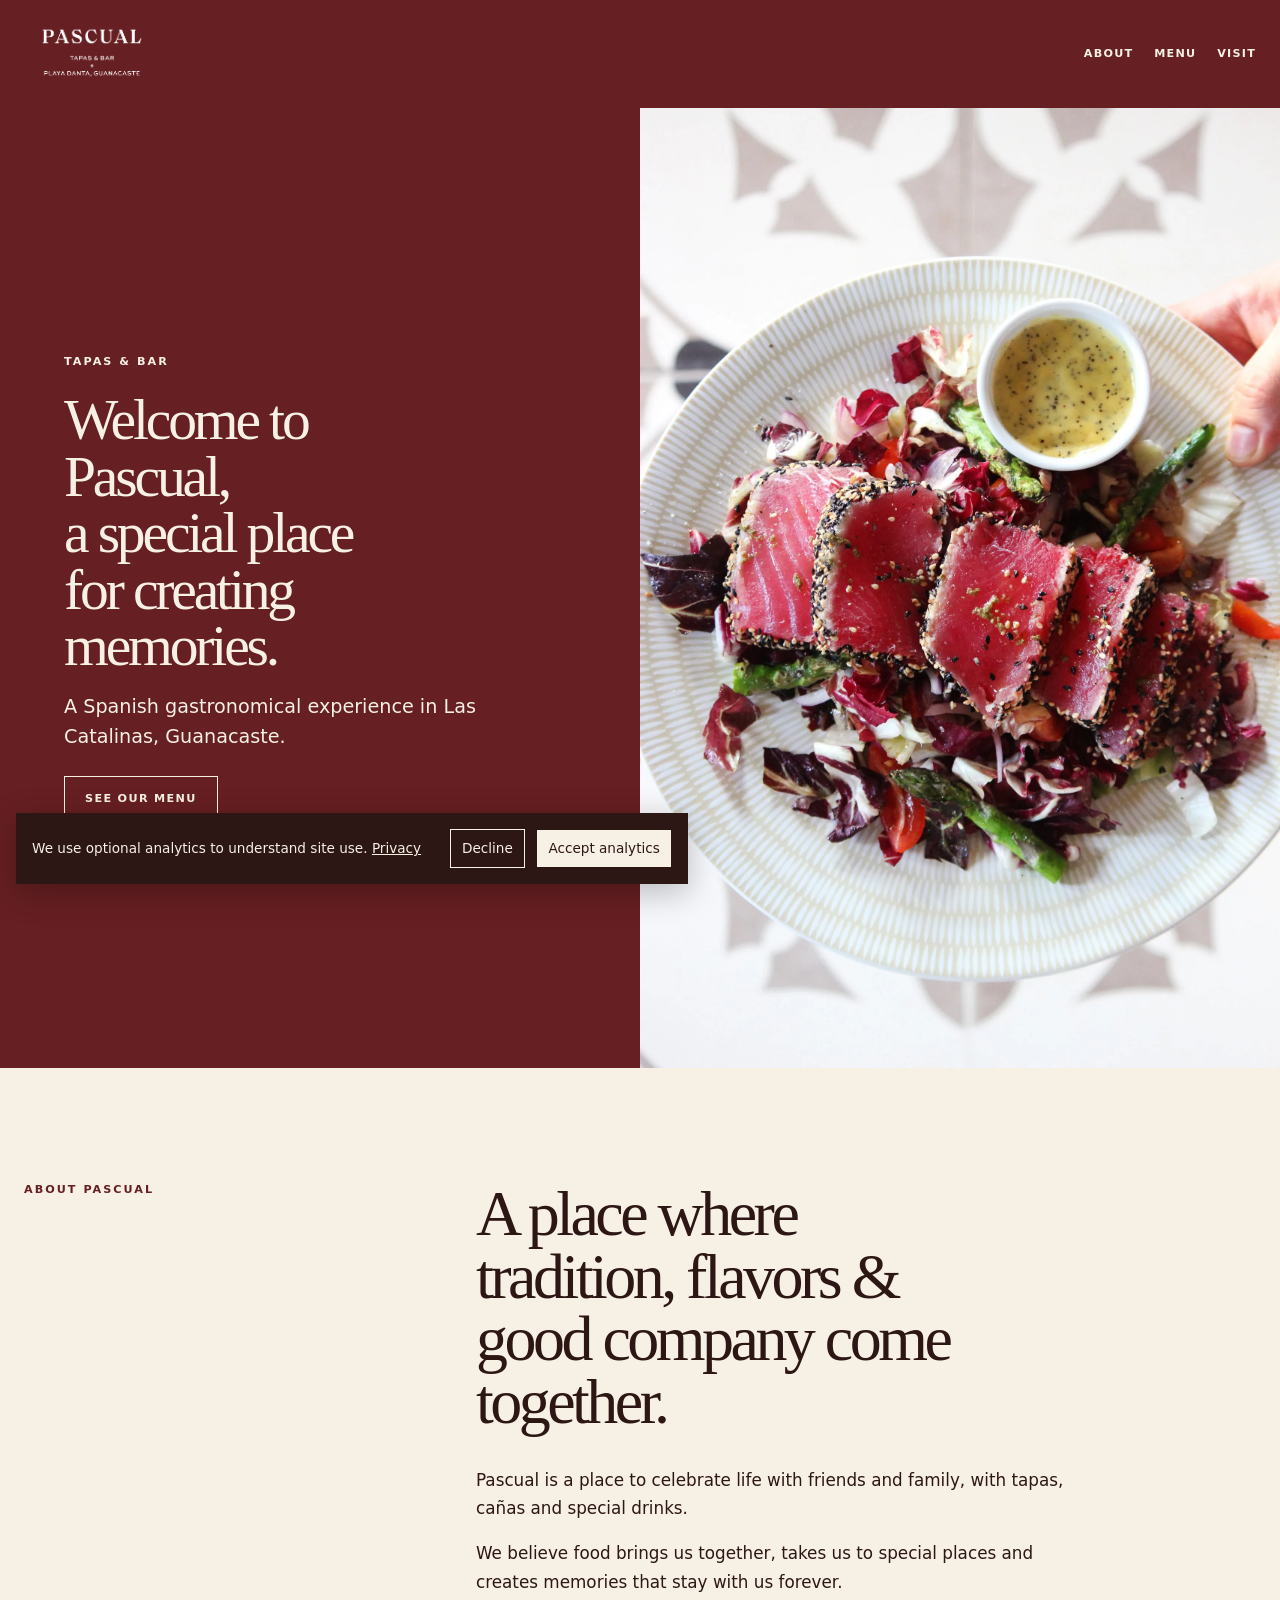
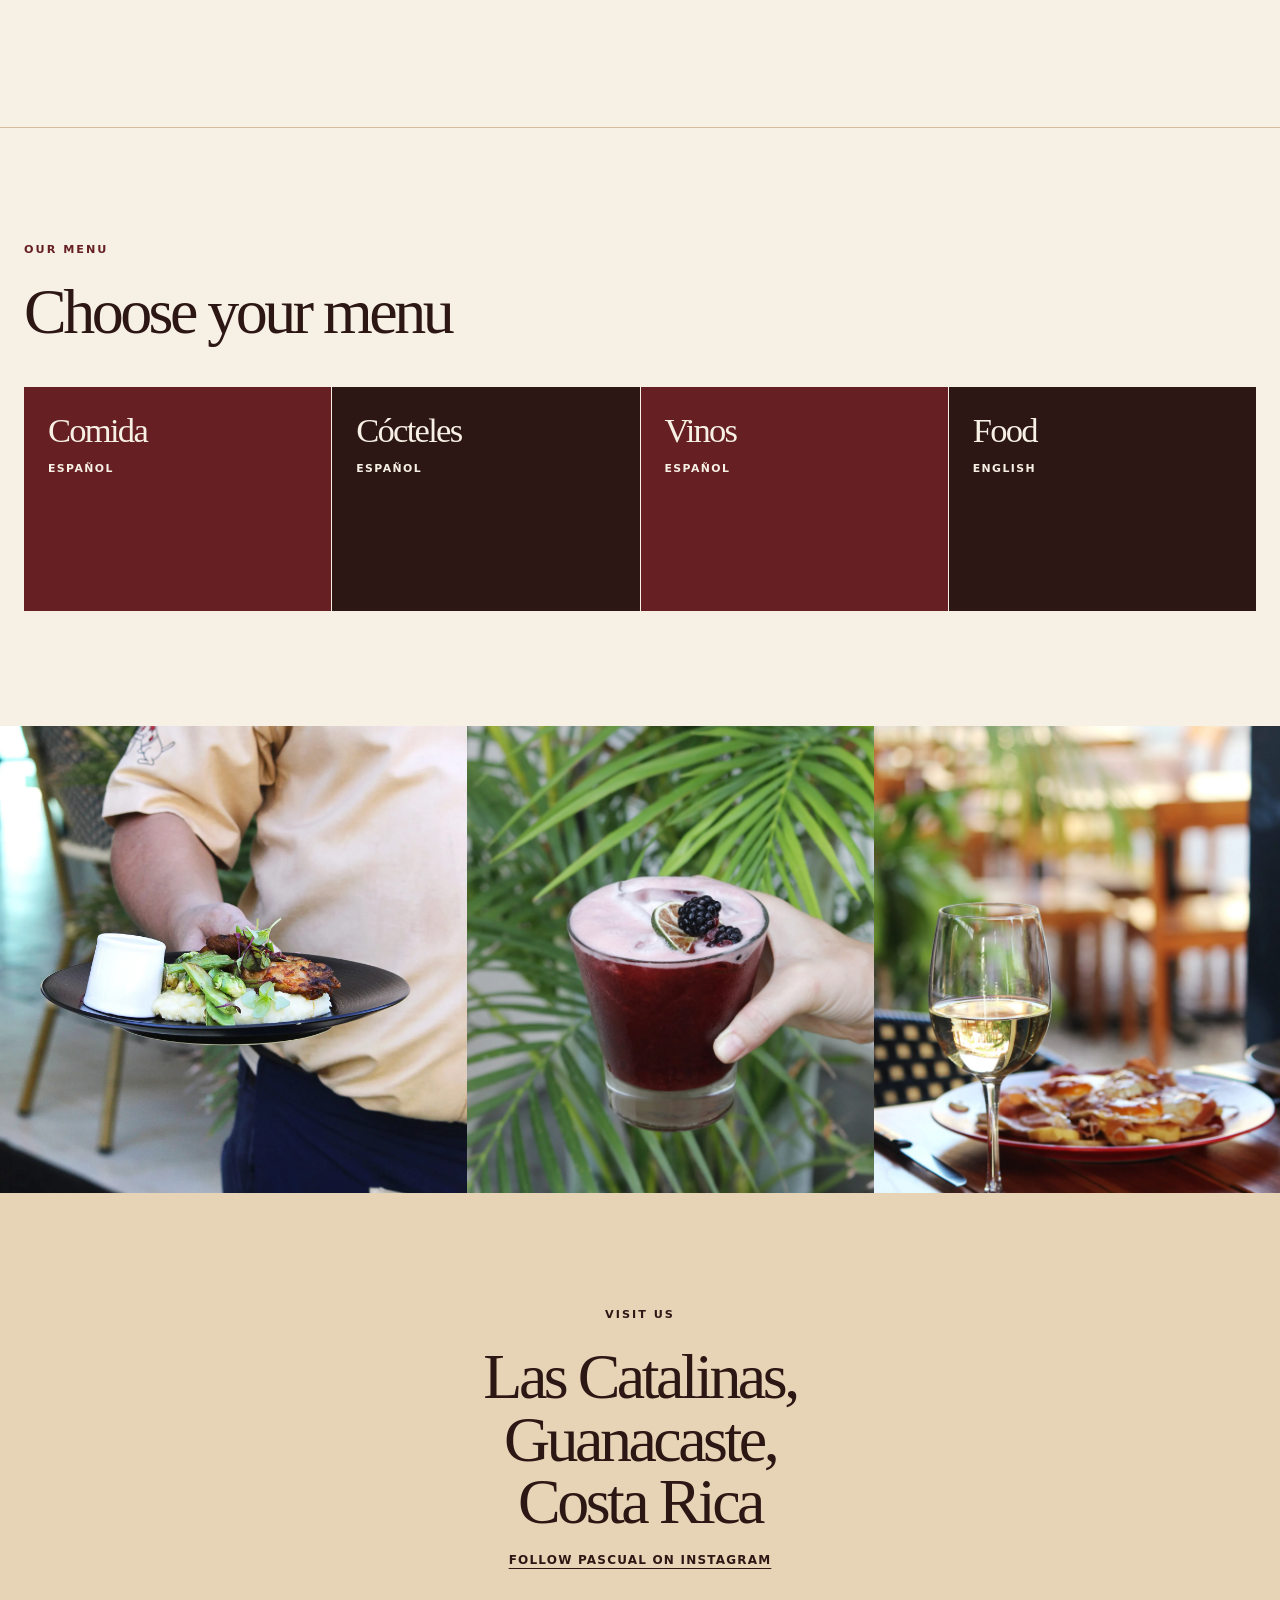
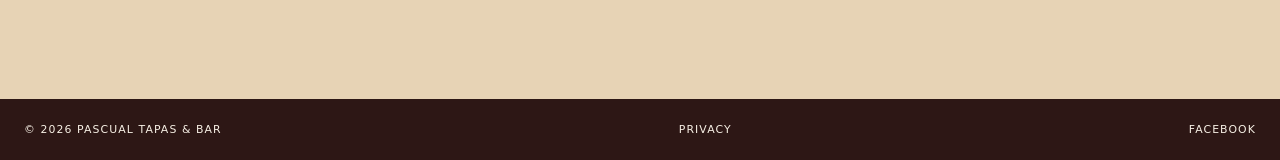
==== index.html @ 9f0724d3 "Add consent-based analytics and social metadata" ====
<!doctype html>
<html lang="en">
  <head>
    <meta charset="utf-8" />
    <meta name="ga-measurement-id" content="G-DFFGR6RVNK" />
    <script src="/assets/js/analytics.js" defer></script>
    <meta name="viewport" content="width=device-width, initial-scale=1" />
    <meta name="description" content="Pascual is a Spanish gastronomical experience in Las Catalinas, Guanacaste, Costa Rica." />
    <meta name="theme-color" content="#351617" />
    <meta name="google-site-verification" content="wUejBNmVC93NRv8n0hl0p5s-B4JNagLpRBzh_E0WPhM" />
    <link rel="canonical" href="https://www.pascualcr.com/" />
    <meta property="og:title" content="Pascual Tapas & Bar" />
    <meta property="og:description" content="A Spanish gastronomical experience in Las Catalinas, Guanacaste." />
    <meta property="og:type" content="website" />
    <meta property="og:url" content="https://www.pascualcr.com/" />
    <meta property="og:image" content="https://www.pascualcr.com/assets/images/food.webp" />
    <meta name="twitter:card" content="summary_large_image" />
    <title>Pascual Tapas & Bar | Las Catalinas, Guanacaste</title>
    <link rel="stylesheet" href="assets/css/site.css" />
  </head>
  <body>
    <header class="site-header">
      <a class="brand" href="/" aria-label="Pascual home"><img src="assets/images/pascual-logo.webp" width="640" height="346" alt="Pascual Tapas & Bar" /></a>
      <nav aria-label="Main navigation"><a href="#about">About</a><a href="#menu">Menu</a><a href="#visit">Visit</a></nav>
    </header>
    <main>
      <section class="hero" aria-labelledby="welcome">
        <div class="hero__copy"><p class="eyebrow">Tapas &amp; Bar</p><h1 id="welcome">Welcome to Pascual,<br />a special place for creating memories.</h1><p class="hero__lede">A Spanish gastronomical experience in Las Catalinas, Guanacaste.</p><a class="button" href="#menu">See our menu</a></div>
        <img class="hero__image" src="assets/images/food.webp" width="2560" height="1707" alt="A dish at Pascual" fetchpriority="high" />
      </section>
      <section class="about wrap" id="about" aria-labelledby="about-title"><p class="eyebrow">About Pascual</p><div><h2 id="about-title">A place where tradition, flavors &amp; good company come together.</h2><div class="about__copy"><p>Pascual is a place to celebrate life with friends and family, with tapas, cañas and special drinks.</p><p>We believe food brings us together, takes us to special places and creates memories that stay with us forever.</p></div></div></section>
      <section class="menu wrap" id="menu" aria-labelledby="menu-title"><div class="section-heading"><p class="eyebrow">Our menu</p><h2 id="menu-title">Choose your menu</h2></div><div class="menu-grid"><a class="menu-card" href="/menu-espanol-comida/"><span>Comida</span><small>Español</small></a><a class="menu-card" href="/menu-espanol-cocteles/"><span>Cócteles</span><small>Español</small></a><a class="menu-card" href="/menu-espanol-vinos/"><span>Vinos</span><small>Español</small></a><a class="menu-card" href="/menu-english-food/"><span>Food</span><small>English</small></a></div></section>
      <section class="gallery" aria-label="Pascual gallery"><img src="assets/images/gallery-1.webp" width="2560" height="1707" alt="Pascual dining" loading="lazy" /><img src="assets/images/gallery-2.webp" width="2560" height="1707" alt="Pascual food" loading="lazy" /><img src="assets/images/gallery-3.webp" width="2560" height="1707" alt="Pascual atmosphere" loading="lazy" /></section>
      <section class="visit" id="visit"><div class="wrap"><p class="eyebrow">Visit us</p><h2>Las Catalinas, Guanacaste,<br />Costa Rica</h2><p><a href="https://www.instagram.com/pascual_tapas_bar/?hl=en" rel="noopener" target="_blank">Follow Pascual on Instagram</a></p></div></section>
    </main>
    <footer class="site-footer"><span>© 2026 Pascual Tapas &amp; Bar</span><a href="/privacy/">Privacy</a><a href="https://www.facebook.com/pascualtapasbar/" rel="noopener" target="_blank">Facebook</a></footer>
  </body>
</html>
---- assets/css/site.css ----
:root { --ink: #2d1715; --wine: #661f22; --cream: #f7f0e5; --sand: #e7d3b5; --line: #d5bd9c; color: var(--ink); font-family: Georgia, "Times New Roman", serif; background: var(--cream); }
* { box-sizing: border-box; }
html { scroll-behavior: smooth; }
body { margin: 0; }
a { color: inherit; }
.site-header { align-items: center; background: var(--wine); color: var(--cream); display: flex; justify-content: space-between; min-height: 6.75rem; padding: .85rem max(1.5rem, calc((100% - 79rem) / 2)); }
.brand { display: block; width: 8.5rem; }
.brand img { display: block; height: auto; width: 100%; }
nav { display: flex; font: 600 .7rem/1.2 system-ui, sans-serif; gap: 1.3rem; letter-spacing: .11em; text-transform: uppercase; }
nav a, .site-footer a { text-decoration: none; }
nav a:hover, nav a:focus-visible, .site-footer a:hover, .site-footer a:focus-visible { text-decoration: underline; text-underline-offset: .25em; }
.hero { background: var(--wine); color: var(--cream); display: grid; grid-template-columns: minmax(0, 1fr) minmax(20rem, 1fr); min-height: min(44rem, calc(100svh - 6.75rem)); }
.hero__copy { align-self: center; padding: clamp(3rem, 5vw, 5rem); }
.eyebrow { color: currentColor; font: 700 .7rem/1.2 system-ui, sans-serif; letter-spacing: .18em; margin: 0 0 1.5rem; text-transform: uppercase; }
h1, h2 { font-weight: 400; letter-spacing: -.055em; line-height: .98; }
h1 { font-size: clamp(3rem, 4.5vw, 5rem); margin: 0; max-width: 12ch; }
h2 { font-size: clamp(2.5rem, 5vw, 5.25rem); margin: 0; max-width: 15ch; }
.hero__lede { font: 400 clamp(1rem, 1.5vw, 1.2rem)/1.55 system-ui, sans-serif; margin: 1.1rem 0 1.5rem; max-width: 34rem; }
.button { border: 1px solid currentColor; display: inline-block; font: 700 .7rem/1 system-ui, sans-serif; letter-spacing: .12em; padding: 1rem 1.25rem; text-decoration: none; text-transform: uppercase; }
.button:hover, .button:focus-visible { background: var(--cream); color: var(--wine); }
.hero__image { height: 100%; min-height: 27rem; object-fit: cover; width: 100%; }
.wrap { margin: auto; max-width: 82rem; padding: clamp(4rem, 9vw, 8rem) 1.5rem; }
.about { display: grid; gap: 2rem; grid-template-columns: minmax(12rem, .7fr) minmax(20rem, 1.3fr); }
.about .eyebrow, .section-heading .eyebrow, .menu-page .eyebrow { color: var(--wine); }
.about__copy { font: 400 1.05rem/1.7 system-ui, sans-serif; margin-top: 2rem; max-width: 37rem; }
.about__copy p { margin: 0 0 1rem; }
.menu { border-top: 1px solid var(--line); }
.section-heading { margin-bottom: 2.7rem; }
.menu-grid { display: grid; gap: 1px; grid-template-columns: repeat(4, 1fr); }
.menu-card { background: var(--wine); color: var(--cream); min-height: 14rem; padding: 1.5rem; text-decoration: none; transition: background .18s ease; }
.menu-card:nth-child(even) { background: var(--ink); }
.menu-card:hover, .menu-card:focus-visible { background: #9b3e36; }
.menu-card span { display: block; font-size: clamp(1.9rem, 2.7vw, 3rem); letter-spacing: -.05em; margin-bottom: .5rem; }
.menu-card small { font: 600 .68rem/1.2 system-ui, sans-serif; letter-spacing: .13em; text-transform: uppercase; }
.gallery { display: grid; grid-template-columns: 1.15fr 1fr 1fr; }
.gallery img { aspect-ratio: 1 / 1; height: 100%; object-fit: cover; width: 100%; }
.visit { background: var(--sand); color: var(--ink); text-align: center; }
.visit h2 { margin-left: auto; margin-right: auto; }
.visit a { font: 600 .75rem/1.2 system-ui, sans-serif; letter-spacing: .1em; text-decoration-thickness: 1px; text-underline-offset: .35em; text-transform: uppercase; }
.site-footer { align-items: center; background: var(--ink); color: var(--cream); display: flex; font: .68rem/1.2 system-ui, sans-serif; justify-content: space-between; letter-spacing: .1em; padding: 1.5rem; text-transform: uppercase; }
.menu-page { min-height: calc(100svh - 10rem); padding-top: clamp(3rem, 7vw, 6rem); }
.menu-page__intro { font: 400 1rem/1.6 system-ui, sans-serif; margin: 1.5rem 0 2.5rem; }
.menu-pages { display: grid; gap: 1.5rem; grid-template-columns: repeat(auto-fit, minmax(min(100%, 22rem), 1fr)); margin-top: 3rem; max-width: 78rem; }
.menu-pages img { border: 1px solid var(--line); height: auto; width: 100%; }
.analytics-notice { align-items: center; background: var(--ink); bottom: 1rem; box-shadow: 0 .5rem 2rem rgba(0,0,0,.25); color: var(--cream); display: flex; flex-wrap: wrap; font: .85rem/1.4 system-ui, sans-serif; gap: .7rem; left: 1rem; max-width: 42rem; padding: 1rem; position: fixed; right: 1rem; z-index: 10; }.analytics-notice p { flex: 1 1 16rem; margin: 0; }.analytics-notice a { color: inherit; }.analytics-notice button { background: transparent; border: 1px solid currentColor; color: inherit; cursor: pointer; font: inherit; padding: .55rem .7rem; }.analytics-notice button[data-choice="accepted"] { background: var(--cream); color: var(--ink); }
@media (max-width: 700px) { .site-header { min-height: 5.5rem; } nav { gap: .75rem; } .brand { width: 6.7rem; } .hero { grid-template-columns: 1fr; } .hero__copy { padding-bottom: 4rem; padding-top: 4rem; } .hero__image { min-height: 22rem; } .about { grid-template-columns: 1fr; } .menu-grid { grid-template-columns: repeat(2, 1fr); } .menu-card { min-height: 10rem; } .gallery { grid-template-columns: repeat(3, 1fr); } .site-footer { gap: 1rem; } }
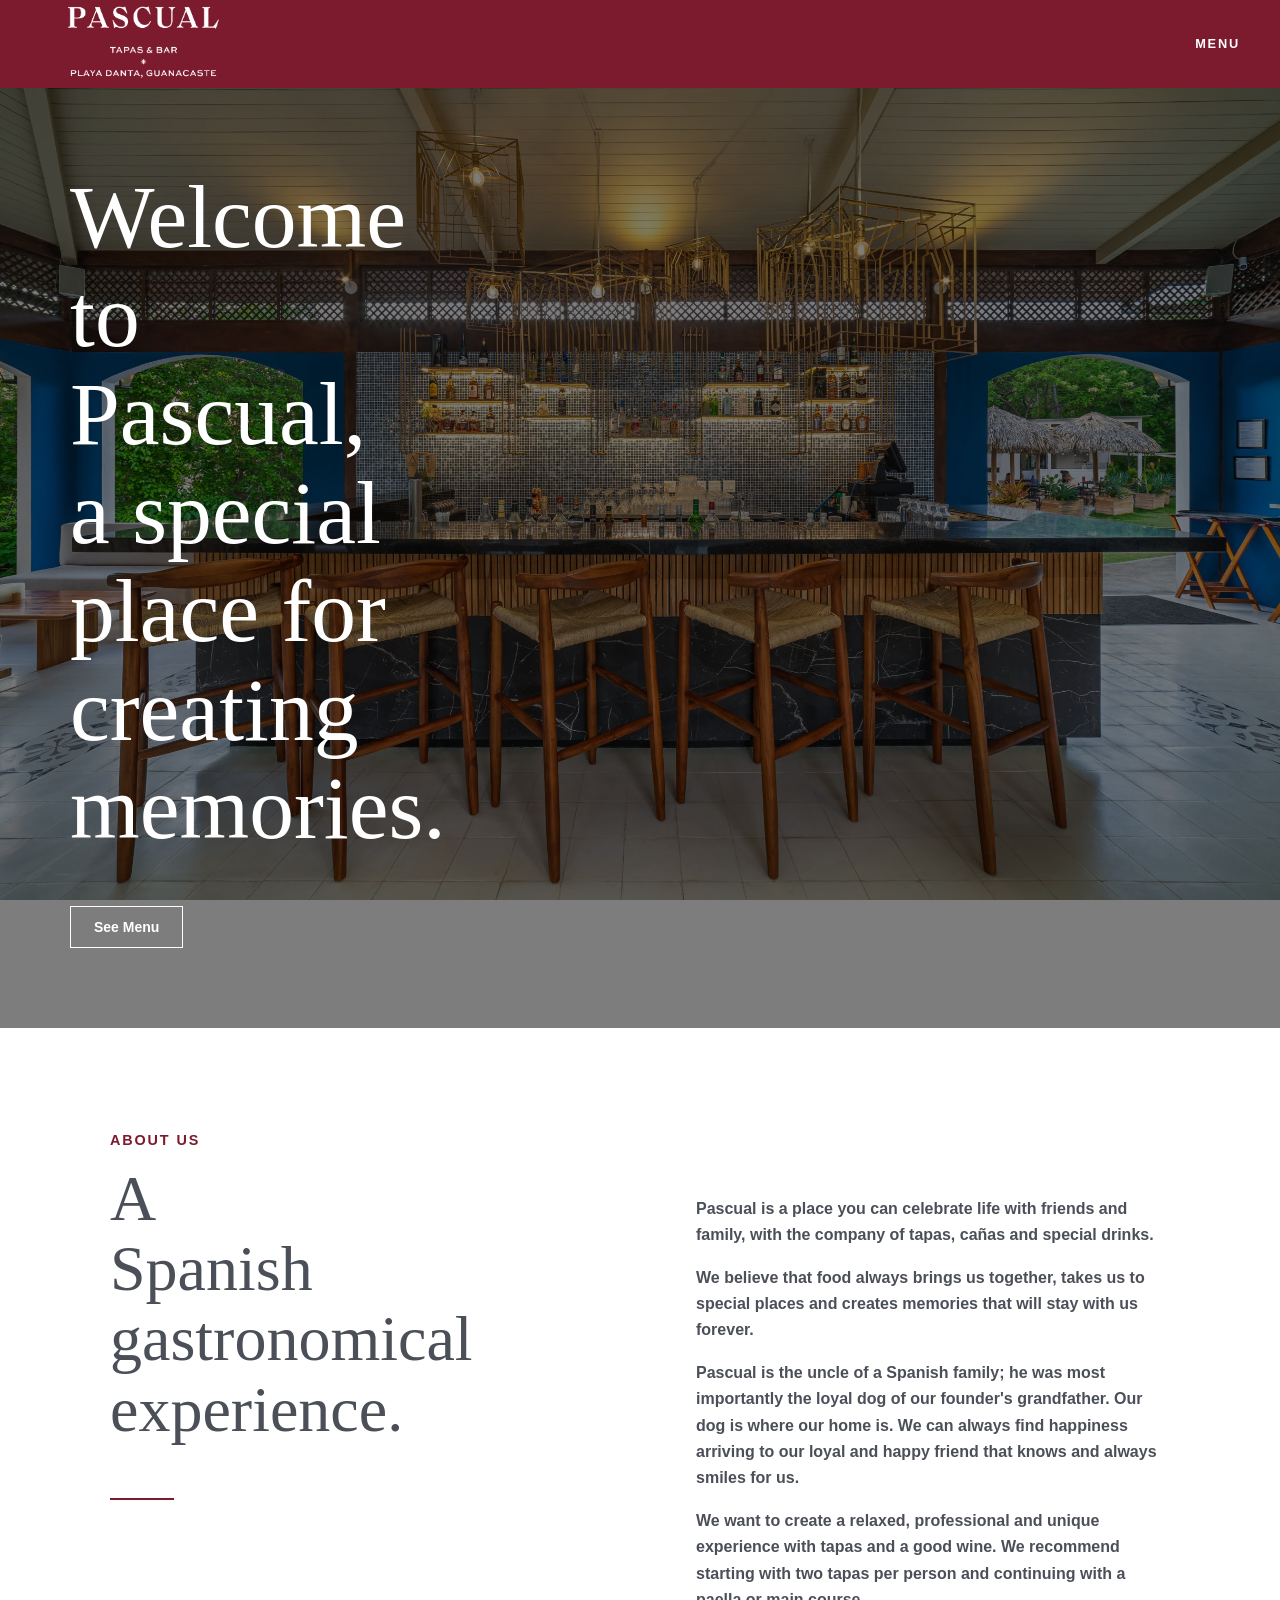
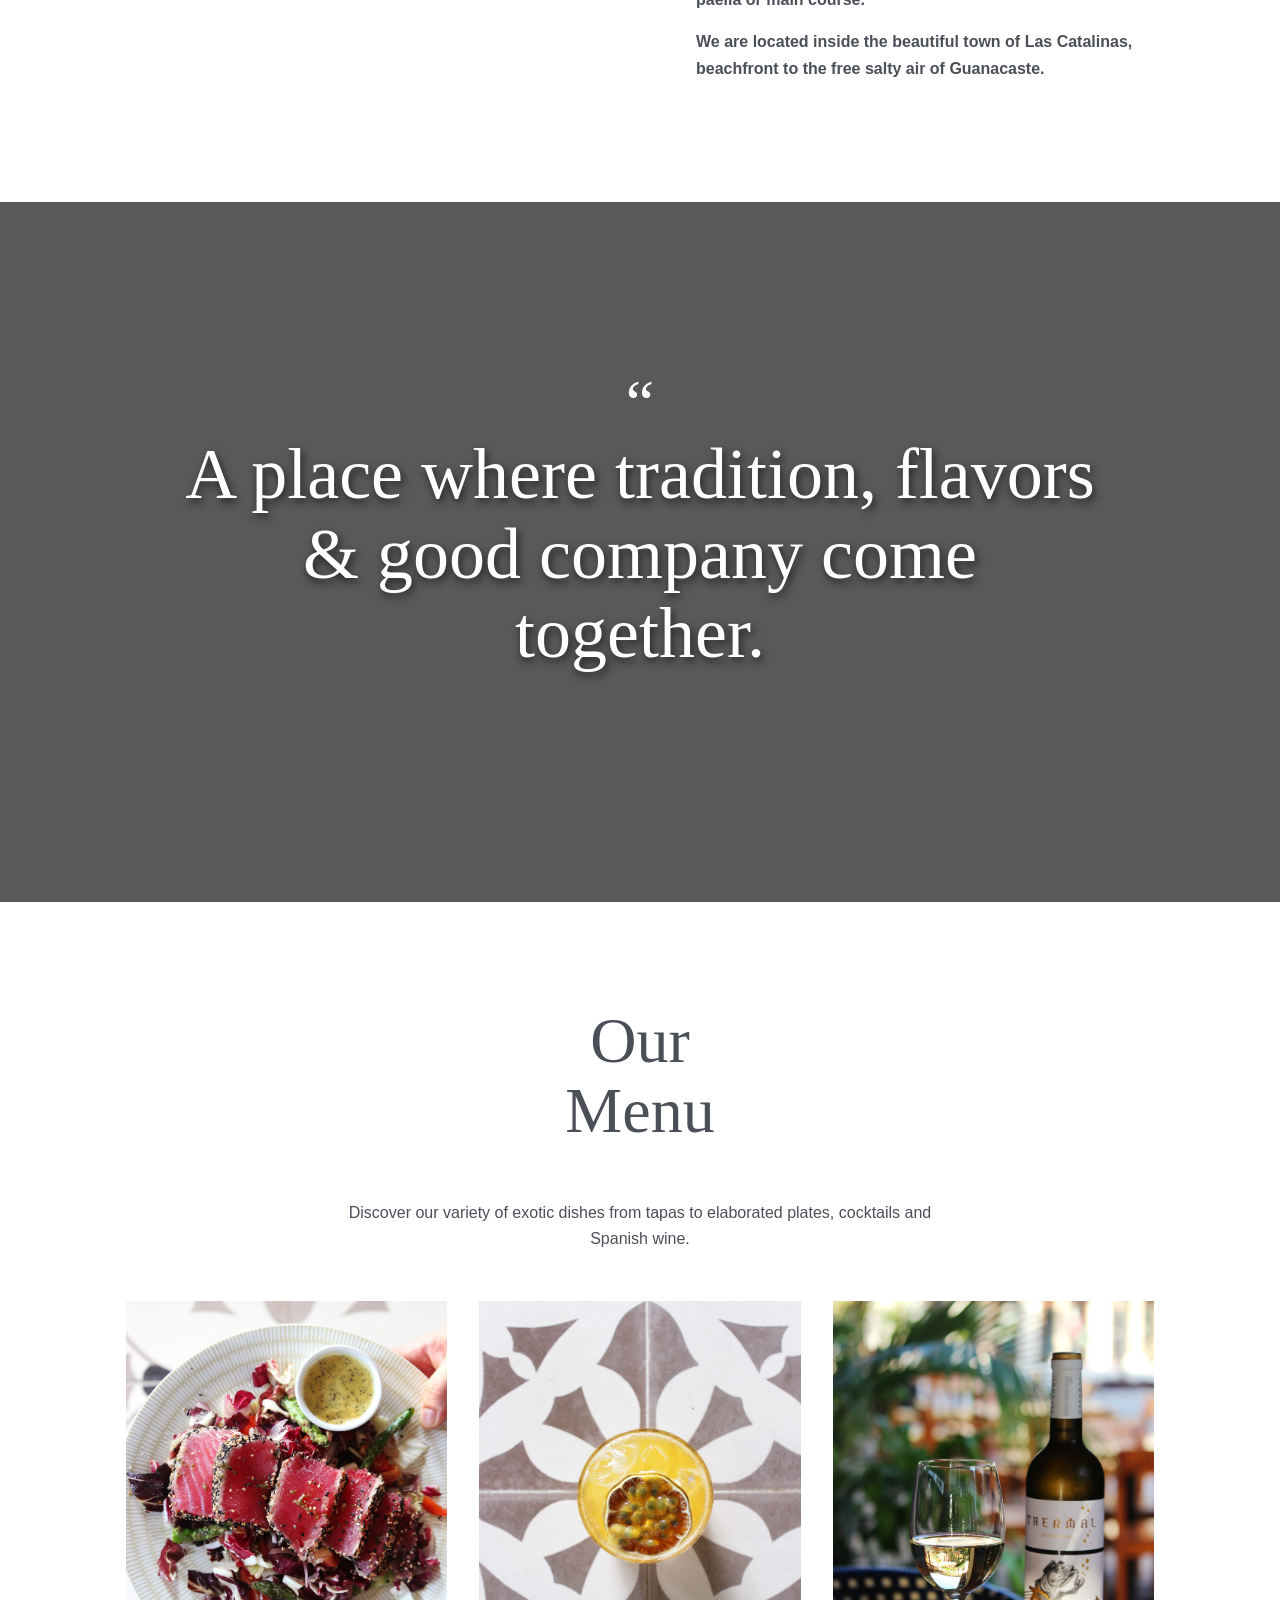
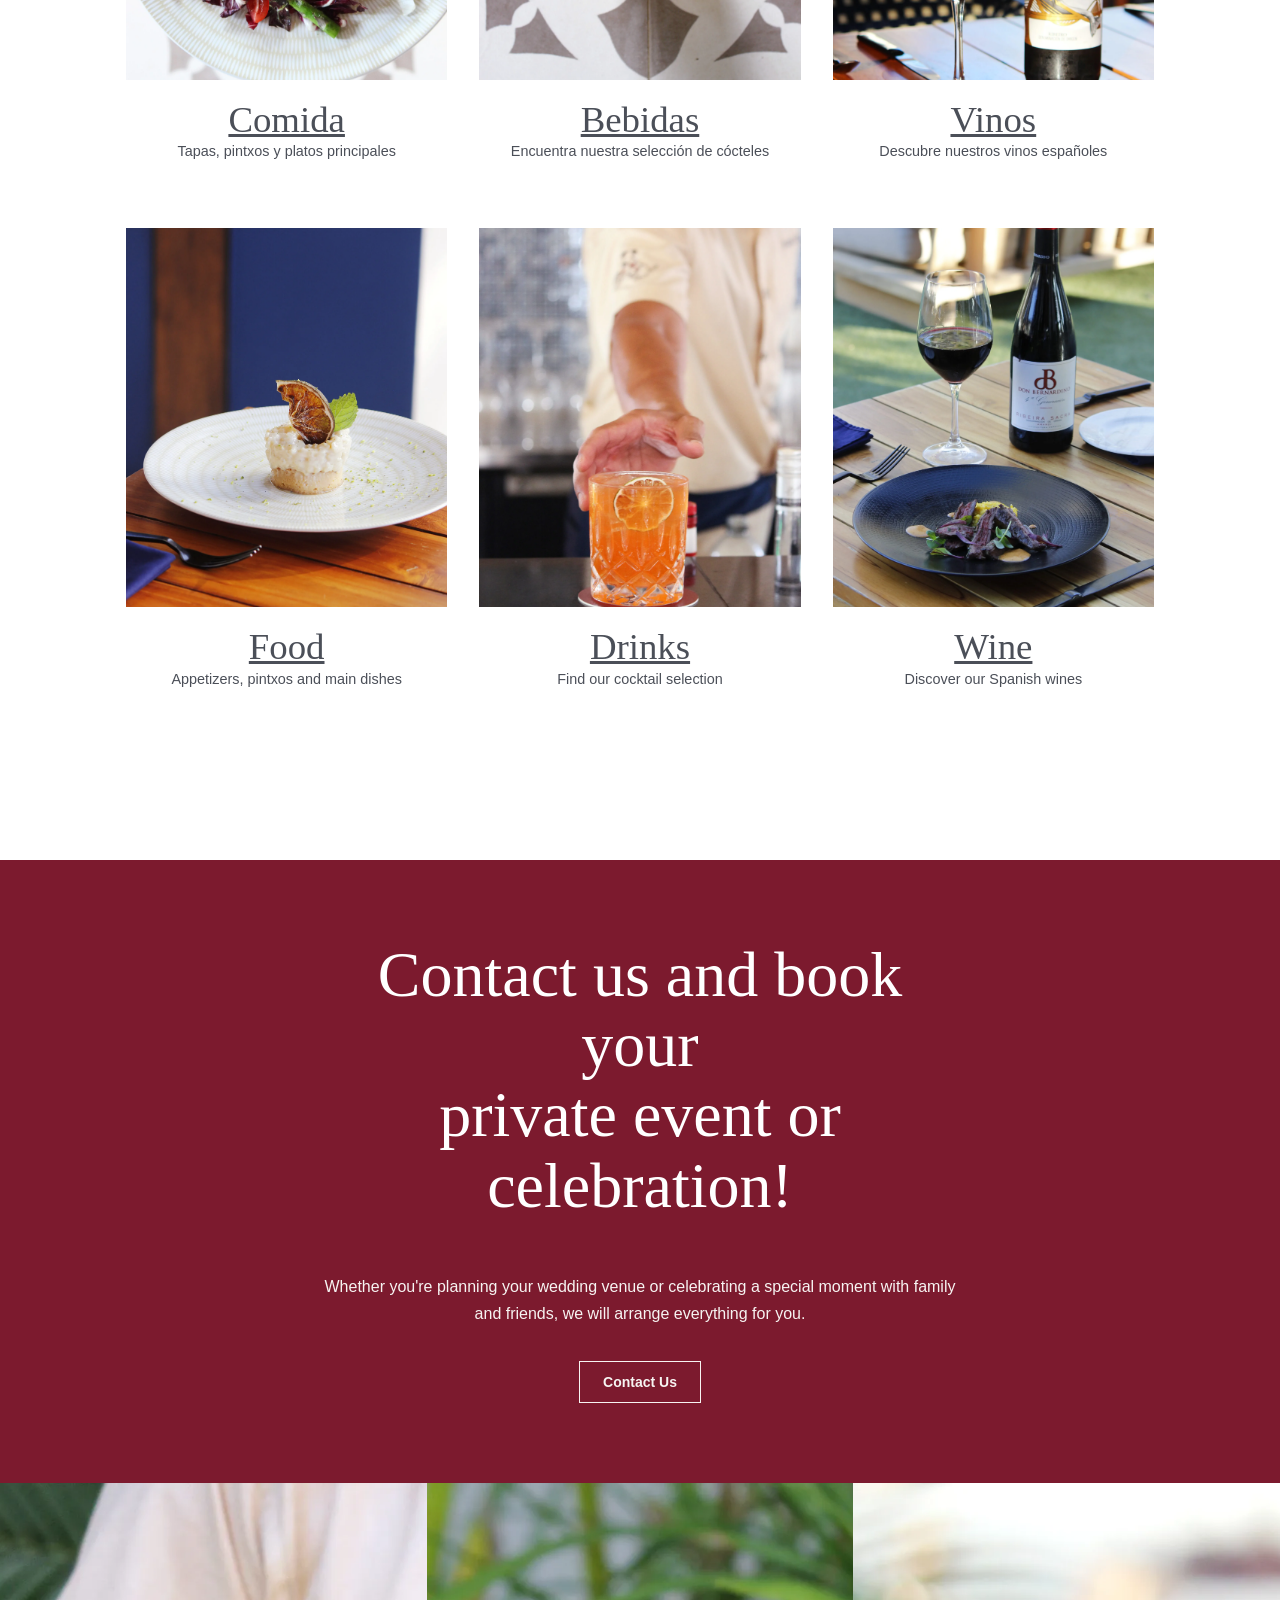
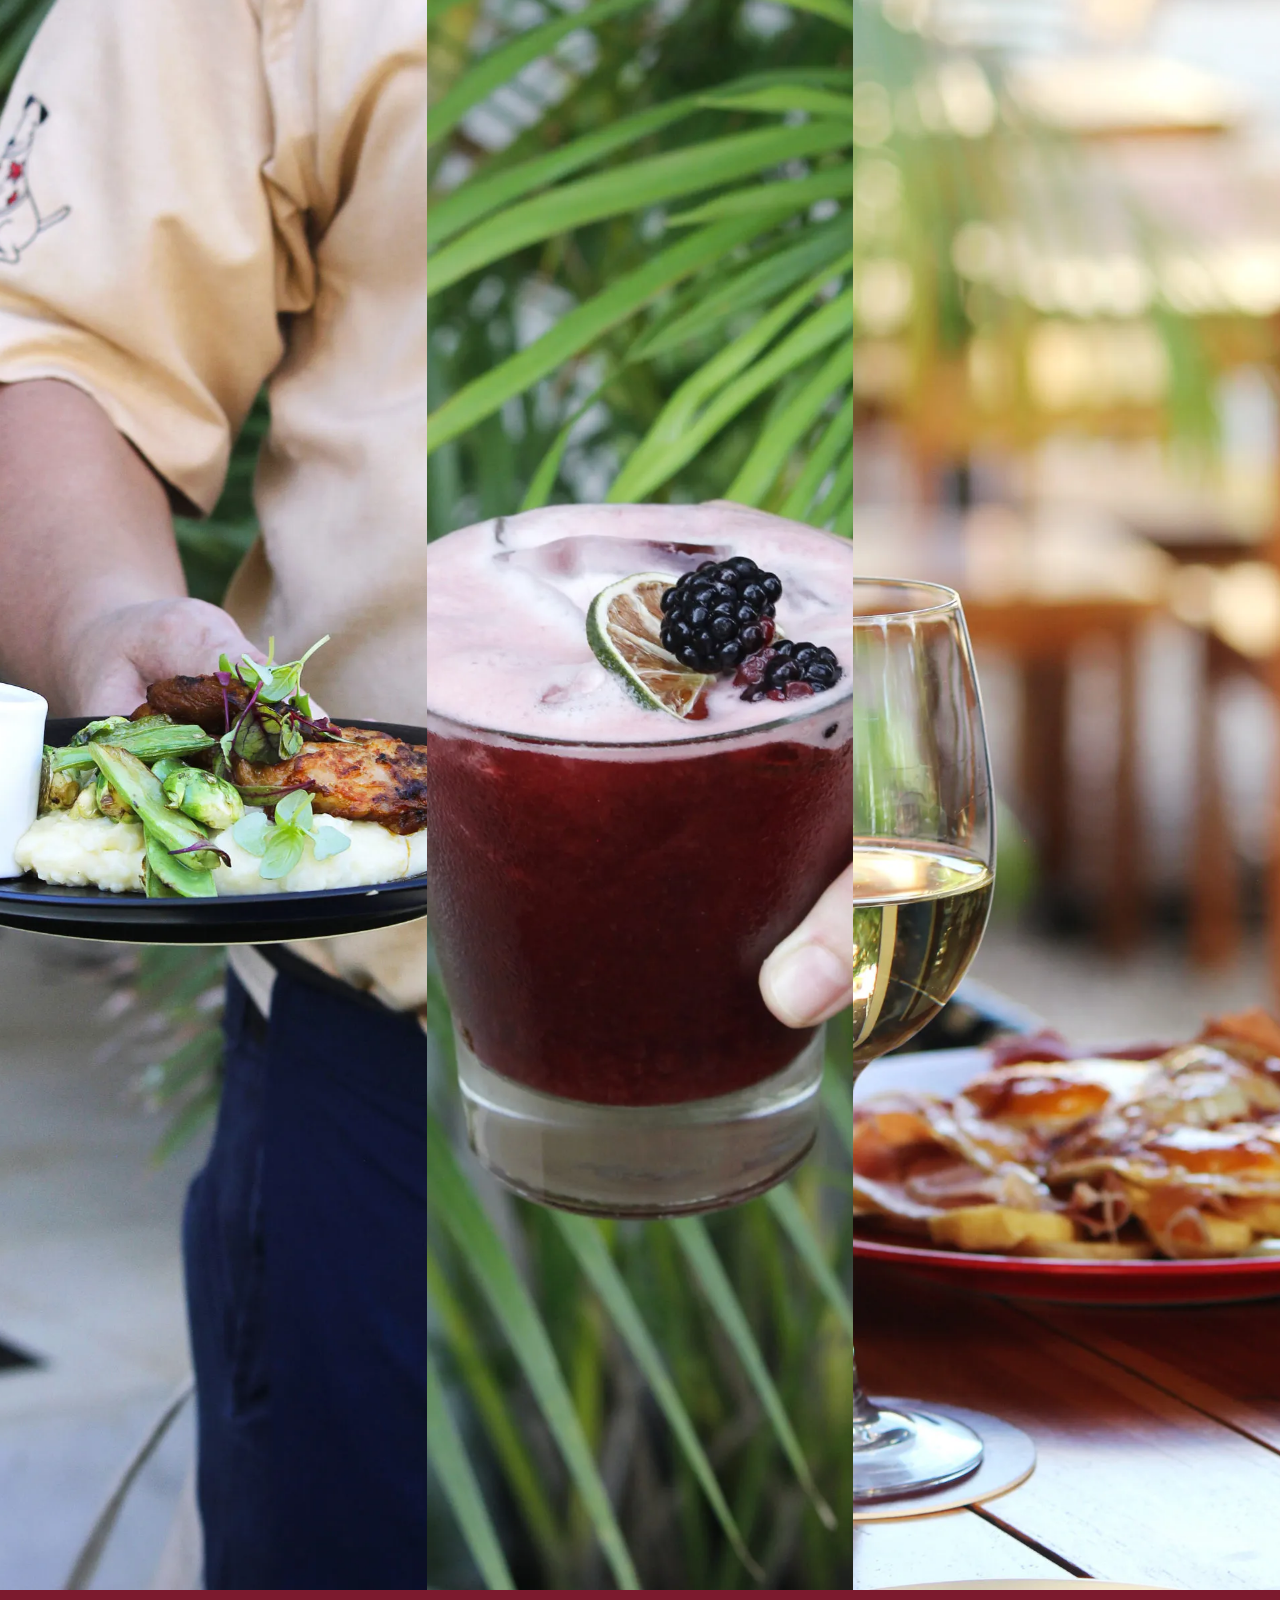
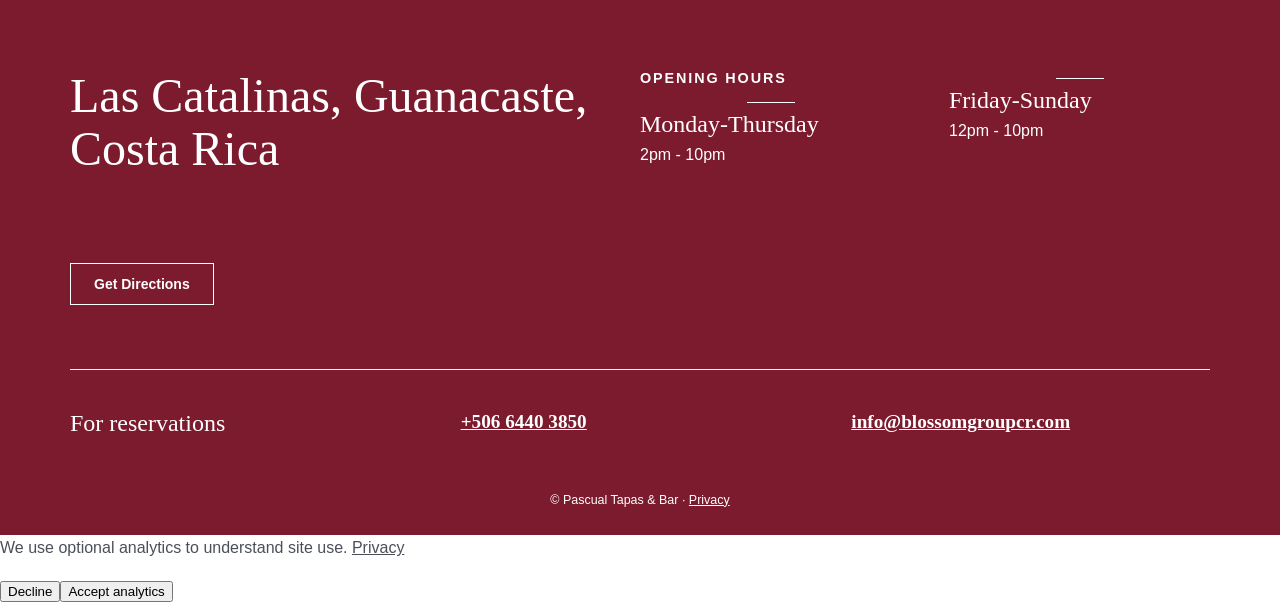
==== commit faf6bdf0: "Match static Pascual home to restored WordPress site" ====
--- a/index.html
+++ b/index.html
@@ -2,37 +2,35 @@
 <html lang="en">
   <head>
     <meta charset="utf-8" />
+    <meta name="viewport" content="width=device-width, initial-scale=1" />
     <meta name="ga-measurement-id" content="G-DFFGR6RVNK" />
-    <script src="/assets/js/analytics.js" defer></script>
-    <meta name="viewport" content="width=device-width, initial-scale=1" />
+    <meta name="google-site-verification" content="wUejBNmVC93NRv8n0hl0p5s-B4JNagLpRBzh_E0WPhM" />
     <meta name="description" content="Pascual is a Spanish gastronomical experience in Las Catalinas, Guanacaste, Costa Rica." />
-    <meta name="theme-color" content="#351617" />
-    <meta name="google-site-verification" content="wUejBNmVC93NRv8n0hl0p5s-B4JNagLpRBzh_E0WPhM" />
+    <meta name="theme-color" content="#7c1a2e" />
     <link rel="canonical" href="https://www.pascualcr.com/" />
     <meta property="og:title" content="Pascual Tapas & Bar" />
     <meta property="og:description" content="A Spanish gastronomical experience in Las Catalinas, Guanacaste." />
     <meta property="og:type" content="website" />
     <meta property="og:url" content="https://www.pascualcr.com/" />
-    <meta property="og:image" content="https://www.pascualcr.com/assets/images/food.webp" />
+    <meta property="og:image" content="https://www.pascualcr.com/assets/images/pascual-hero.webp" />
     <meta name="twitter:card" content="summary_large_image" />
+    <script type="application/ld+json">{"@context":"https://schema.org","@type":"Restaurant","@id":"https://www.pascualcr.com/#restaurant","name":"Pascual Tapas & Bar","url":"https://www.pascualcr.com/","image":"https://www.pascualcr.com/assets/images/pascual-hero.webp","description":"Spanish gastronomical experience in Las Catalinas, Guanacaste, Costa Rica.","servesCuisine":"Spanish","address":{"@type":"PostalAddress","addressLocality":"Las Catalinas","addressRegion":"Guanacaste","addressCountry":"CR"},"hasMenu":"https://www.pascualcr.com/menu-espanol-comida/","sameAs":["https://www.instagram.com/pascual_tapas_bar/","https://www.facebook.com/pascualtapasbar/"]}</script>
+    <link rel="stylesheet" href="/assets/css/site.css?v=20260920-wordpress-reference" />
+    <script src="/assets/js/analytics.js" defer></script>
     <title>Pascual Tapas & Bar | Las Catalinas, Guanacaste</title>
-    <link rel="stylesheet" href="assets/css/site.css" />
   </head>
   <body>
-    <header class="site-header">
-      <a class="brand" href="/" aria-label="Pascual home"><img src="assets/images/pascual-logo.webp" width="640" height="346" alt="Pascual Tapas & Bar" /></a>
-      <nav aria-label="Main navigation"><a href="#about">About</a><a href="#menu">Menu</a><a href="#visit">Visit</a></nav>
-    </header>
-    <main>
-      <section class="hero" aria-labelledby="welcome">
-        <div class="hero__copy"><p class="eyebrow">Tapas &amp; Bar</p><h1 id="welcome">Welcome to Pascual,<br />a special place for creating memories.</h1><p class="hero__lede">A Spanish gastronomical experience in Las Catalinas, Guanacaste.</p><a class="button" href="#menu">See our menu</a></div>
-        <img class="hero__image" src="assets/images/food.webp" width="2560" height="1707" alt="A dish at Pascual" fetchpriority="high" />
-      </section>
-      <section class="about wrap" id="about" aria-labelledby="about-title"><p class="eyebrow">About Pascual</p><div><h2 id="about-title">A place where tradition, flavors &amp; good company come together.</h2><div class="about__copy"><p>Pascual is a place to celebrate life with friends and family, with tapas, cañas and special drinks.</p><p>We believe food brings us together, takes us to special places and creates memories that stay with us forever.</p></div></div></section>
-      <section class="menu wrap" id="menu" aria-labelledby="menu-title"><div class="section-heading"><p class="eyebrow">Our menu</p><h2 id="menu-title">Choose your menu</h2></div><div class="menu-grid"><a class="menu-card" href="/menu-espanol-comida/"><span>Comida</span><small>Español</small></a><a class="menu-card" href="/menu-espanol-cocteles/"><span>Cócteles</span><small>Español</small></a><a class="menu-card" href="/menu-espanol-vinos/"><span>Vinos</span><small>Español</small></a><a class="menu-card" href="/menu-english-food/"><span>Food</span><small>English</small></a></div></section>
-      <section class="gallery" aria-label="Pascual gallery"><img src="assets/images/gallery-1.webp" width="2560" height="1707" alt="Pascual dining" loading="lazy" /><img src="assets/images/gallery-2.webp" width="2560" height="1707" alt="Pascual food" loading="lazy" /><img src="assets/images/gallery-3.webp" width="2560" height="1707" alt="Pascual atmosphere" loading="lazy" /></section>
-      <section class="visit" id="visit"><div class="wrap"><p class="eyebrow">Visit us</p><h2>Las Catalinas, Guanacaste,<br />Costa Rica</h2><p><a href="https://www.instagram.com/pascual_tapas_bar/?hl=en" rel="noopener" target="_blank">Follow Pascual on Instagram</a></p></div></section>
+    <a class="skip-link" href="#main">Skip to content</a>
+    <header class="site-header"><a class="brand" href="/" aria-label="Pascual home"><img src="/assets/images/pascual-logo.webp" width="2401" height="1298" alt="Pascual Tapas & Bar" /></a><a class="menu-link" href="#menu">Menu</a></header>
+    <main id="main">
+      <section class="hero" aria-labelledby="welcome"><div><h1 id="welcome">Welcome to Pascual,<br />a special place for creating memories.</h1><a class="button" href="/menu-english-food/">See Menu</a></div></section>
+      <section class="about wrap" id="about" aria-labelledby="about-title"><div><p class="eyebrow">About Us</p><h2 id="about-title">A Spanish gastronomical experience.</h2><hr /></div><div class="about-copy"><p>Pascual is a place you can celebrate life with friends and family, with the company of tapas, cañas and special drinks.</p><p>We believe that food always brings us together, takes us to special places and creates memories that will stay with us forever.</p><p>Pascual is the uncle of a Spanish family; he was most importantly the loyal dog of our founder's grandfather. Our dog is where our home is. We can always find happiness arriving to our loyal and happy friend that knows and always smiles for us.</p><p>We want to create a relaxed, professional and unique experience with tapas and a good wine. We recommend starting with two tapas per person and continuing with a paella or main course.</p><p>We are located inside the beautiful town of Las Catalinas, beachfront to the free salty air of Guanacaste.</p></div></section>
+      <section class="quote"><div><span aria-hidden="true">“</span><h2>A place where tradition, flavors &amp; good company come together.</h2></div></section>
+      <section class="menus wrap" id="menu" aria-labelledby="menu-title"><h2 id="menu-title">Our Menu</h2><p>Discover our variety of exotic dishes from tapas to elaborated plates, cocktails and Spanish wine.</p><div class="menu-grid"><a href="/menu-espanol-comida/"><img src="/assets/images/menu-card-food-es.webp" alt="Food at Pascual" loading="lazy" /><h3>Comida</h3><p>Tapas, pintxos y platos principales</p></a><a href="/menu-espanol-cocteles/"><img src="/assets/images/menu-card-drinks-es.webp" alt="Cocktail at Pascual" loading="lazy" /><h3>Bebidas</h3><p>Encuentra nuestra selección de cócteles</p></a><a href="/menu-espanol-vinos/"><img src="/assets/images/menu-card-wine-es.webp" alt="Wine at Pascual" loading="lazy" /><h3>Vinos</h3><p>Descubre nuestros vinos españoles</p></a><a href="/menu-english-food/"><img src="/assets/images/menu-card-food-en.webp" alt="Food at Pascual" loading="lazy" /><h3>Food</h3><p>Appetizers, pintxos and main dishes</p></a><a href="/menu-espanol-cocteles/"><img src="/assets/images/menu-card-drinks-en.webp" alt="Drinks at Pascual" loading="lazy" /><h3>Drinks</h3><p>Find our cocktail selection</p></a><a href="/menu-espanol-vinos/"><img src="/assets/images/menu-card-wine-en.webp" alt="Wine at Pascual" loading="lazy" /><h3>Wine</h3><p>Discover our Spanish wines</p></a></div></section>
+      <section class="events"><h2>Contact us and book your<br />private event or celebration!</h2><p>Whether you're planning your wedding venue or celebrating a special moment with family and friends, we will arrange everything for you.</p><a class="button" href="#contact">Contact Us</a></section>
+      <section class="gallery" aria-label="Pascual gallery"><img src="/assets/images/gallery-1.webp" width="2560" height="1707" alt="Pascual dining" loading="lazy" /><img src="/assets/images/gallery-2.webp" width="2560" height="1707" alt="Pascual food" loading="lazy" /><img src="/assets/images/gallery-3.webp" width="2560" height="1707" alt="Pascual atmosphere" loading="lazy" /></section>
     </main>
-    <footer class="site-footer"><span>© 2026 Pascual Tapas &amp; Bar</span><a href="/privacy/">Privacy</a><a href="https://www.facebook.com/pascualtapasbar/" rel="noopener" target="_blank">Facebook</a></footer>
+    <footer id="contact" class="site-footer"><div class="footer-top"><section><h2>Las Catalinas, Guanacaste, Costa Rica</h2><a class="button" href="https://www.google.com/maps/search/?api=1&amp;query=Pascual%2C+Las+Catalinas%2C+Guanacaste" rel="noopener">Get Directions</a></section><section><p class="eyebrow">Opening Hours</p><hr /><h3>Monday-Thursday</h3><p>2pm - 10pm</p></section><section><hr /><h3>Friday-Sunday</h3><p>12pm - 10pm</p></section></div><div class="footer-bottom"><h3>For reservations</h3><a href="tel:+50664403850">+506 6440 3850</a><a href="mailto:info@blossomgroupcr.com">info@blossomgroupcr.com</a></div><p class="fine-print">© <span data-current-year></span> Pascual Tapas &amp; Bar · <a href="/privacy/">Privacy</a></p></footer>
+    <script src="/assets/js/site.js" defer></script>
   </body>
 </html>
--- a/assets/css/site.css
+++ b/assets/css/site.css
@@ -1,46 +1 @@
-:root { --ink: #2d1715; --wine: #661f22; --cream: #f7f0e5; --sand: #e7d3b5; --line: #d5bd9c; color: var(--ink); font-family: Georgia, "Times New Roman", serif; background: var(--cream); }
-* { box-sizing: border-box; }
-html { scroll-behavior: smooth; }
-body { margin: 0; }
-a { color: inherit; }
-.site-header { align-items: center; background: var(--wine); color: var(--cream); display: flex; justify-content: space-between; min-height: 6.75rem; padding: .85rem max(1.5rem, calc((100% - 79rem) / 2)); }
-.brand { display: block; width: 8.5rem; }
-.brand img { display: block; height: auto; width: 100%; }
-nav { display: flex; font: 600 .7rem/1.2 system-ui, sans-serif; gap: 1.3rem; letter-spacing: .11em; text-transform: uppercase; }
-nav a, .site-footer a { text-decoration: none; }
-nav a:hover, nav a:focus-visible, .site-footer a:hover, .site-footer a:focus-visible { text-decoration: underline; text-underline-offset: .25em; }
-.hero { background: var(--wine); color: var(--cream); display: grid; grid-template-columns: minmax(0, 1fr) minmax(20rem, 1fr); min-height: min(44rem, calc(100svh - 6.75rem)); }
-.hero__copy { align-self: center; padding: clamp(3rem, 5vw, 5rem); }
-.eyebrow { color: currentColor; font: 700 .7rem/1.2 system-ui, sans-serif; letter-spacing: .18em; margin: 0 0 1.5rem; text-transform: uppercase; }
-h1, h2 { font-weight: 400; letter-spacing: -.055em; line-height: .98; }
-h1 { font-size: clamp(3rem, 4.5vw, 5rem); margin: 0; max-width: 12ch; }
-h2 { font-size: clamp(2.5rem, 5vw, 5.25rem); margin: 0; max-width: 15ch; }
-.hero__lede { font: 400 clamp(1rem, 1.5vw, 1.2rem)/1.55 system-ui, sans-serif; margin: 1.1rem 0 1.5rem; max-width: 34rem; }
-.button { border: 1px solid currentColor; display: inline-block; font: 700 .7rem/1 system-ui, sans-serif; letter-spacing: .12em; padding: 1rem 1.25rem; text-decoration: none; text-transform: uppercase; }
-.button:hover, .button:focus-visible { background: var(--cream); color: var(--wine); }
-.hero__image { height: 100%; min-height: 27rem; object-fit: cover; width: 100%; }
-.wrap { margin: auto; max-width: 82rem; padding: clamp(4rem, 9vw, 8rem) 1.5rem; }
-.about { display: grid; gap: 2rem; grid-template-columns: minmax(12rem, .7fr) minmax(20rem, 1.3fr); }
-.about .eyebrow, .section-heading .eyebrow, .menu-page .eyebrow { color: var(--wine); }
-.about__copy { font: 400 1.05rem/1.7 system-ui, sans-serif; margin-top: 2rem; max-width: 37rem; }
-.about__copy p { margin: 0 0 1rem; }
-.menu { border-top: 1px solid var(--line); }
-.section-heading { margin-bottom: 2.7rem; }
-.menu-grid { display: grid; gap: 1px; grid-template-columns: repeat(4, 1fr); }
-.menu-card { background: var(--wine); color: var(--cream); min-height: 14rem; padding: 1.5rem; text-decoration: none; transition: background .18s ease; }
-.menu-card:nth-child(even) { background: var(--ink); }
-.menu-card:hover, .menu-card:focus-visible { background: #9b3e36; }
-.menu-card span { display: block; font-size: clamp(1.9rem, 2.7vw, 3rem); letter-spacing: -.05em; margin-bottom: .5rem; }
-.menu-card small { font: 600 .68rem/1.2 system-ui, sans-serif; letter-spacing: .13em; text-transform: uppercase; }
-.gallery { display: grid; grid-template-columns: 1.15fr 1fr 1fr; }
-.gallery img { aspect-ratio: 1 / 1; height: 100%; object-fit: cover; width: 100%; }
-.visit { background: var(--sand); color: var(--ink); text-align: center; }
-.visit h2 { margin-left: auto; margin-right: auto; }
-.visit a { font: 600 .75rem/1.2 system-ui, sans-serif; letter-spacing: .1em; text-decoration-thickness: 1px; text-underline-offset: .35em; text-transform: uppercase; }
-.site-footer { align-items: center; background: var(--ink); color: var(--cream); display: flex; font: .68rem/1.2 system-ui, sans-serif; justify-content: space-between; letter-spacing: .1em; padding: 1.5rem; text-transform: uppercase; }
-.menu-page { min-height: calc(100svh - 10rem); padding-top: clamp(3rem, 7vw, 6rem); }
-.menu-page__intro { font: 400 1rem/1.6 system-ui, sans-serif; margin: 1.5rem 0 2.5rem; }
-.menu-pages { display: grid; gap: 1.5rem; grid-template-columns: repeat(auto-fit, minmax(min(100%, 22rem), 1fr)); margin-top: 3rem; max-width: 78rem; }
-.menu-pages img { border: 1px solid var(--line); height: auto; width: 100%; }
-.analytics-notice { align-items: center; background: var(--ink); bottom: 1rem; box-shadow: 0 .5rem 2rem rgba(0,0,0,.25); color: var(--cream); display: flex; flex-wrap: wrap; font: .85rem/1.4 system-ui, sans-serif; gap: .7rem; left: 1rem; max-width: 42rem; padding: 1rem; position: fixed; right: 1rem; z-index: 10; }.analytics-notice p { flex: 1 1 16rem; margin: 0; }.analytics-notice a { color: inherit; }.analytics-notice button { background: transparent; border: 1px solid currentColor; color: inherit; cursor: pointer; font: inherit; padding: .55rem .7rem; }.analytics-notice button[data-choice="accepted"] { background: var(--cream); color: var(--ink); }
-@media (max-width: 700px) { .site-header { min-height: 5.5rem; } nav { gap: .75rem; } .brand { width: 6.7rem; } .hero { grid-template-columns: 1fr; } .hero__copy { padding-bottom: 4rem; padding-top: 4rem; } .hero__image { min-height: 22rem; } .about { grid-template-columns: 1fr; } .menu-grid { grid-template-columns: repeat(2, 1fr); } .menu-card { min-height: 10rem; } .gallery { grid-template-columns: repeat(3, 1fr); } .site-footer { gap: 1rem; } }
+:root{--wine:#7c1a2e;--cream:#f7f4f2;--ink:#4b4f58;--white:#fff}*{box-sizing:border-box}html{scroll-behavior:smooth}body{color:var(--ink);font:400 16px/1.65 Lato,Arial,sans-serif;margin:0}a{color:inherit}h1,h2,h3,p{margin-top:0}h1,h2,h3{font-family:"Cormorant Garamond",Georgia,serif;font-weight:400;line-height:1.1}.skip-link{background:#000;color:#fff;left:1rem;padding:.7rem 1rem;position:absolute;top:-4rem;z-index:10}.skip-link:focus{top:1rem}.site-header{align-items:center;background:var(--wine);display:flex;height:88px;justify-content:space-between;padding:15px 40px}.brand{display:block;line-height:0;width:207px}.brand img{height:auto;width:100%}.menu-link{color:#fff;font:700 .8rem/1 Lato,Arial,sans-serif;letter-spacing:.14em;text-decoration:none;text-transform:uppercase}.hero{align-items:center;background:linear-gradient(#00000082,#00000082),url('/assets/images/pascual-hero.webp') center/cover fixed;color:#fff;display:flex;min-height:calc(100vh - 88px);padding:80px max(40px,calc((100vw - 1140px)/2))}.hero>div{max-width:650px;padding-right:25%}.hero h1{color:#fff;font-size:clamp(3.6rem,7vw,6.5rem);margin:0}.button{border:1px solid currentColor;color:inherit;display:inline-block;font:700 .875rem/1 Lato,Arial,sans-serif;margin-top:48px;padding:13px 23px;text-decoration:none}.button:hover{background:#fff;color:#2c2926}.wrap{margin:auto;max-width:1140px;padding:104px 40px}.about{display:grid;gap:7rem;grid-template-columns:1fr 1fr}.eyebrow{color:var(--wine);font:700 .9rem/1.2 Lato,Arial,sans-serif;letter-spacing:.13em;text-transform:uppercase}.about h2,.menus h2{font-size:clamp(3.5rem,5vw,4rem);max-width:8ch}.about hr{border:0;border-top:2px solid var(--wine);margin:48px 0;width:64px}.about-copy{font-weight:600;padding-top:64px}.quote{align-items:center;background:linear-gradient(#000000a6,#000000a6),url('/assets/images/pascual-quote.webp') center/cover fixed;color:#fff;display:flex;justify-content:center;min-height:700px;padding:48px 40px;text-align:center}.quote>div{max-width:930px}.quote span{font:4rem/1 Georgia,serif}.quote h2{color:#fff;font-size:clamp(3rem,6vw,4.5rem);text-shadow:2px 4px 8px #000a}.menus{text-align:center}.menus>p{margin:0 auto 48px;max-width:620px}.menus h2{margin-inline:auto}.menu-grid{display:grid;grid-template-columns:repeat(3,1fr);text-align:center}.menu-grid a{color:var(--ink);padding:0 16px 64px;text-decoration:none}.menu-grid img{aspect-ratio:1/1.18;display:block;object-fit:cover;width:100%}.menu-grid h3{font-size:2.3rem;margin:20px 0 0;text-decoration:underline}.menu-grid p{font-size:.9rem;margin:0}.events{background:var(--wine);color:var(--cream);padding:80px 24px;text-align:center}.events>*{margin-inline:auto;max-width:650px}.events h2{color:#fff;font-size:clamp(2.8rem,5vw,4rem)}.events .button{margin-top:18px}.gallery{display:grid;grid-template-columns:repeat(3,1fr)}.gallery img{aspect-ratio:1/1;object-fit:cover;width:100%}.site-footer{background:var(--wine);color:#fff;padding:80px max(40px,calc((100vw - 1140px)/2)) 25px}.footer-top{border-bottom:1px solid var(--cream);display:grid;gap:3rem;grid-template-columns:2fr 1fr 1fr;padding-bottom:64px}.footer-top h2{color:#fff;font-size:clamp(2.3rem,4vw,3rem)}.footer-top .eyebrow{color:#fff}.footer-top hr{border:0;border-top:1px solid #fff;width:48px}.footer-top h3,.footer-bottom h3{color:#fff;font-size:1.5rem;margin-bottom:5px}.footer-bottom{display:grid;gap:2rem;grid-template-columns:1fr 1fr 1fr;padding-top:40px}.footer-bottom a{font:600 1.2rem/1.2 "Cormorant Garamond",Georgia,serif}.fine-print{font-size:.78rem;margin:48px 0 0;text-align:center}@media(max-width:1024px){.hero{background-attachment:scroll}.hero>div{padding-right:0}.about{gap:3rem}.quote{background-attachment:scroll}.menu-grid{grid-template-columns:repeat(2,1fr)}}@media(max-width:767px){.site-header{height:80px;padding:14px 24px}.brand{width:150px}.hero{min-height:560px;padding:64px 24px}.hero h1{font-size:3.7rem}.wrap{padding:64px 24px}.about{grid-template-columns:1fr}.about-copy{padding-top:0}.quote{min-height:480px;padding:48px 24px}.menu-grid{grid-template-columns:1fr}.menu-grid a{padding-inline:0}.gallery{grid-template-columns:repeat(3,1fr)}.footer-top,.footer-bottom{grid-template-columns:1fr}.site-footer{padding:64px 24px 24px}.footer-top{gap:2rem}.footer-bottom{gap:1rem}.footer-bottom a{font-size:1.4rem}}
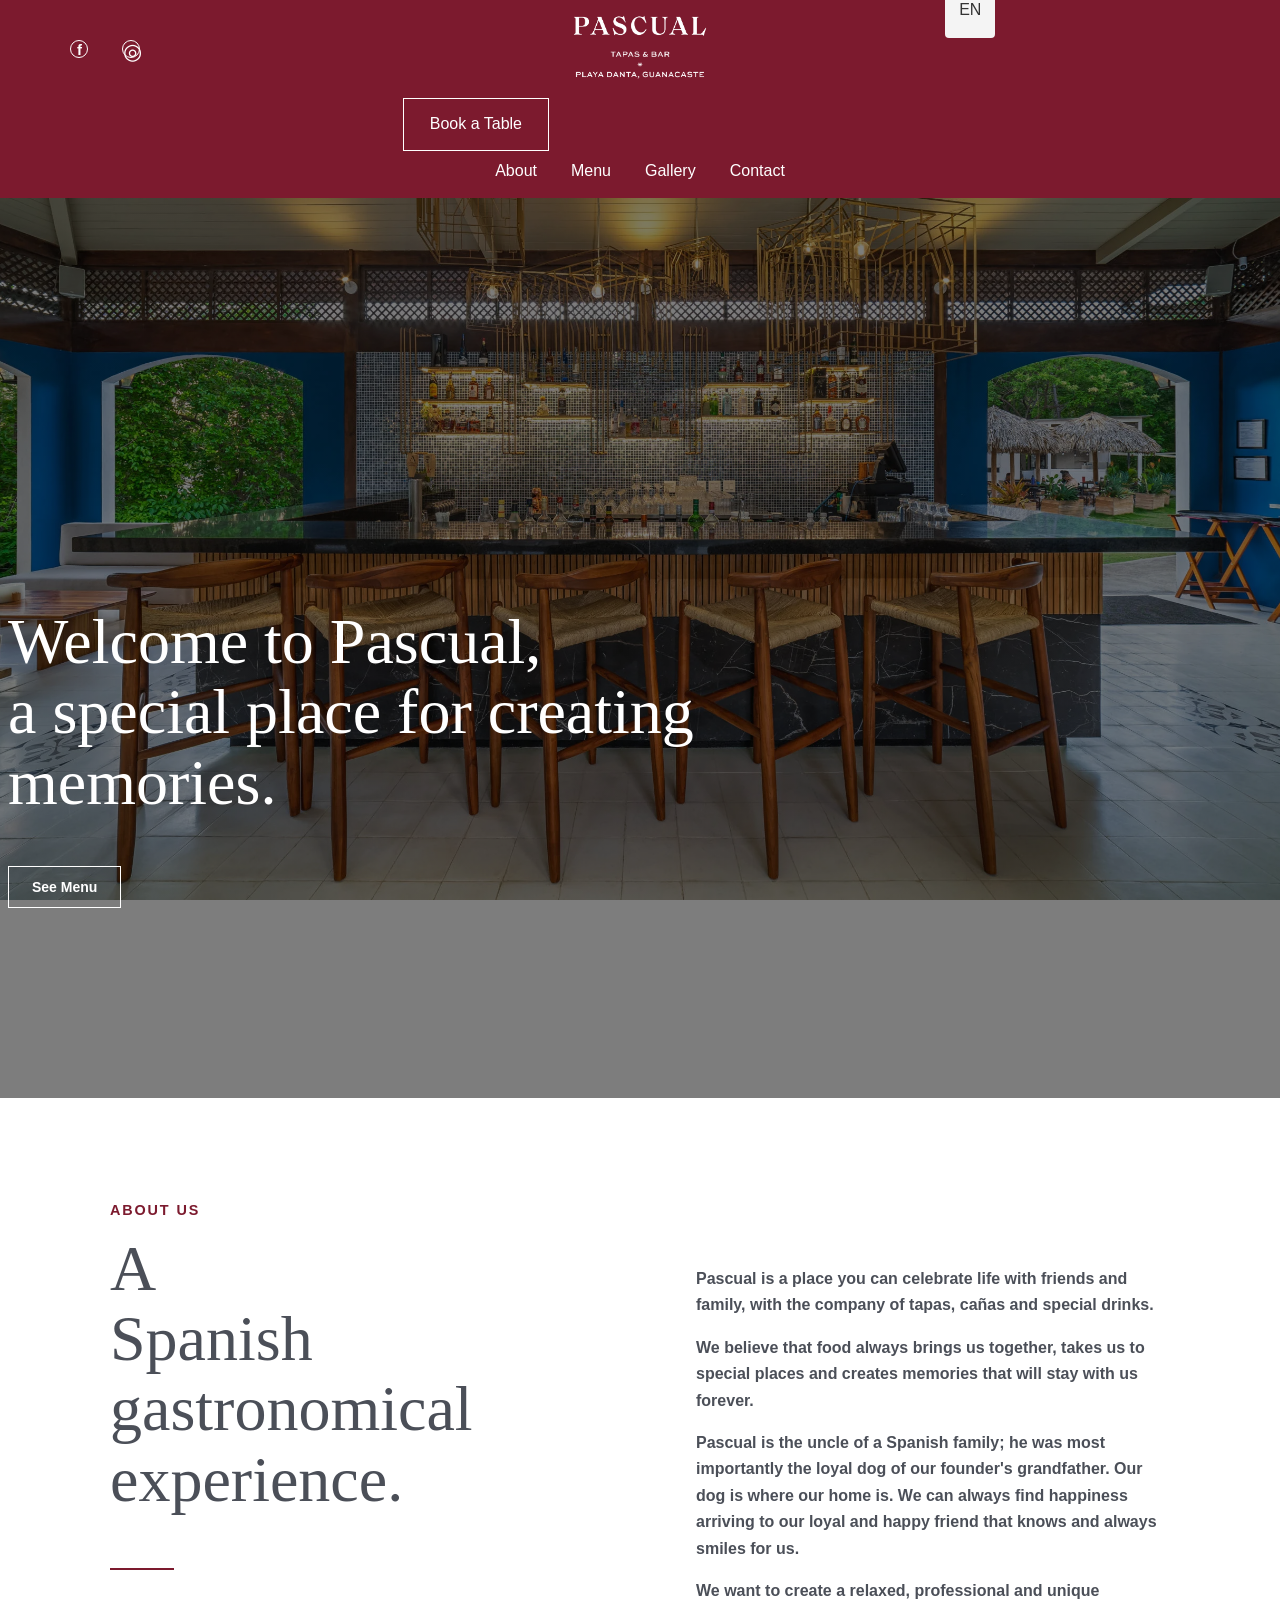
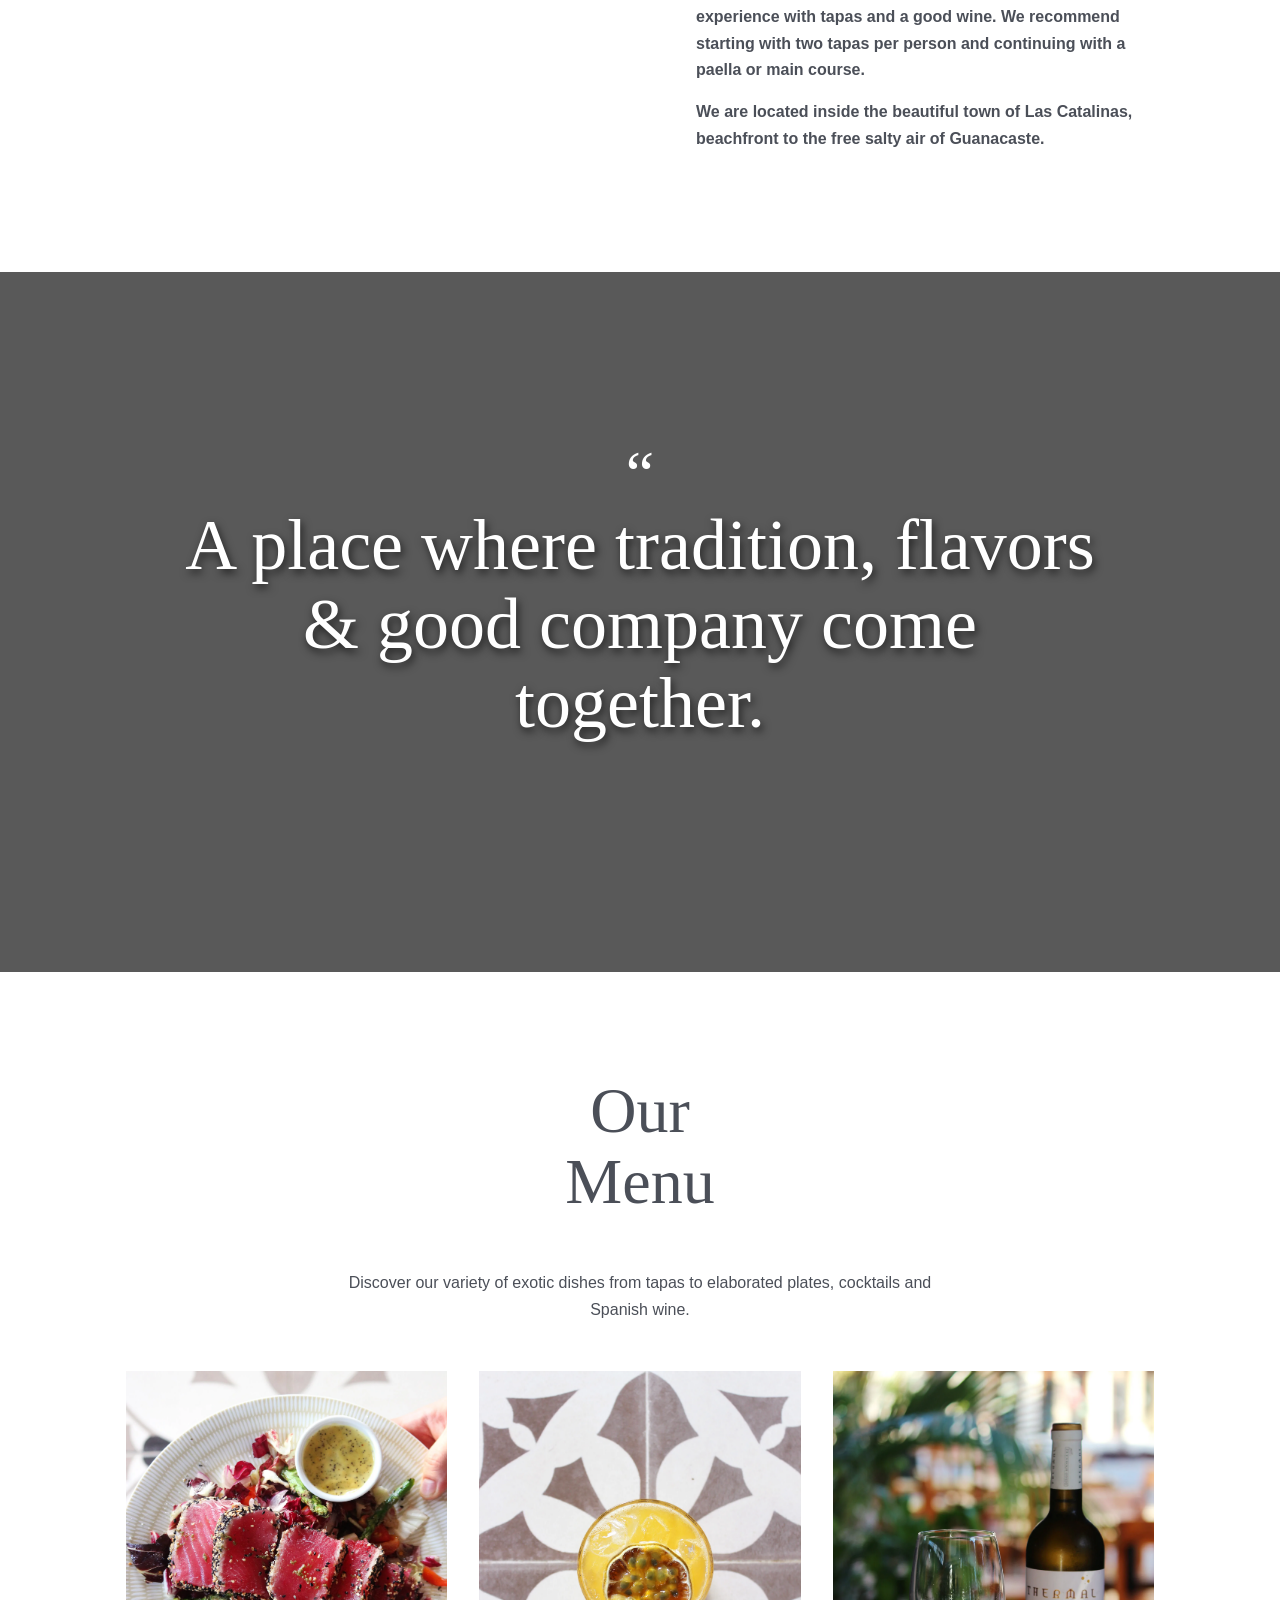
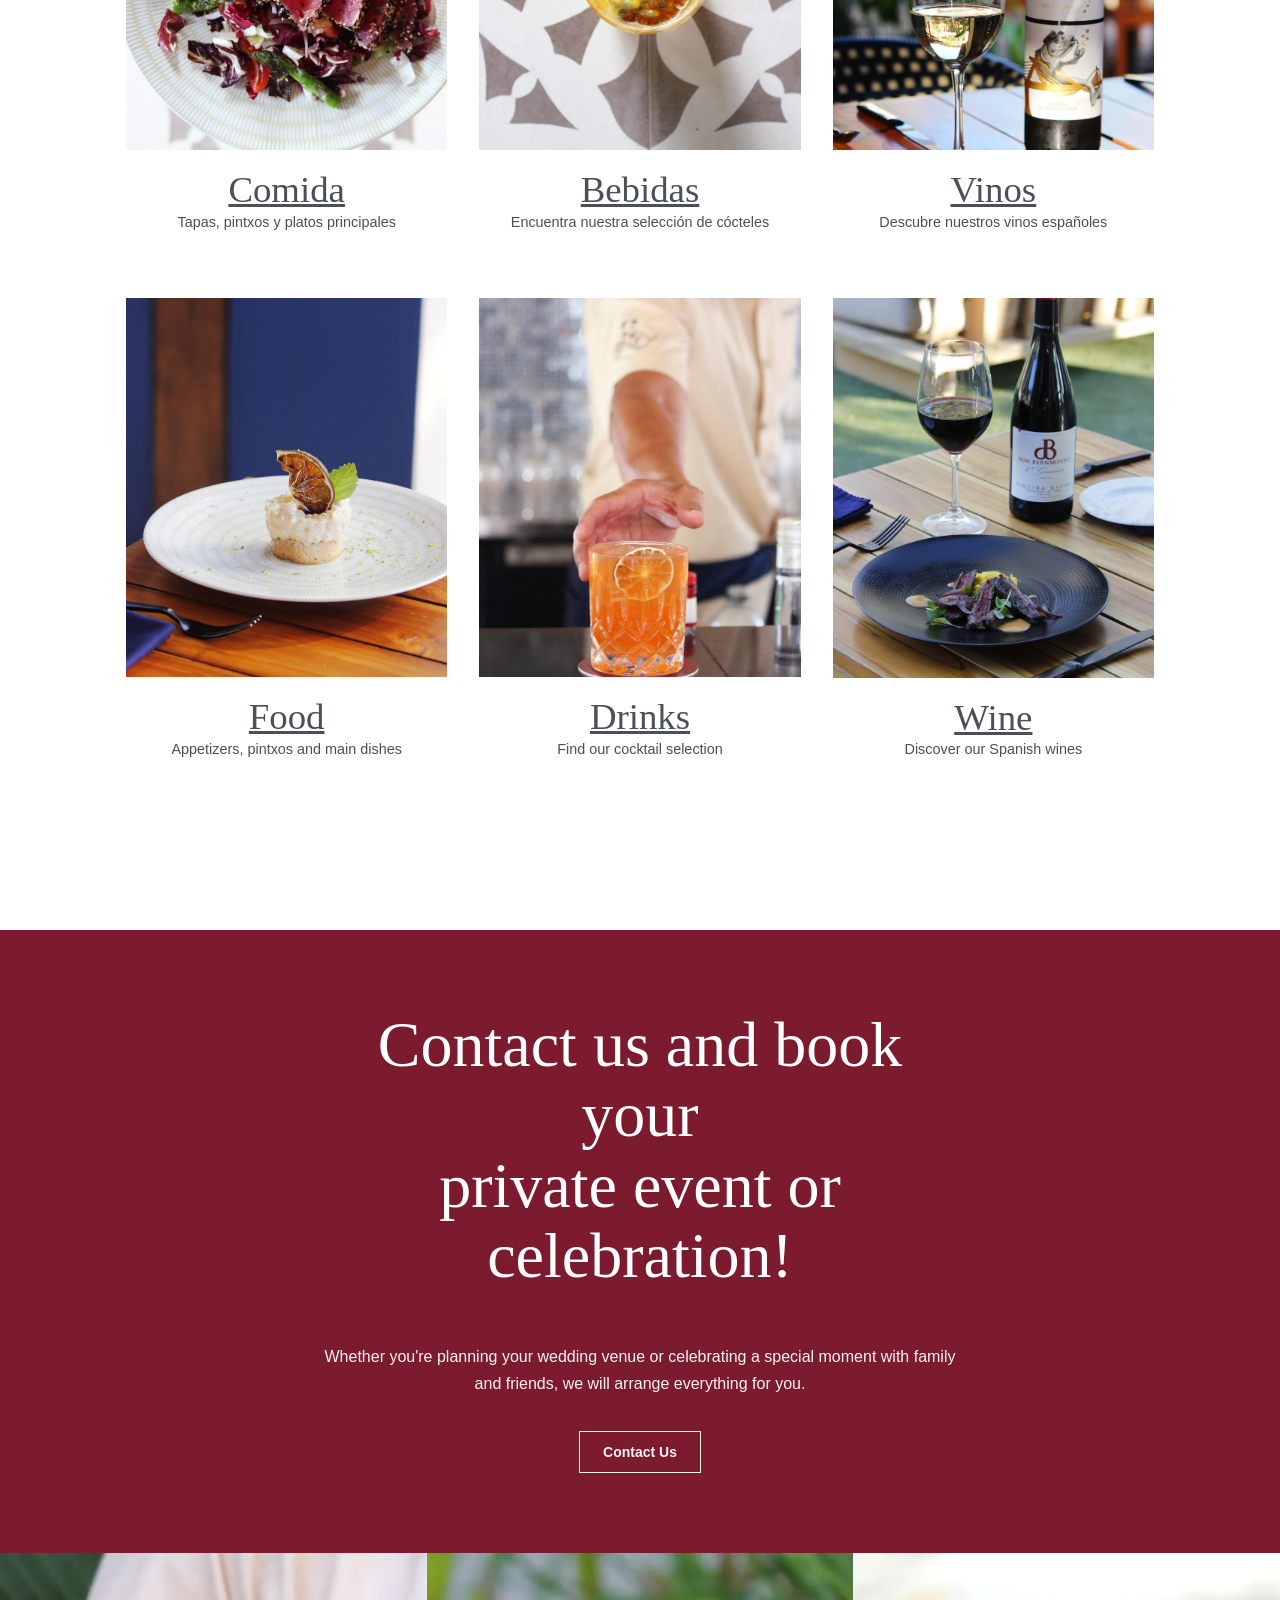
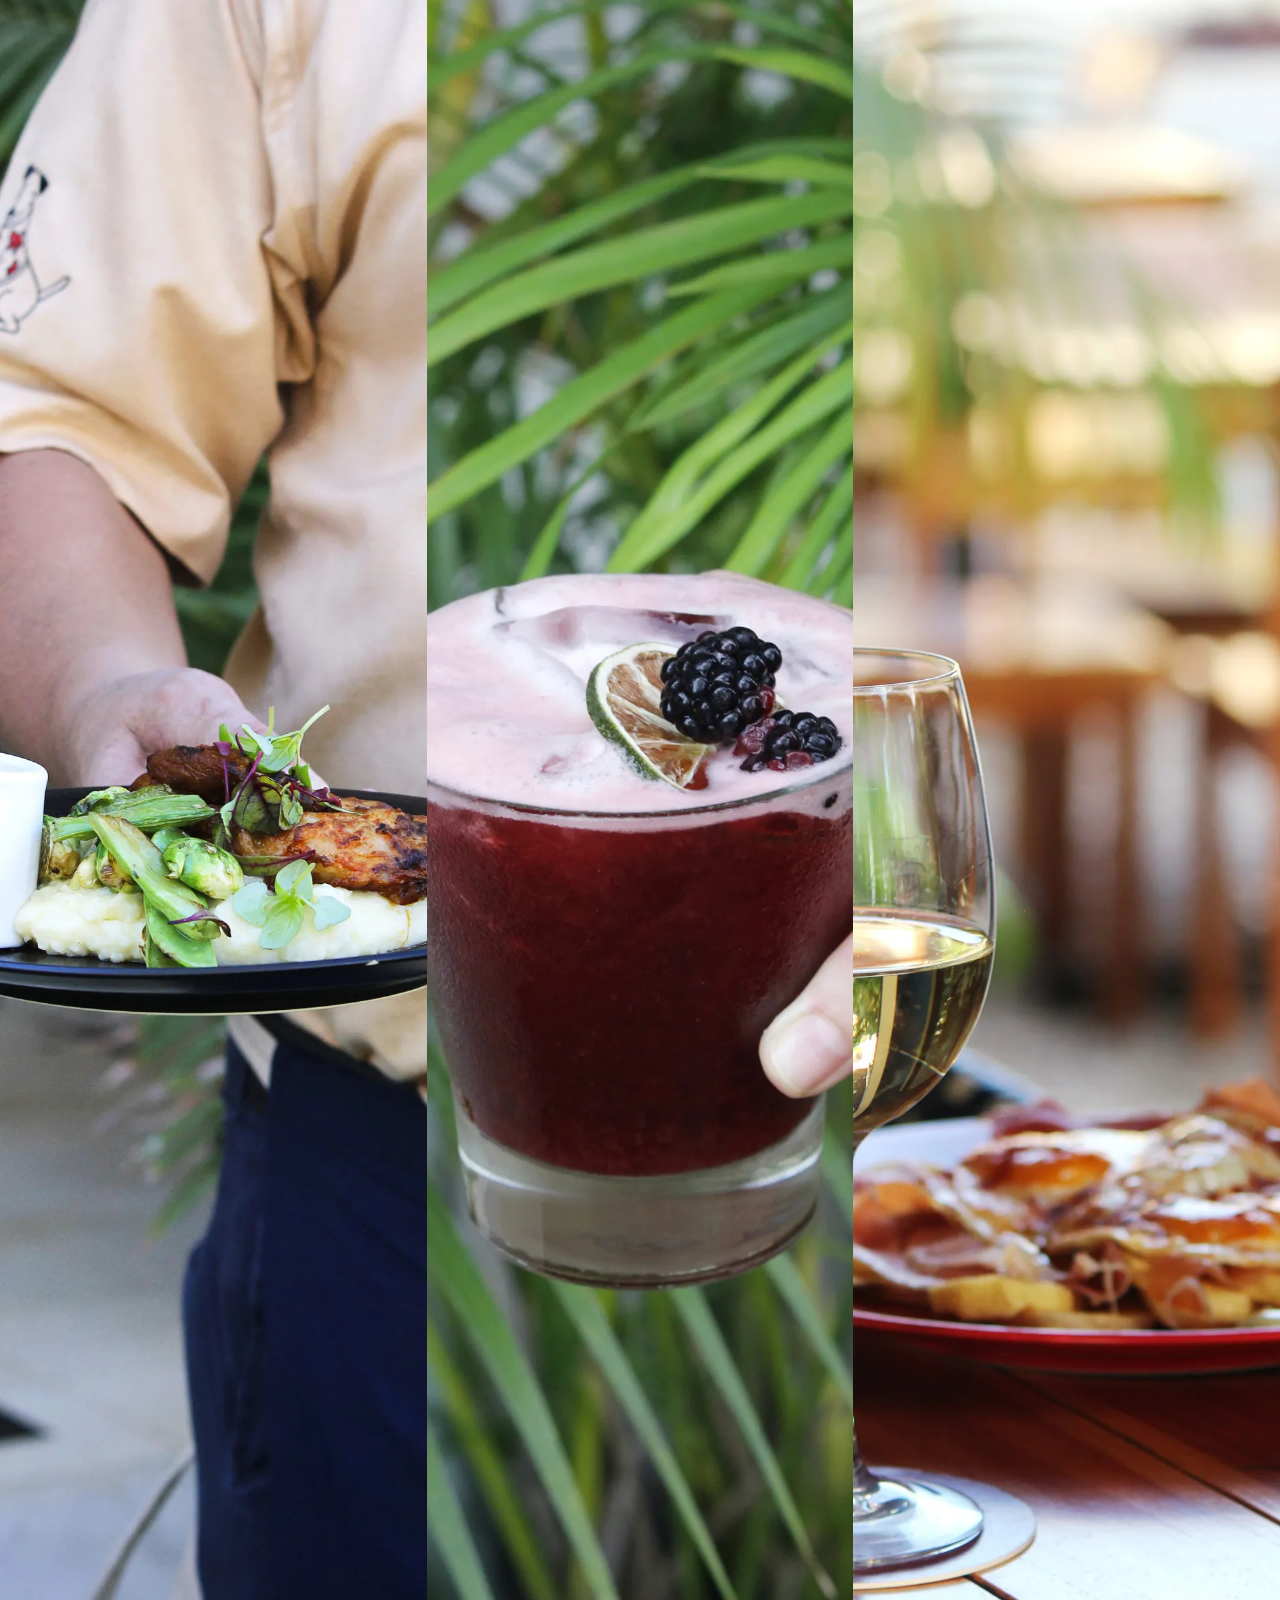
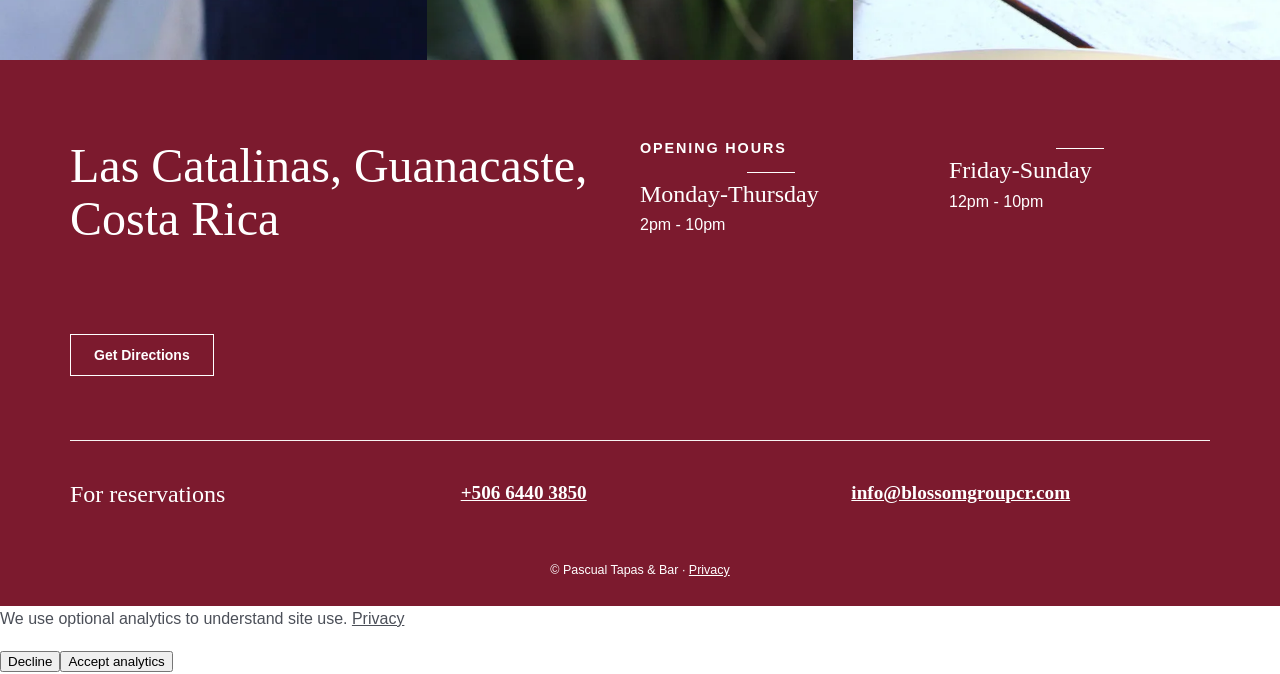
==== commit 9c238e85: "Align static home with restored WordPress reference" ====
--- a/index.html
+++ b/index.html
@@ -21,14 +21,22 @@
   </head>
   <body>
     <a class="skip-link" href="#main">Skip to content</a>
-    <header class="site-header"><a class="brand" href="/" aria-label="Pascual home"><img src="/assets/images/pascual-logo.webp" width="2401" height="1298" alt="Pascual Tapas & Bar" /></a><a class="menu-link" href="#menu">Menu</a></header>
+    <header class="site-header">
+      <div class="header-top">
+        <p class="social-links"><a href="https://www.facebook.com/pascualtapasbar/" aria-label="Facebook">f</a><a href="https://www.instagram.com/pascual_tapas_bar/" aria-label="Instagram">◎</a></p>
+        <a class="brand" href="/" aria-label="Pascual home"><img src="/assets/images/pascual-logo.webp" width="2401" height="1298" alt="Pascual Tapas & Bar" /></a>
+        <a class="language" href="/" aria-label="English">EN</a>
+        <a class="book-table" href="#contact">Book a Table</a>
+      </div>
+      <nav aria-label="Primary navigation"><a href="#about">About</a><a href="#menu">Menu</a><a href="#gallery">Gallery</a><a href="#contact">Contact</a></nav>
+    </header>
     <main id="main">
       <section class="hero" aria-labelledby="welcome"><div><h1 id="welcome">Welcome to Pascual,<br />a special place for creating memories.</h1><a class="button" href="/menu-english-food/">See Menu</a></div></section>
       <section class="about wrap" id="about" aria-labelledby="about-title"><div><p class="eyebrow">About Us</p><h2 id="about-title">A Spanish gastronomical experience.</h2><hr /></div><div class="about-copy"><p>Pascual is a place you can celebrate life with friends and family, with the company of tapas, cañas and special drinks.</p><p>We believe that food always brings us together, takes us to special places and creates memories that will stay with us forever.</p><p>Pascual is the uncle of a Spanish family; he was most importantly the loyal dog of our founder's grandfather. Our dog is where our home is. We can always find happiness arriving to our loyal and happy friend that knows and always smiles for us.</p><p>We want to create a relaxed, professional and unique experience with tapas and a good wine. We recommend starting with two tapas per person and continuing with a paella or main course.</p><p>We are located inside the beautiful town of Las Catalinas, beachfront to the free salty air of Guanacaste.</p></div></section>
       <section class="quote"><div><span aria-hidden="true">“</span><h2>A place where tradition, flavors &amp; good company come together.</h2></div></section>
       <section class="menus wrap" id="menu" aria-labelledby="menu-title"><h2 id="menu-title">Our Menu</h2><p>Discover our variety of exotic dishes from tapas to elaborated plates, cocktails and Spanish wine.</p><div class="menu-grid"><a href="/menu-espanol-comida/"><img src="/assets/images/menu-card-food-es.webp" alt="Food at Pascual" loading="lazy" /><h3>Comida</h3><p>Tapas, pintxos y platos principales</p></a><a href="/menu-espanol-cocteles/"><img src="/assets/images/menu-card-drinks-es.webp" alt="Cocktail at Pascual" loading="lazy" /><h3>Bebidas</h3><p>Encuentra nuestra selección de cócteles</p></a><a href="/menu-espanol-vinos/"><img src="/assets/images/menu-card-wine-es.webp" alt="Wine at Pascual" loading="lazy" /><h3>Vinos</h3><p>Descubre nuestros vinos españoles</p></a><a href="/menu-english-food/"><img src="/assets/images/menu-card-food-en.webp" alt="Food at Pascual" loading="lazy" /><h3>Food</h3><p>Appetizers, pintxos and main dishes</p></a><a href="/menu-espanol-cocteles/"><img src="/assets/images/menu-card-drinks-en.webp" alt="Drinks at Pascual" loading="lazy" /><h3>Drinks</h3><p>Find our cocktail selection</p></a><a href="/menu-espanol-vinos/"><img src="/assets/images/menu-card-wine-en.webp" alt="Wine at Pascual" loading="lazy" /><h3>Wine</h3><p>Discover our Spanish wines</p></a></div></section>
       <section class="events"><h2>Contact us and book your<br />private event or celebration!</h2><p>Whether you're planning your wedding venue or celebrating a special moment with family and friends, we will arrange everything for you.</p><a class="button" href="#contact">Contact Us</a></section>
-      <section class="gallery" aria-label="Pascual gallery"><img src="/assets/images/gallery-1.webp" width="2560" height="1707" alt="Pascual dining" loading="lazy" /><img src="/assets/images/gallery-2.webp" width="2560" height="1707" alt="Pascual food" loading="lazy" /><img src="/assets/images/gallery-3.webp" width="2560" height="1707" alt="Pascual atmosphere" loading="lazy" /></section>
+      <section class="gallery" id="gallery" aria-label="Pascual gallery"><img src="/assets/images/gallery-1.webp" width="2560" height="1707" alt="Pascual dining" loading="lazy" /><img src="/assets/images/gallery-2.webp" width="2560" height="1707" alt="Pascual food" loading="lazy" /><img src="/assets/images/gallery-3.webp" width="2560" height="1707" alt="Pascual atmosphere" loading="lazy" /></section>
     </main>
     <footer id="contact" class="site-footer"><div class="footer-top"><section><h2>Las Catalinas, Guanacaste, Costa Rica</h2><a class="button" href="https://www.google.com/maps/search/?api=1&amp;query=Pascual%2C+Las+Catalinas%2C+Guanacaste" rel="noopener">Get Directions</a></section><section><p class="eyebrow">Opening Hours</p><hr /><h3>Monday-Thursday</h3><p>2pm - 10pm</p></section><section><hr /><h3>Friday-Sunday</h3><p>12pm - 10pm</p></section></div><div class="footer-bottom"><h3>For reservations</h3><a href="tel:+50664403850">+506 6440 3850</a><a href="mailto:info@blossomgroupcr.com">info@blossomgroupcr.com</a></div><p class="fine-print">© <span data-current-year></span> Pascual Tapas &amp; Bar · <a href="/privacy/">Privacy</a></p></footer>
     <script src="/assets/js/site.js" defer></script>
--- a/assets/css/site.css
+++ b/assets/css/site.css
@@ -1 +1,4 @@
-:root{--wine:#7c1a2e;--cream:#f7f4f2;--ink:#4b4f58;--white:#fff}*{box-sizing:border-box}html{scroll-behavior:smooth}body{color:var(--ink);font:400 16px/1.65 Lato,Arial,sans-serif;margin:0}a{color:inherit}h1,h2,h3,p{margin-top:0}h1,h2,h3{font-family:"Cormorant Garamond",Georgia,serif;font-weight:400;line-height:1.1}.skip-link{background:#000;color:#fff;left:1rem;padding:.7rem 1rem;position:absolute;top:-4rem;z-index:10}.skip-link:focus{top:1rem}.site-header{align-items:center;background:var(--wine);display:flex;height:88px;justify-content:space-between;padding:15px 40px}.brand{display:block;line-height:0;width:207px}.brand img{height:auto;width:100%}.menu-link{color:#fff;font:700 .8rem/1 Lato,Arial,sans-serif;letter-spacing:.14em;text-decoration:none;text-transform:uppercase}.hero{align-items:center;background:linear-gradient(#00000082,#00000082),url('/assets/images/pascual-hero.webp') center/cover fixed;color:#fff;display:flex;min-height:calc(100vh - 88px);padding:80px max(40px,calc((100vw - 1140px)/2))}.hero>div{max-width:650px;padding-right:25%}.hero h1{color:#fff;font-size:clamp(3.6rem,7vw,6.5rem);margin:0}.button{border:1px solid currentColor;color:inherit;display:inline-block;font:700 .875rem/1 Lato,Arial,sans-serif;margin-top:48px;padding:13px 23px;text-decoration:none}.button:hover{background:#fff;color:#2c2926}.wrap{margin:auto;max-width:1140px;padding:104px 40px}.about{display:grid;gap:7rem;grid-template-columns:1fr 1fr}.eyebrow{color:var(--wine);font:700 .9rem/1.2 Lato,Arial,sans-serif;letter-spacing:.13em;text-transform:uppercase}.about h2,.menus h2{font-size:clamp(3.5rem,5vw,4rem);max-width:8ch}.about hr{border:0;border-top:2px solid var(--wine);margin:48px 0;width:64px}.about-copy{font-weight:600;padding-top:64px}.quote{align-items:center;background:linear-gradient(#000000a6,#000000a6),url('/assets/images/pascual-quote.webp') center/cover fixed;color:#fff;display:flex;justify-content:center;min-height:700px;padding:48px 40px;text-align:center}.quote>div{max-width:930px}.quote span{font:4rem/1 Georgia,serif}.quote h2{color:#fff;font-size:clamp(3rem,6vw,4.5rem);text-shadow:2px 4px 8px #000a}.menus{text-align:center}.menus>p{margin:0 auto 48px;max-width:620px}.menus h2{margin-inline:auto}.menu-grid{display:grid;grid-template-columns:repeat(3,1fr);text-align:center}.menu-grid a{color:var(--ink);padding:0 16px 64px;text-decoration:none}.menu-grid img{aspect-ratio:1/1.18;display:block;object-fit:cover;width:100%}.menu-grid h3{font-size:2.3rem;margin:20px 0 0;text-decoration:underline}.menu-grid p{font-size:.9rem;margin:0}.events{background:var(--wine);color:var(--cream);padding:80px 24px;text-align:center}.events>*{margin-inline:auto;max-width:650px}.events h2{color:#fff;font-size:clamp(2.8rem,5vw,4rem)}.events .button{margin-top:18px}.gallery{display:grid;grid-template-columns:repeat(3,1fr)}.gallery img{aspect-ratio:1/1;object-fit:cover;width:100%}.site-footer{background:var(--wine);color:#fff;padding:80px max(40px,calc((100vw - 1140px)/2)) 25px}.footer-top{border-bottom:1px solid var(--cream);display:grid;gap:3rem;grid-template-columns:2fr 1fr 1fr;padding-bottom:64px}.footer-top h2{color:#fff;font-size:clamp(2.3rem,4vw,3rem)}.footer-top .eyebrow{color:#fff}.footer-top hr{border:0;border-top:1px solid #fff;width:48px}.footer-top h3,.footer-bottom h3{color:#fff;font-size:1.5rem;margin-bottom:5px}.footer-bottom{display:grid;gap:2rem;grid-template-columns:1fr 1fr 1fr;padding-top:40px}.footer-bottom a{font:600 1.2rem/1.2 "Cormorant Garamond",Georgia,serif}.fine-print{font-size:.78rem;margin:48px 0 0;text-align:center}@media(max-width:1024px){.hero{background-attachment:scroll}.hero>div{padding-right:0}.about{gap:3rem}.quote{background-attachment:scroll}.menu-grid{grid-template-columns:repeat(2,1fr)}}@media(max-width:767px){.site-header{height:80px;padding:14px 24px}.brand{width:150px}.hero{min-height:560px;padding:64px 24px}.hero h1{font-size:3.7rem}.wrap{padding:64px 24px}.about{grid-template-columns:1fr}.about-copy{padding-top:0}.quote{min-height:480px;padding:48px 24px}.menu-grid{grid-template-columns:1fr}.menu-grid a{padding-inline:0}.gallery{grid-template-columns:repeat(3,1fr)}.footer-top,.footer-bottom{grid-template-columns:1fr}.site-footer{padding:64px 24px 24px}.footer-top{gap:2rem}.footer-bottom{gap:1rem}.footer-bottom a{font-size:1.4rem}}
+:root{--wine:#7c1a2e;--cream:#f7f4f2;--ink:#4b4f58}*{box-sizing:border-box}html{scroll-behavior:smooth}body{color:var(--ink);font:400 16px/1.65 Lato,Arial,sans-serif;margin:0}a{color:inherit}h1,h2,h3,p{margin-top:0}h1,h2,h3{font-family:"Cormorant Garamond",Georgia,serif;font-weight:400;line-height:1.1}.skip-link{background:#000;color:#fff;left:1rem;padding:.7rem 1rem;position:absolute;top:-4rem;z-index:10}.skip-link:focus{top:1rem}
+.site-header{background:var(--wine);color:#fff;height:198px;position:relative}.header-top{align-items:center;display:grid;grid-template-columns:1fr auto 1fr;height:132px;padding:0 5.5%}.brand{display:block;grid-column:2;line-height:0;width:182px}.brand img{height:auto;width:100%}.social-links{align-items:center;display:flex;gap:34px;margin:0}.social-links a{border:1px solid currentColor;border-radius:50%;display:grid;font:700 15px/1 Arial,sans-serif;height:18px;place-items:center;text-decoration:none;width:18px}.social-links a:last-child{font-size:22px;font-weight:400}.language{background:#f4f4f4;border-radius:0 0 4px 4px;color:#333;justify-self:center;margin-top:-78px;padding:15px 14px;text-decoration:none}.book-table{border:1px solid #fff;justify-self:end;padding:12px 26px;text-decoration:none}.site-header nav{display:flex;gap:34px;justify-content:center;padding-top:26px}.site-header nav a{text-decoration:none}
+.hero{align-items:flex-end;background:linear-gradient(#00000082,#00000082),url('/assets/images/pascual-hero.webp') center/cover fixed;color:#fff;display:flex;min-height:100vh;padding:104px 8px 190px}.hero>div{max-width:75%}.hero h1{color:#fff;font-size:clamp(3.6rem,5vw,4.1rem);margin:0}.button{border:1px solid currentColor;color:inherit;display:inline-block;font:700 .875rem/1 Lato,Arial,sans-serif;margin-top:48px;padding:13px 23px;text-decoration:none}.button:hover{background:#fff;color:#2c2926}.wrap{margin:auto;max-width:1140px;padding:104px 40px}.about{display:grid;gap:7rem;grid-template-columns:1fr 1fr}.eyebrow{color:var(--wine);font:700 .9rem/1.2 Lato,Arial,sans-serif;letter-spacing:.13em;text-transform:uppercase}.about h2,.menus h2{font-size:clamp(3.5rem,5vw,4rem);max-width:8ch}.about hr{border:0;border-top:2px solid var(--wine);margin:48px 0;width:64px}.about-copy{font-weight:600;padding-top:64px}.quote{align-items:center;background:linear-gradient(#000000a6,#000000a6),url('/assets/images/pascual-quote.webp') center/cover fixed;color:#fff;display:flex;justify-content:center;min-height:700px;padding:48px 40px;text-align:center}.quote>div{max-width:930px}.quote span{font:4rem/1 Georgia,serif}.quote h2{color:#fff;font-size:clamp(3rem,6vw,4.5rem);text-shadow:2px 4px 8px #000a}.menus{text-align:center}.menus>p{margin:0 auto 48px;max-width:620px}.menus h2{margin-inline:auto}.menu-grid{display:grid;grid-template-columns:repeat(3,1fr);text-align:center}.menu-grid a{color:var(--ink);padding:0 16px 64px;text-decoration:none}.menu-grid img{aspect-ratio:1/1.18;display:block;object-fit:cover;width:100%}.menu-grid h3{font-size:2.3rem;margin:20px 0 0;text-decoration:underline}.menu-grid p{font-size:.9rem;margin:0}.events{background:var(--wine);color:var(--cream);padding:80px 24px;text-align:center}.events>*{margin-inline:auto;max-width:650px}.events h2{color:#fff;font-size:clamp(2.8rem,5vw,4rem)}.events .button{margin-top:18px}.gallery{display:grid;grid-template-columns:repeat(3,1fr)}.gallery img{aspect-ratio:1/1;object-fit:cover;width:100%}.site-footer{background:var(--wine);color:#fff;padding:80px max(40px,calc((100vw - 1140px)/2)) 25px}.footer-top{border-bottom:1px solid var(--cream);display:grid;gap:3rem;grid-template-columns:2fr 1fr 1fr;padding-bottom:64px}.footer-top h2{color:#fff;font-size:clamp(2.3rem,4vw,3rem)}.footer-top .eyebrow{color:#fff}.footer-top hr{border:0;border-top:1px solid #fff;width:48px}.footer-top h3,.footer-bottom h3{color:#fff;font-size:1.5rem;margin-bottom:5px}.footer-bottom{display:grid;gap:2rem;grid-template-columns:1fr 1fr 1fr;padding-top:40px}.footer-bottom a{font:600 1.2rem/1.2 "Cormorant Garamond",Georgia,serif}.fine-print{font-size:.78rem;margin:48px 0 0;text-align:center}
+@media(max-width:1024px){.header-top{padding-inline:40px}.hero{background-attachment:scroll;padding:80px 40px 120px}.hero>div{max-width:100%}.about{gap:3rem}.quote{background-attachment:scroll}.menu-grid{grid-template-columns:repeat(2,1fr)}}@media(max-width:767px){.site-header{height:92px}.header-top{display:flex;height:92px;justify-content:space-between;padding:12px 24px}.brand{width:118px}.social-links,.language,.site-header nav{display:none}.book-table{font-size:.7rem;padding:10px 12px}.hero{min-height:560px;padding:64px 24px}.hero h1{font-size:3.2rem}.wrap{padding:64px 24px}.about{grid-template-columns:1fr}.about-copy{padding-top:0}.quote{min-height:480px;padding:48px 24px}.menu-grid{grid-template-columns:1fr}.menu-grid a{padding-inline:0}.footer-top,.footer-bottom{grid-template-columns:1fr}.site-footer{padding:64px 24px 24px}.footer-top{gap:2rem}.footer-bottom{gap:1rem}.footer-bottom a{font-size:1.4rem}}
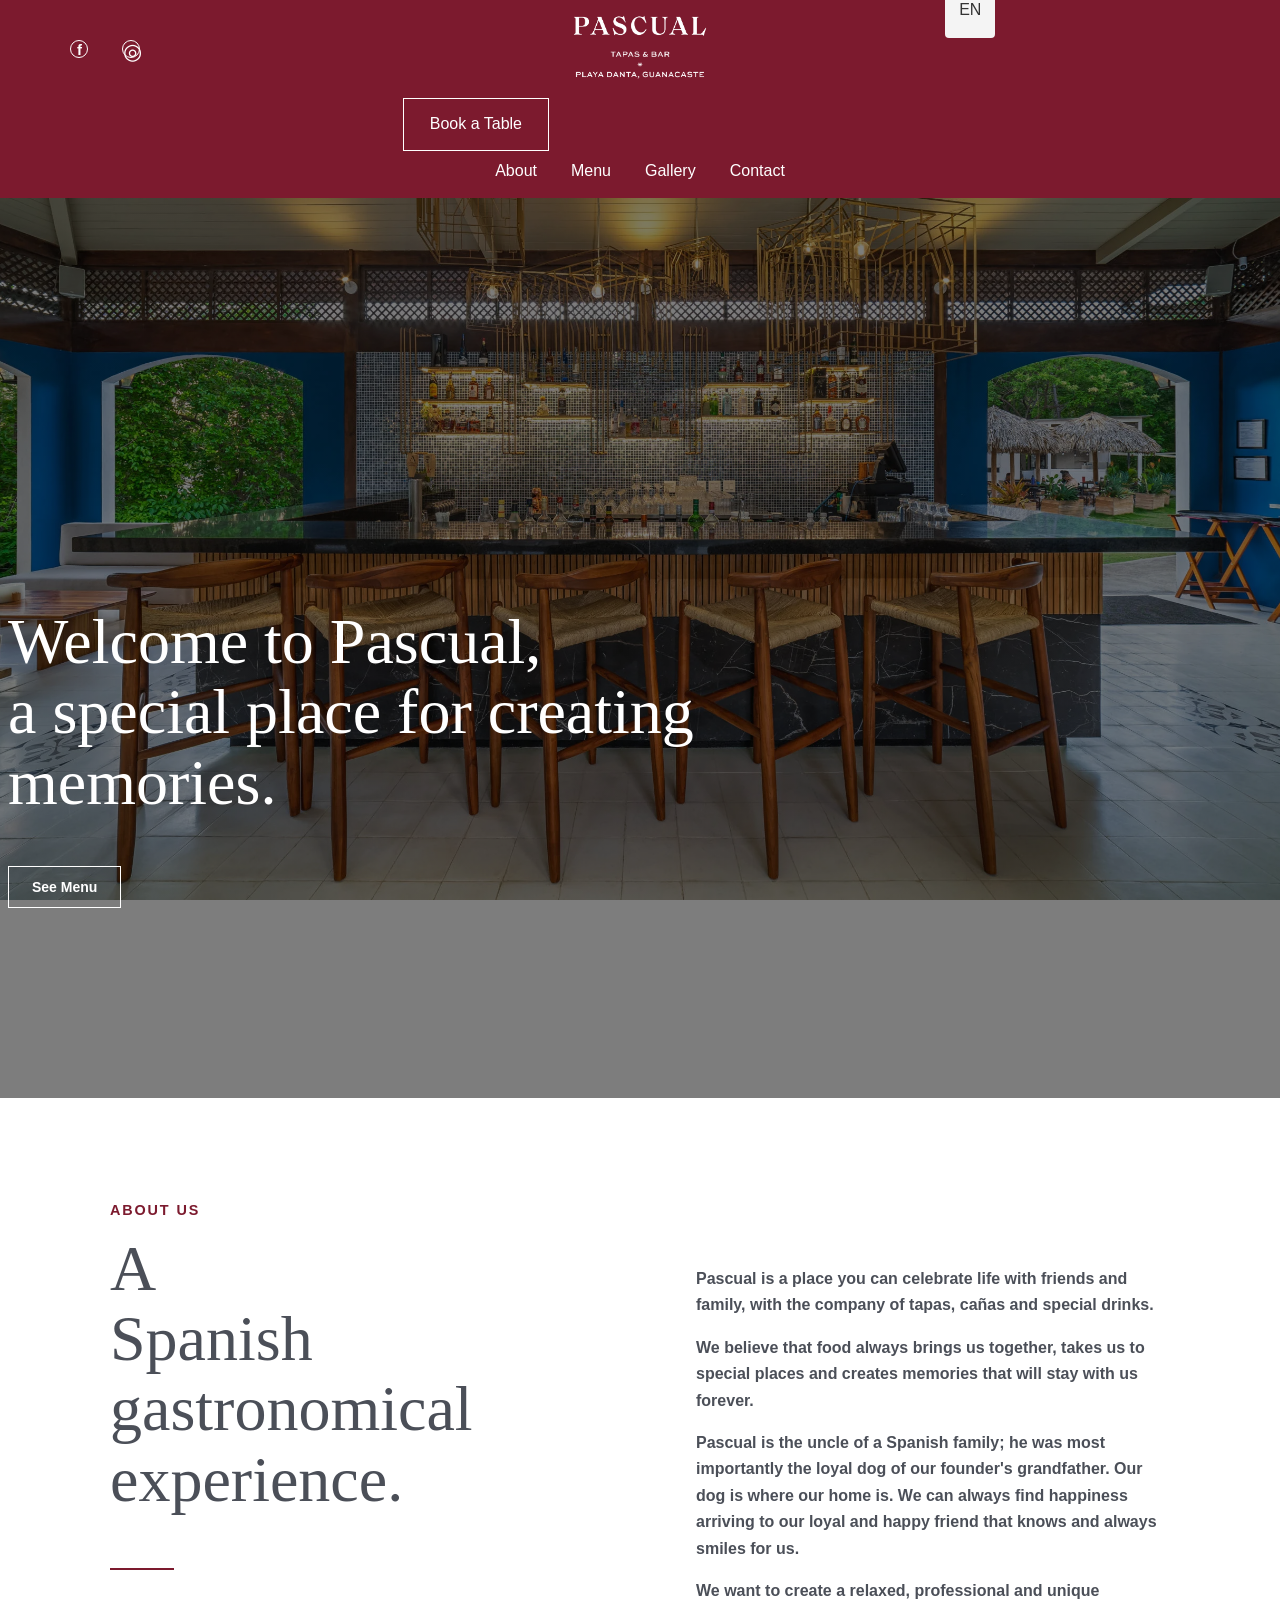
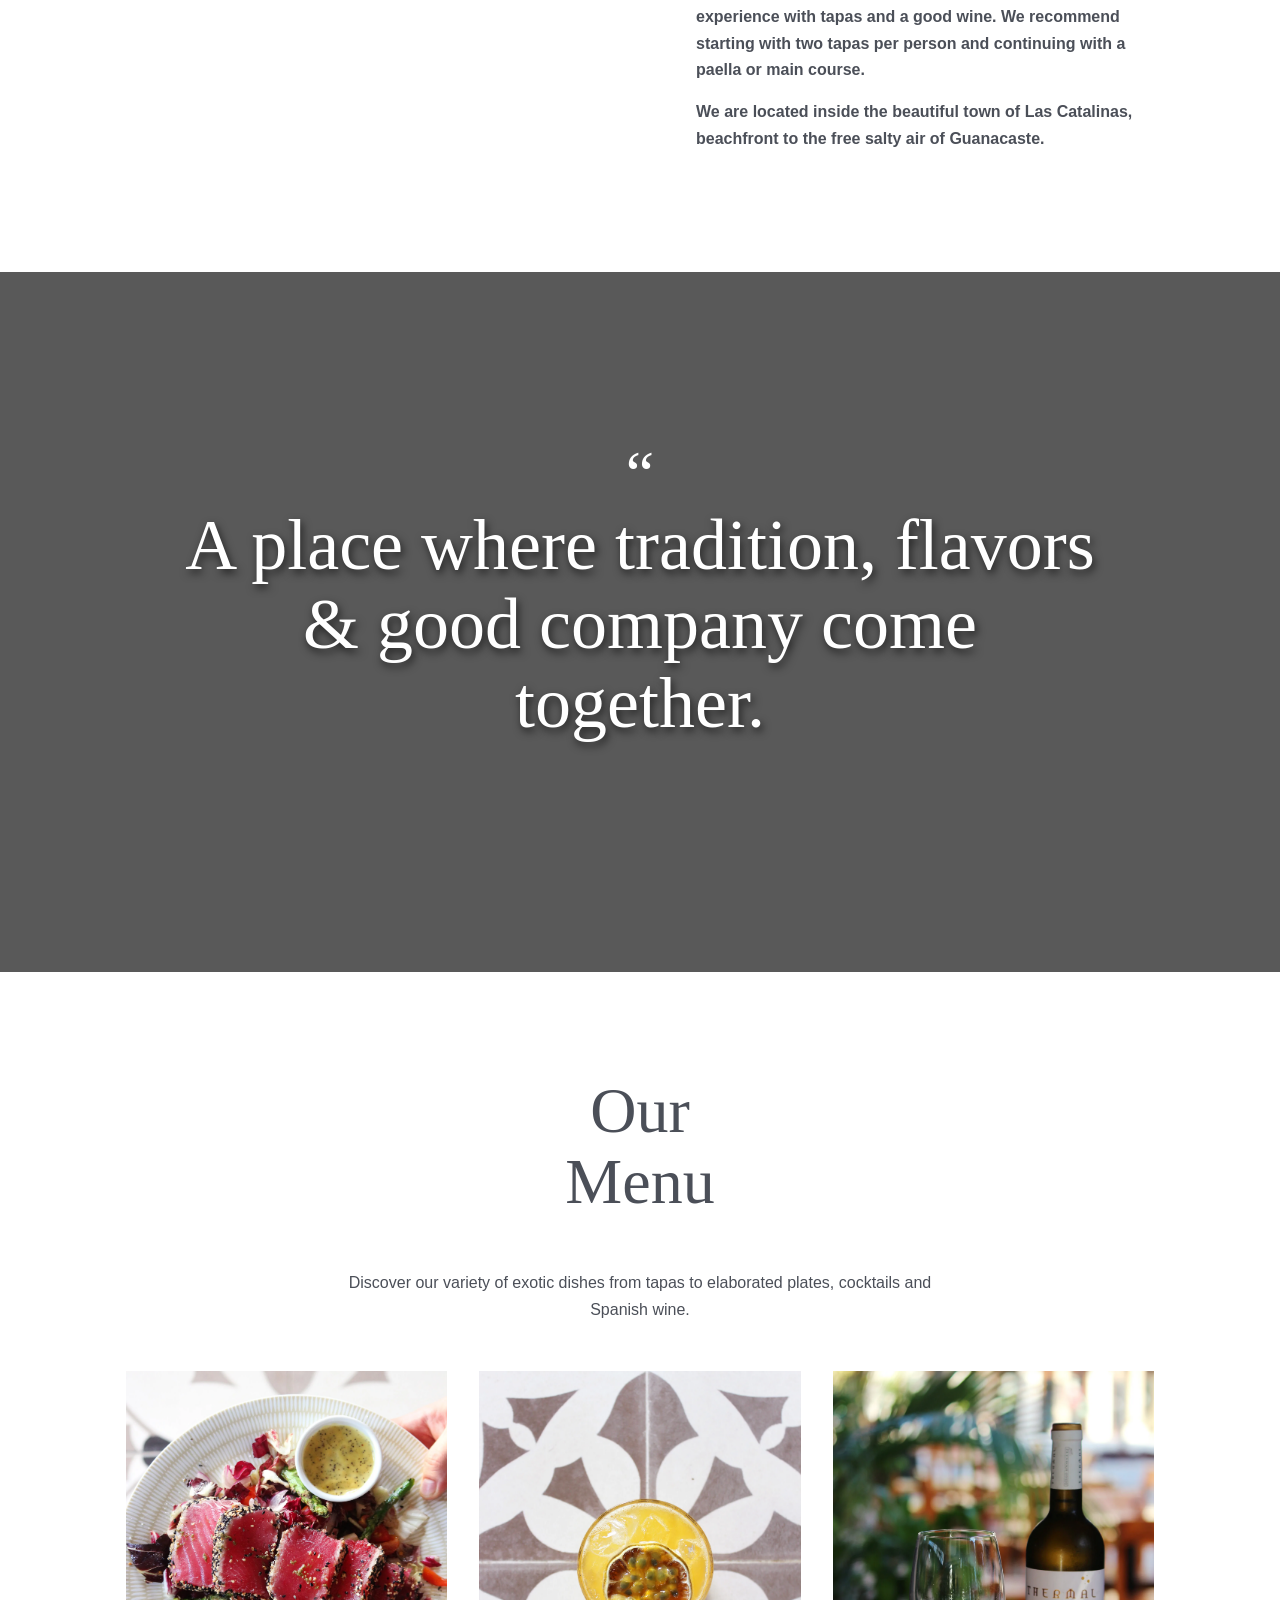
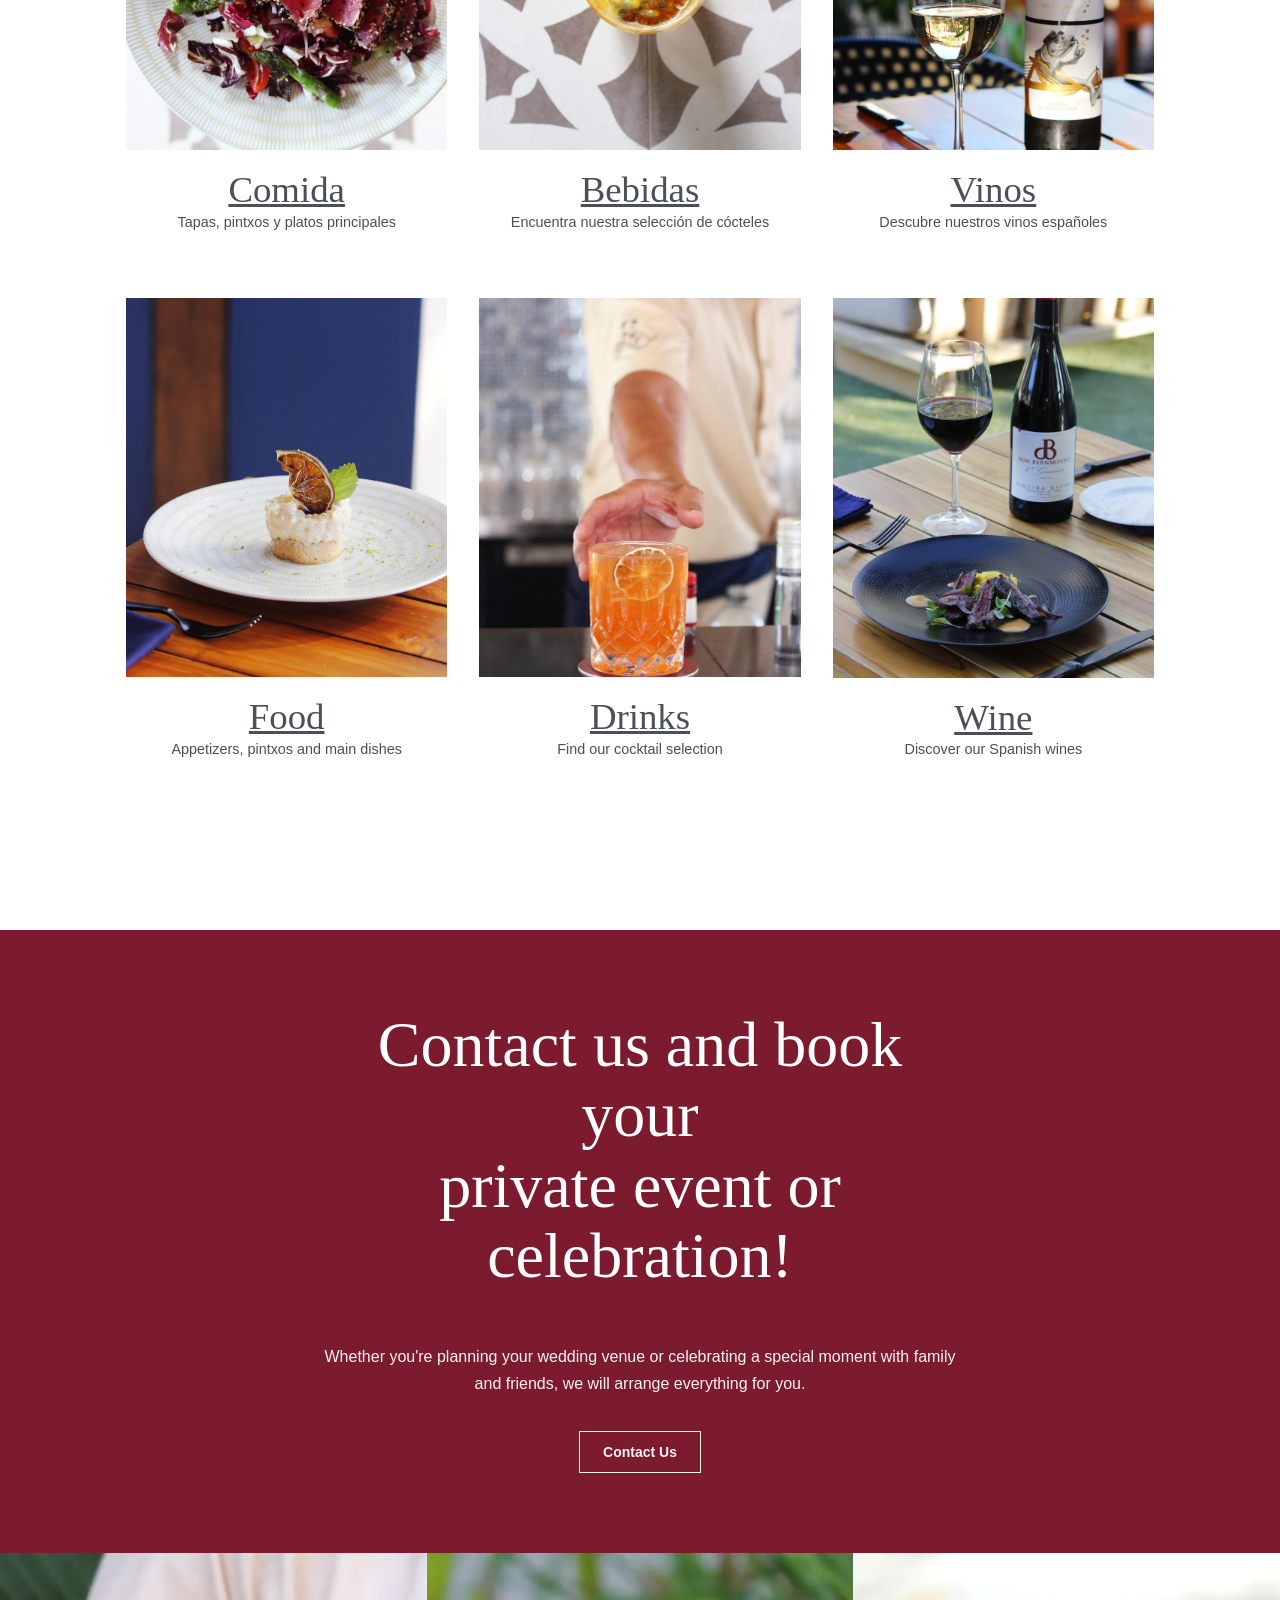
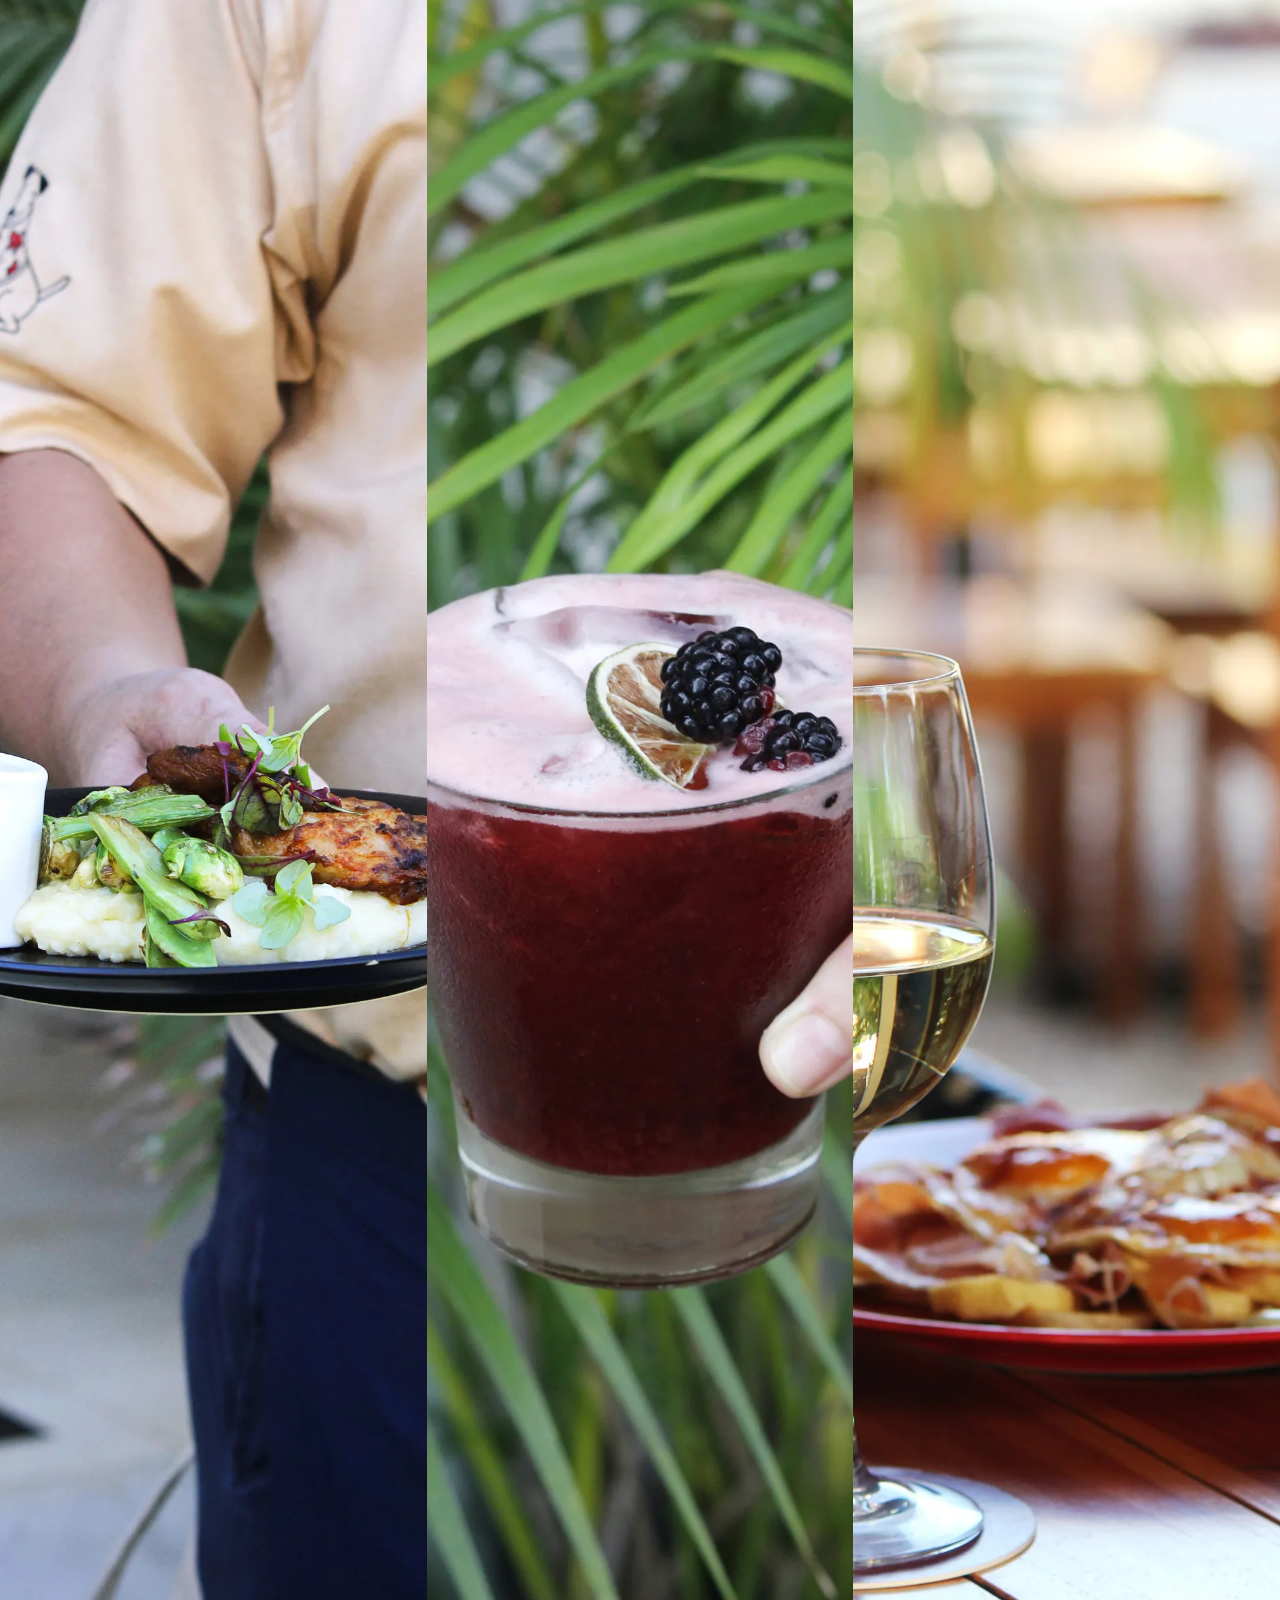
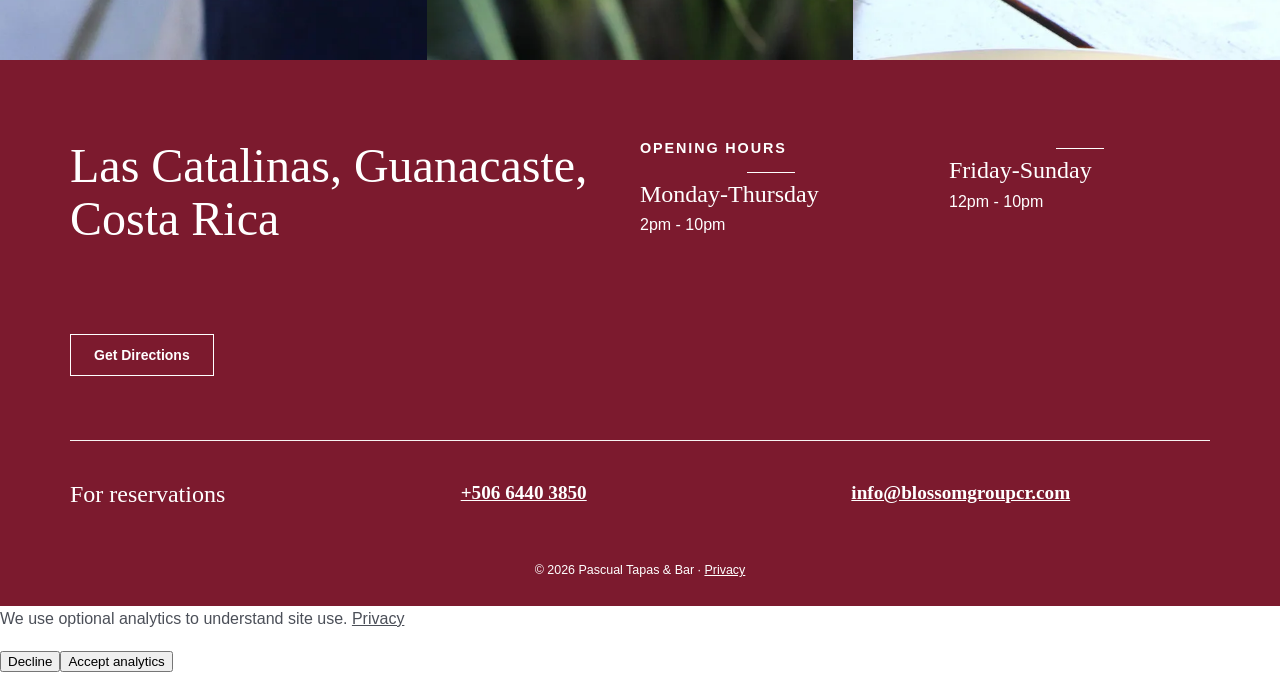
==== commit b25d69db: "Add Ahrefs Analytics tracking" ====
--- a/index.html
+++ b/index.html
@@ -16,6 +16,7 @@
     <meta name="twitter:card" content="summary_large_image" />
     <script type="application/ld+json">{"@context":"https://schema.org","@type":"Restaurant","@id":"https://www.pascualcr.com/#restaurant","name":"Pascual Tapas & Bar","url":"https://www.pascualcr.com/","image":"https://www.pascualcr.com/assets/images/pascual-hero.webp","description":"Spanish gastronomical experience in Las Catalinas, Guanacaste, Costa Rica.","servesCuisine":"Spanish","address":{"@type":"PostalAddress","addressLocality":"Las Catalinas","addressRegion":"Guanacaste","addressCountry":"CR"},"hasMenu":"https://www.pascualcr.com/menu-espanol-comida/","sameAs":["https://www.instagram.com/pascual_tapas_bar/","https://www.facebook.com/pascualtapasbar/"]}</script>
     <link rel="stylesheet" href="/assets/css/site.css?v=20260920-wordpress-reference" />
+    <script src="https://analytics.ahrefs.com/analytics.js" data-key="WOGmVWxd06Yoz5FbNPRvBg" async></script>
     <script src="/assets/js/analytics.js" defer></script>
     <title>Pascual Tapas & Bar | Las Catalinas, Guanacaste</title>
   </head>
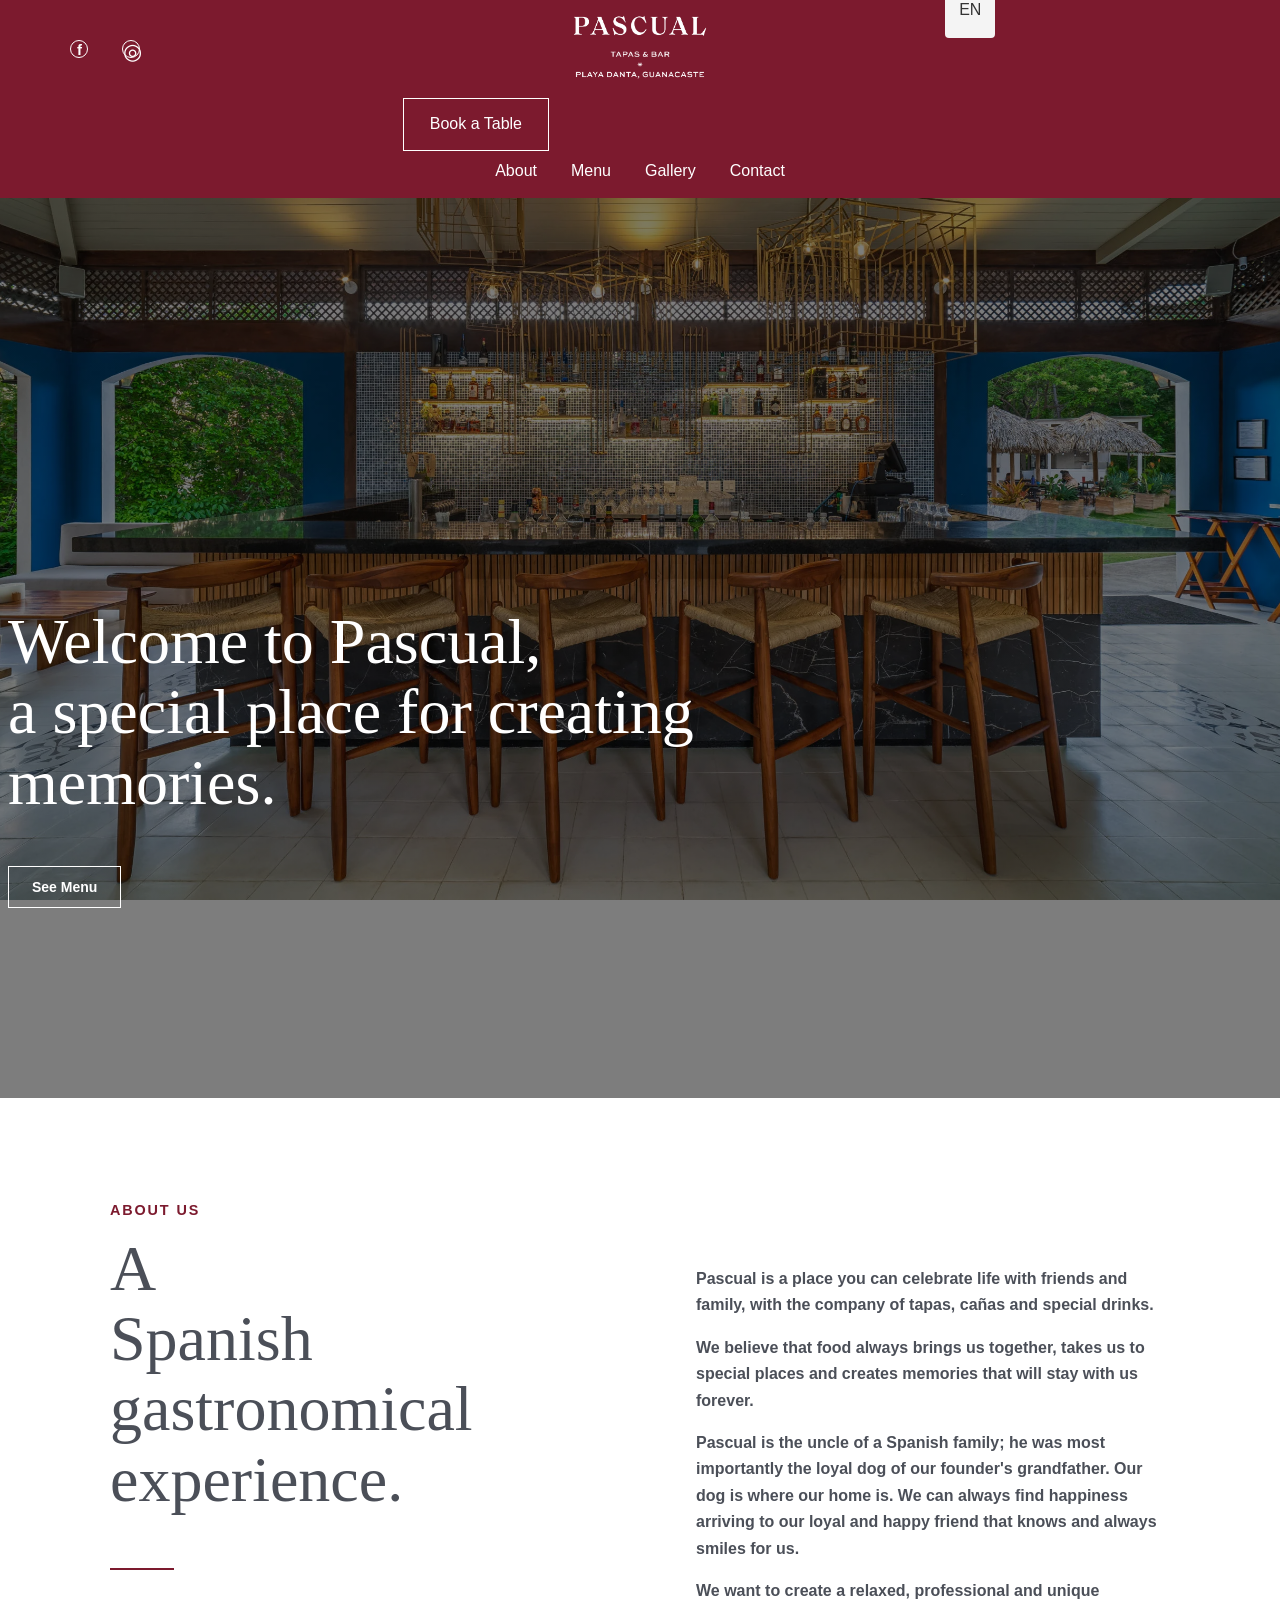
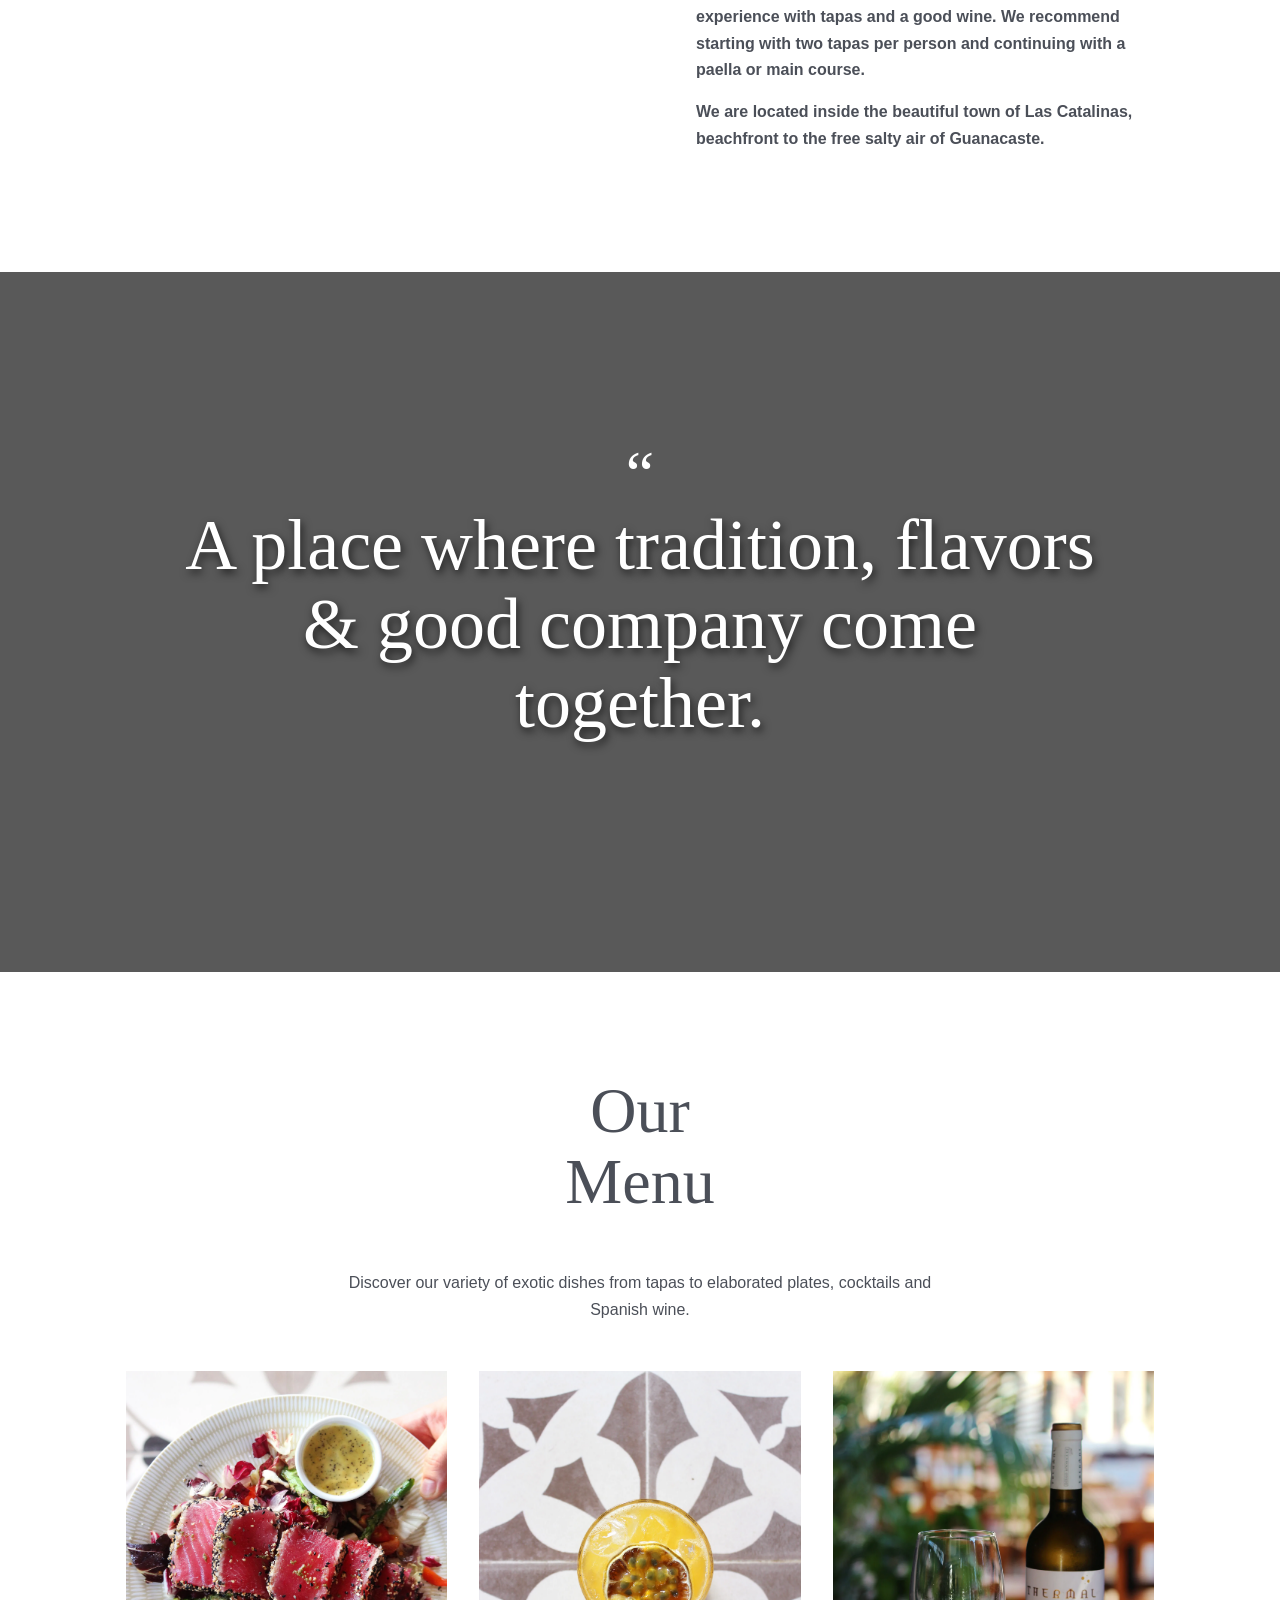
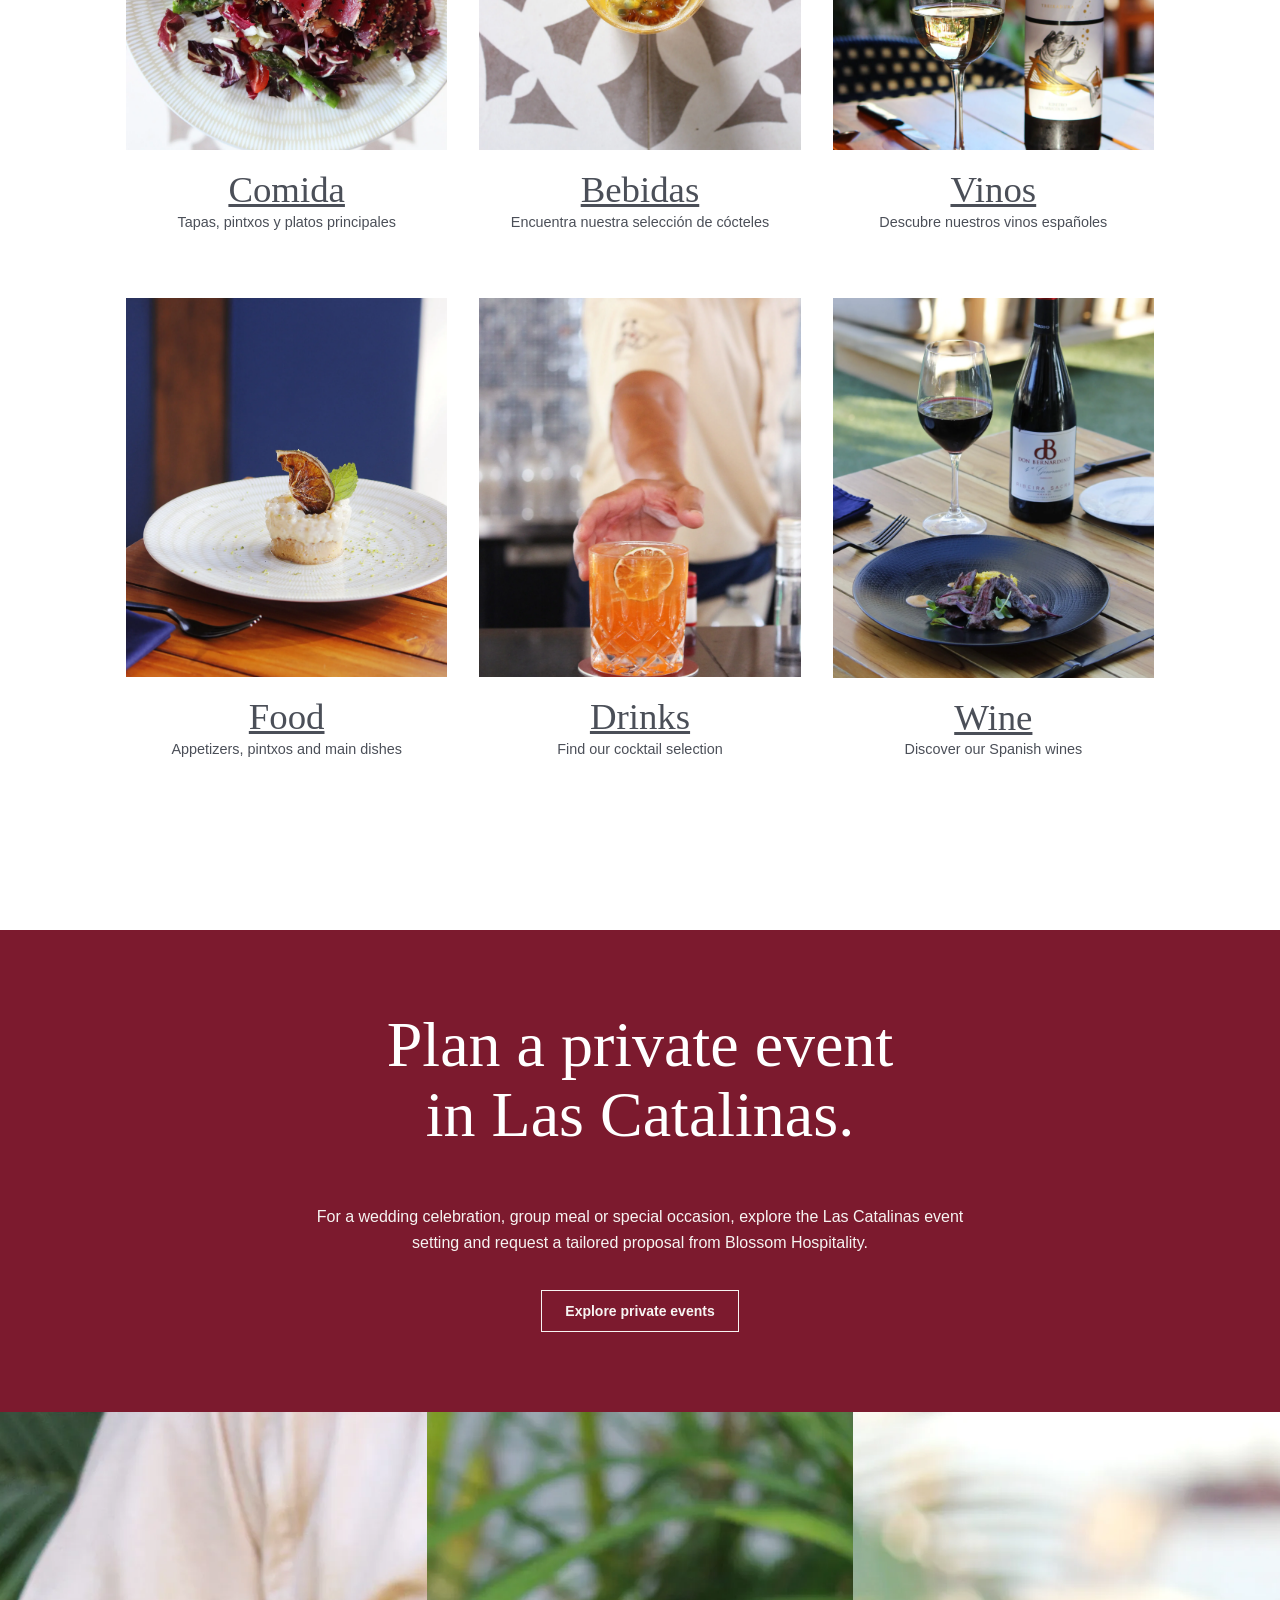
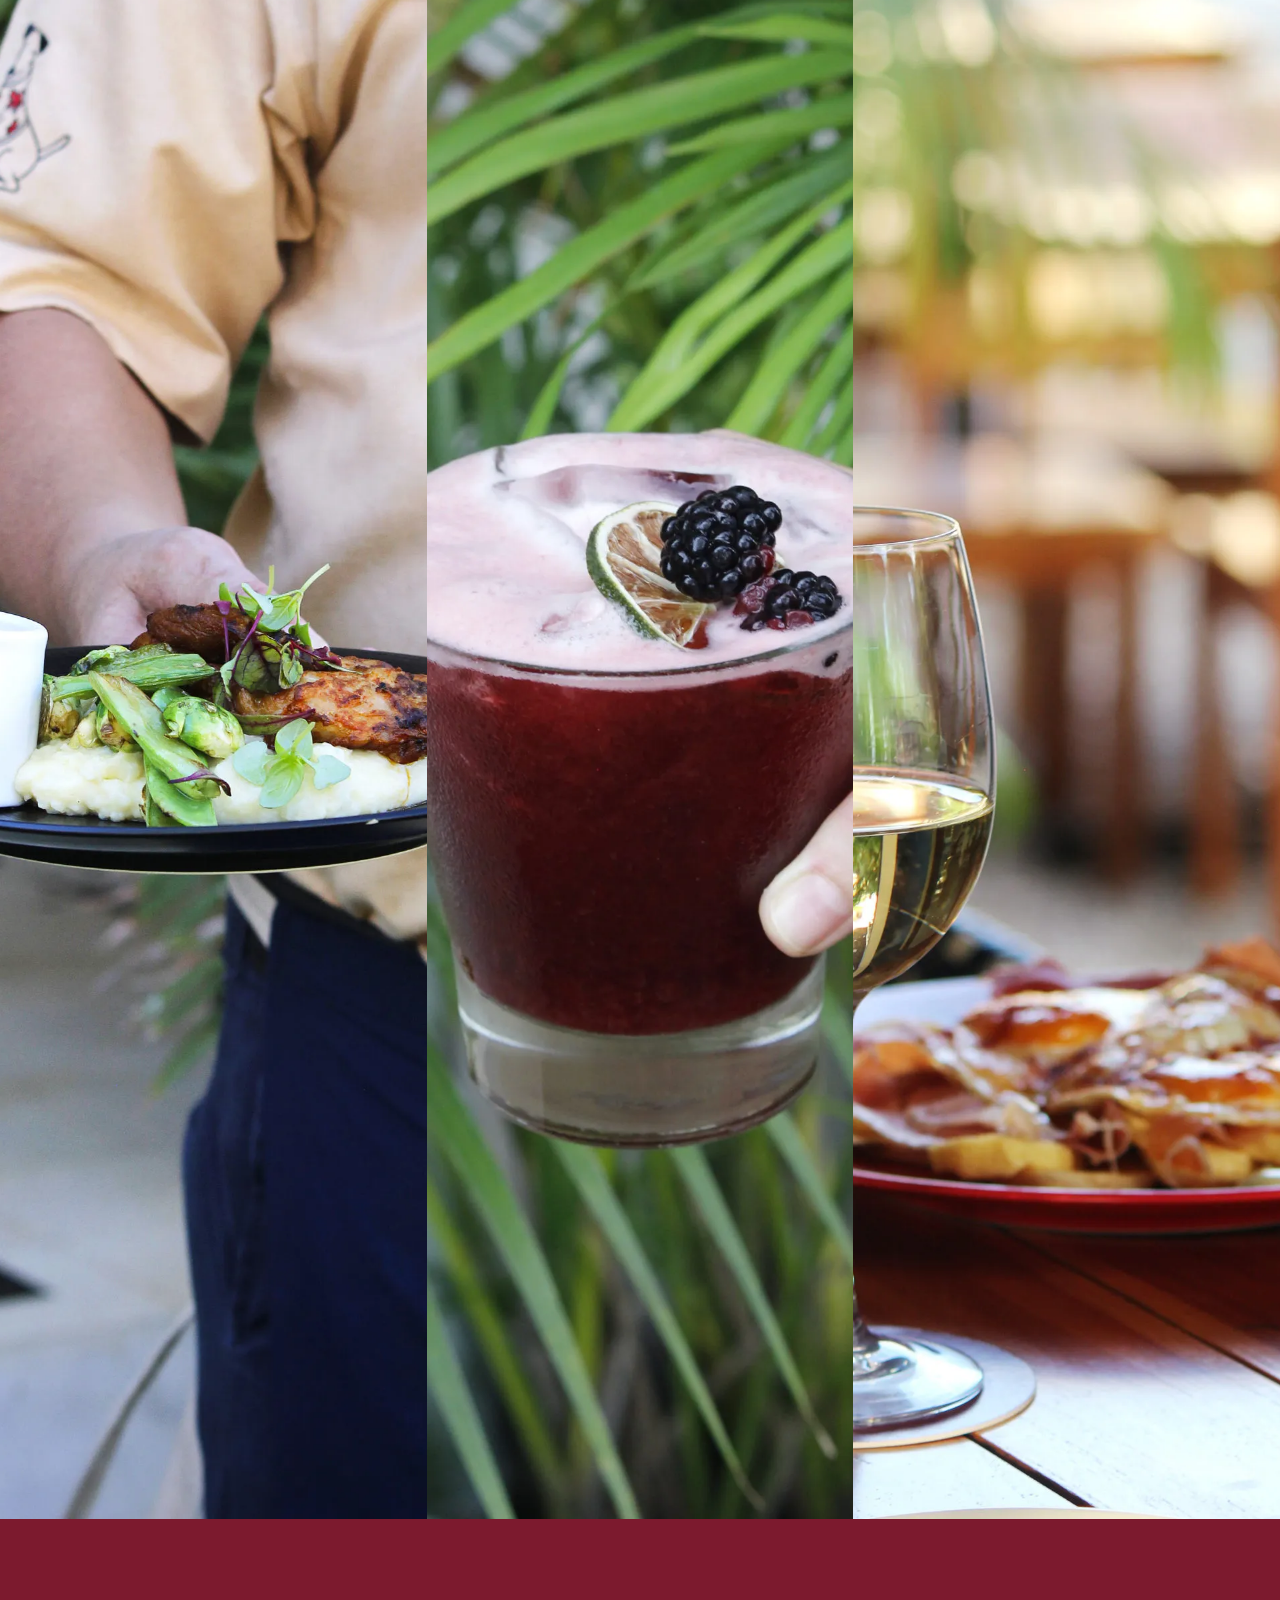
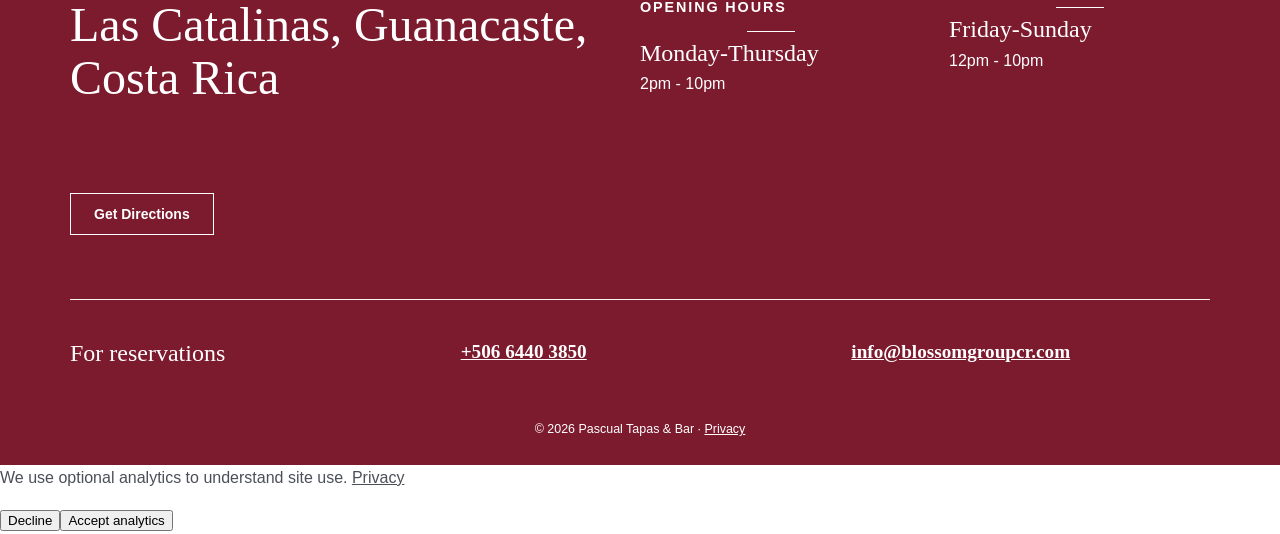
==== commit 90d297e8: "Direct private event enquiries to Blossom" ====
--- a/index.html
+++ b/index.html
@@ -15,7 +15,7 @@
     <meta property="og:image" content="https://www.pascualcr.com/assets/images/pascual-hero.webp" />
     <meta name="twitter:card" content="summary_large_image" />
     <script type="application/ld+json">{"@context":"https://schema.org","@type":"Restaurant","@id":"https://www.pascualcr.com/#restaurant","name":"Pascual Tapas & Bar","url":"https://www.pascualcr.com/","image":"https://www.pascualcr.com/assets/images/pascual-hero.webp","description":"Spanish gastronomical experience in Las Catalinas, Guanacaste, Costa Rica.","servesCuisine":"Spanish","address":{"@type":"PostalAddress","addressLocality":"Las Catalinas","addressRegion":"Guanacaste","addressCountry":"CR"},"hasMenu":"https://www.pascualcr.com/menu-espanol-comida/","sameAs":["https://www.instagram.com/pascual_tapas_bar/","https://www.facebook.com/pascualtapasbar/"]}</script>
-    <link rel="stylesheet" href="/assets/css/site.css?v=20260920-wordpress-reference" />
+    <link rel="stylesheet" href="/assets/css/site.css?v=20260921-responsive" />
     <script src="https://analytics.ahrefs.com/analytics.js" data-key="WOGmVWxd06Yoz5FbNPRvBg" async></script>
     <script src="/assets/js/analytics.js" defer></script>
     <title>Pascual Tapas & Bar | Las Catalinas, Guanacaste</title>
@@ -36,7 +36,7 @@
       <section class="about wrap" id="about" aria-labelledby="about-title"><div><p class="eyebrow">About Us</p><h2 id="about-title">A Spanish gastronomical experience.</h2><hr /></div><div class="about-copy"><p>Pascual is a place you can celebrate life with friends and family, with the company of tapas, cañas and special drinks.</p><p>We believe that food always brings us together, takes us to special places and creates memories that will stay with us forever.</p><p>Pascual is the uncle of a Spanish family; he was most importantly the loyal dog of our founder's grandfather. Our dog is where our home is. We can always find happiness arriving to our loyal and happy friend that knows and always smiles for us.</p><p>We want to create a relaxed, professional and unique experience with tapas and a good wine. We recommend starting with two tapas per person and continuing with a paella or main course.</p><p>We are located inside the beautiful town of Las Catalinas, beachfront to the free salty air of Guanacaste.</p></div></section>
       <section class="quote"><div><span aria-hidden="true">“</span><h2>A place where tradition, flavors &amp; good company come together.</h2></div></section>
       <section class="menus wrap" id="menu" aria-labelledby="menu-title"><h2 id="menu-title">Our Menu</h2><p>Discover our variety of exotic dishes from tapas to elaborated plates, cocktails and Spanish wine.</p><div class="menu-grid"><a href="/menu-espanol-comida/"><img src="/assets/images/menu-card-food-es.webp" alt="Food at Pascual" loading="lazy" /><h3>Comida</h3><p>Tapas, pintxos y platos principales</p></a><a href="/menu-espanol-cocteles/"><img src="/assets/images/menu-card-drinks-es.webp" alt="Cocktail at Pascual" loading="lazy" /><h3>Bebidas</h3><p>Encuentra nuestra selección de cócteles</p></a><a href="/menu-espanol-vinos/"><img src="/assets/images/menu-card-wine-es.webp" alt="Wine at Pascual" loading="lazy" /><h3>Vinos</h3><p>Descubre nuestros vinos españoles</p></a><a href="/menu-english-food/"><img src="/assets/images/menu-card-food-en.webp" alt="Food at Pascual" loading="lazy" /><h3>Food</h3><p>Appetizers, pintxos and main dishes</p></a><a href="/menu-espanol-cocteles/"><img src="/assets/images/menu-card-drinks-en.webp" alt="Drinks at Pascual" loading="lazy" /><h3>Drinks</h3><p>Find our cocktail selection</p></a><a href="/menu-espanol-vinos/"><img src="/assets/images/menu-card-wine-en.webp" alt="Wine at Pascual" loading="lazy" /><h3>Wine</h3><p>Discover our Spanish wines</p></a></div></section>
-      <section class="events"><h2>Contact us and book your<br />private event or celebration!</h2><p>Whether you're planning your wedding venue or celebrating a special moment with family and friends, we will arrange everything for you.</p><a class="button" href="#contact">Contact Us</a></section>
+      <section class="events"><h2>Plan a private event<br />in Las Catalinas.</h2><p>For a wedding celebration, group meal or special occasion, explore the Las Catalinas event setting and request a tailored proposal from Blossom Hospitality.</p><a class="button" href="https://blossomgroupcr.com/venues/las-catalinas/">Explore private events</a></section>
       <section class="gallery" id="gallery" aria-label="Pascual gallery"><img src="/assets/images/gallery-1.webp" width="2560" height="1707" alt="Pascual dining" loading="lazy" /><img src="/assets/images/gallery-2.webp" width="2560" height="1707" alt="Pascual food" loading="lazy" /><img src="/assets/images/gallery-3.webp" width="2560" height="1707" alt="Pascual atmosphere" loading="lazy" /></section>
     </main>
     <footer id="contact" class="site-footer"><div class="footer-top"><section><h2>Las Catalinas, Guanacaste, Costa Rica</h2><a class="button" href="https://www.google.com/maps/search/?api=1&amp;query=Pascual%2C+Las+Catalinas%2C+Guanacaste" rel="noopener">Get Directions</a></section><section><p class="eyebrow">Opening Hours</p><hr /><h3>Monday-Thursday</h3><p>2pm - 10pm</p></section><section><hr /><h3>Friday-Sunday</h3><p>12pm - 10pm</p></section></div><div class="footer-bottom"><h3>For reservations</h3><a href="tel:+50664403850">+506 6440 3850</a><a href="mailto:info@blossomgroupcr.com">info@blossomgroupcr.com</a></div><p class="fine-print">© <span data-current-year></span> Pascual Tapas &amp; Bar · <a href="/privacy/">Privacy</a></p></footer>
--- a/assets/css/site.css
+++ b/assets/css/site.css
@@ -1,4 +1,4 @@
 :root{--wine:#7c1a2e;--cream:#f7f4f2;--ink:#4b4f58}*{box-sizing:border-box}html{scroll-behavior:smooth}body{color:var(--ink);font:400 16px/1.65 Lato,Arial,sans-serif;margin:0}a{color:inherit}h1,h2,h3,p{margin-top:0}h1,h2,h3{font-family:"Cormorant Garamond",Georgia,serif;font-weight:400;line-height:1.1}.skip-link{background:#000;color:#fff;left:1rem;padding:.7rem 1rem;position:absolute;top:-4rem;z-index:10}.skip-link:focus{top:1rem}
 .site-header{background:var(--wine);color:#fff;height:198px;position:relative}.header-top{align-items:center;display:grid;grid-template-columns:1fr auto 1fr;height:132px;padding:0 5.5%}.brand{display:block;grid-column:2;line-height:0;width:182px}.brand img{height:auto;width:100%}.social-links{align-items:center;display:flex;gap:34px;margin:0}.social-links a{border:1px solid currentColor;border-radius:50%;display:grid;font:700 15px/1 Arial,sans-serif;height:18px;place-items:center;text-decoration:none;width:18px}.social-links a:last-child{font-size:22px;font-weight:400}.language{background:#f4f4f4;border-radius:0 0 4px 4px;color:#333;justify-self:center;margin-top:-78px;padding:15px 14px;text-decoration:none}.book-table{border:1px solid #fff;justify-self:end;padding:12px 26px;text-decoration:none}.site-header nav{display:flex;gap:34px;justify-content:center;padding-top:26px}.site-header nav a{text-decoration:none}
 .hero{align-items:flex-end;background:linear-gradient(#00000082,#00000082),url('/assets/images/pascual-hero.webp') center/cover fixed;color:#fff;display:flex;min-height:100vh;padding:104px 8px 190px}.hero>div{max-width:75%}.hero h1{color:#fff;font-size:clamp(3.6rem,5vw,4.1rem);margin:0}.button{border:1px solid currentColor;color:inherit;display:inline-block;font:700 .875rem/1 Lato,Arial,sans-serif;margin-top:48px;padding:13px 23px;text-decoration:none}.button:hover{background:#fff;color:#2c2926}.wrap{margin:auto;max-width:1140px;padding:104px 40px}.about{display:grid;gap:7rem;grid-template-columns:1fr 1fr}.eyebrow{color:var(--wine);font:700 .9rem/1.2 Lato,Arial,sans-serif;letter-spacing:.13em;text-transform:uppercase}.about h2,.menus h2{font-size:clamp(3.5rem,5vw,4rem);max-width:8ch}.about hr{border:0;border-top:2px solid var(--wine);margin:48px 0;width:64px}.about-copy{font-weight:600;padding-top:64px}.quote{align-items:center;background:linear-gradient(#000000a6,#000000a6),url('/assets/images/pascual-quote.webp') center/cover fixed;color:#fff;display:flex;justify-content:center;min-height:700px;padding:48px 40px;text-align:center}.quote>div{max-width:930px}.quote span{font:4rem/1 Georgia,serif}.quote h2{color:#fff;font-size:clamp(3rem,6vw,4.5rem);text-shadow:2px 4px 8px #000a}.menus{text-align:center}.menus>p{margin:0 auto 48px;max-width:620px}.menus h2{margin-inline:auto}.menu-grid{display:grid;grid-template-columns:repeat(3,1fr);text-align:center}.menu-grid a{color:var(--ink);padding:0 16px 64px;text-decoration:none}.menu-grid img{aspect-ratio:1/1.18;display:block;object-fit:cover;width:100%}.menu-grid h3{font-size:2.3rem;margin:20px 0 0;text-decoration:underline}.menu-grid p{font-size:.9rem;margin:0}.events{background:var(--wine);color:var(--cream);padding:80px 24px;text-align:center}.events>*{margin-inline:auto;max-width:650px}.events h2{color:#fff;font-size:clamp(2.8rem,5vw,4rem)}.events .button{margin-top:18px}.gallery{display:grid;grid-template-columns:repeat(3,1fr)}.gallery img{aspect-ratio:1/1;object-fit:cover;width:100%}.site-footer{background:var(--wine);color:#fff;padding:80px max(40px,calc((100vw - 1140px)/2)) 25px}.footer-top{border-bottom:1px solid var(--cream);display:grid;gap:3rem;grid-template-columns:2fr 1fr 1fr;padding-bottom:64px}.footer-top h2{color:#fff;font-size:clamp(2.3rem,4vw,3rem)}.footer-top .eyebrow{color:#fff}.footer-top hr{border:0;border-top:1px solid #fff;width:48px}.footer-top h3,.footer-bottom h3{color:#fff;font-size:1.5rem;margin-bottom:5px}.footer-bottom{display:grid;gap:2rem;grid-template-columns:1fr 1fr 1fr;padding-top:40px}.footer-bottom a{font:600 1.2rem/1.2 "Cormorant Garamond",Georgia,serif}.fine-print{font-size:.78rem;margin:48px 0 0;text-align:center}
-@media(max-width:1024px){.header-top{padding-inline:40px}.hero{background-attachment:scroll;padding:80px 40px 120px}.hero>div{max-width:100%}.about{gap:3rem}.quote{background-attachment:scroll}.menu-grid{grid-template-columns:repeat(2,1fr)}}@media(max-width:767px){.site-header{height:92px}.header-top{display:flex;height:92px;justify-content:space-between;padding:12px 24px}.brand{width:118px}.social-links,.language,.site-header nav{display:none}.book-table{font-size:.7rem;padding:10px 12px}.hero{min-height:560px;padding:64px 24px}.hero h1{font-size:3.2rem}.wrap{padding:64px 24px}.about{grid-template-columns:1fr}.about-copy{padding-top:0}.quote{min-height:480px;padding:48px 24px}.menu-grid{grid-template-columns:1fr}.menu-grid a{padding-inline:0}.footer-top,.footer-bottom{grid-template-columns:1fr}.site-footer{padding:64px 24px 24px}.footer-top{gap:2rem}.footer-bottom{gap:1rem}.footer-bottom a{font-size:1.4rem}}
+@media(max-width:1024px){.header-top{padding-inline:40px}.hero{background-attachment:scroll;padding:80px 40px 120px}.hero>div{max-width:100%}.about{gap:3rem}.quote{background-attachment:scroll}.menu-grid{grid-template-columns:repeat(2,1fr)}}@media(max-width:767px){body{overflow-x:hidden}.site-header{height:92px;overflow:hidden;width:100vw}.header-top{display:block;height:92px;max-width:100vw;padding:12px 24px;position:relative;width:100vw}.brand{display:block;width:118px}.social-links,.language,.site-header nav{display:none}.book-table{font-size:.7rem;padding:10px 12px;position:absolute;right:24px;top:26px;white-space:nowrap}.hero{min-height:560px;overflow:hidden;padding:64px 24px;width:100vw}.hero>div{max-width:calc(100vw - 48px);min-width:0;width:100%}.hero h1{font-size:2.25rem;line-height:1.08;max-width:100%;overflow-wrap:anywhere}.wrap{padding:64px 24px}.about{grid-template-columns:1fr}.about-copy{padding-top:0}.quote{min-height:480px;padding:48px 24px}.menu-grid{grid-template-columns:1fr}.menu-grid a{padding-inline:0}.footer-top,.footer-bottom{grid-template-columns:1fr}.site-footer{padding:64px 24px 24px}.footer-top{gap:2rem}.footer-bottom{gap:1rem}.footer-bottom a{font-size:1.4rem}}
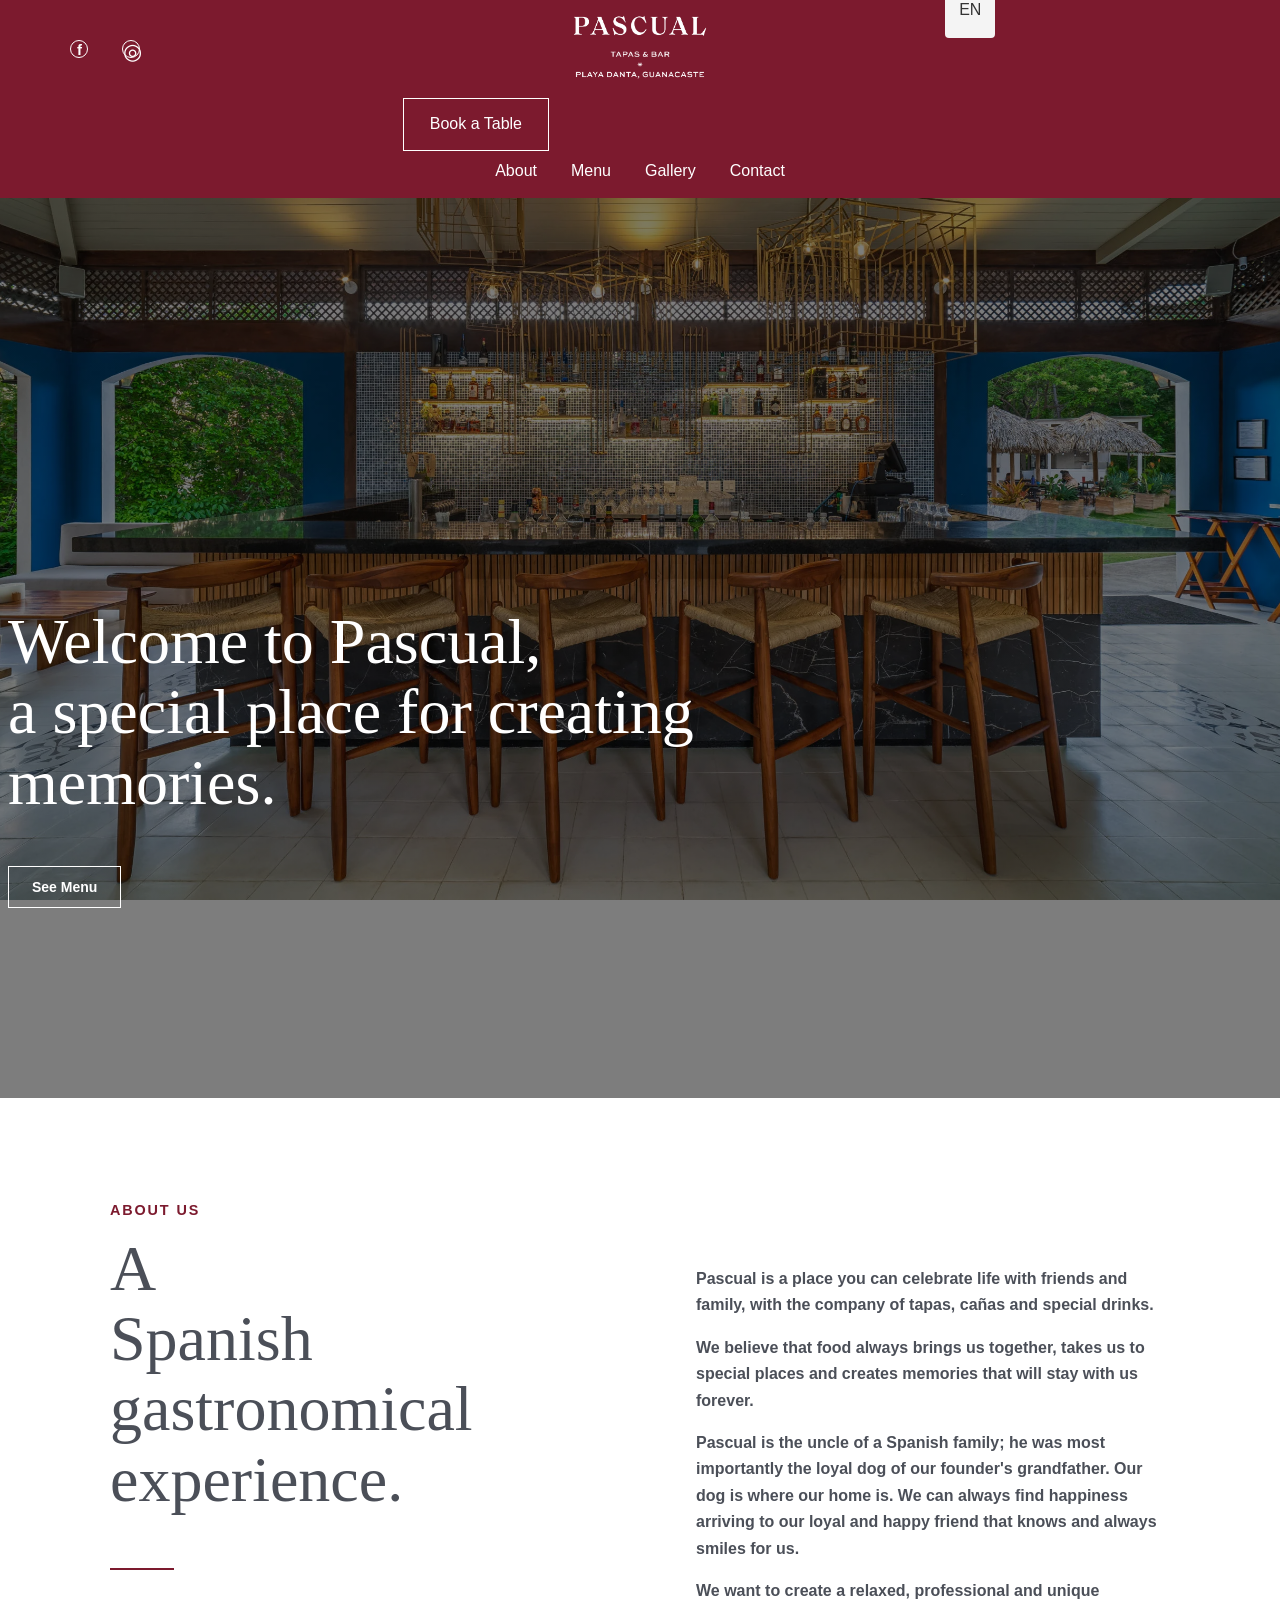
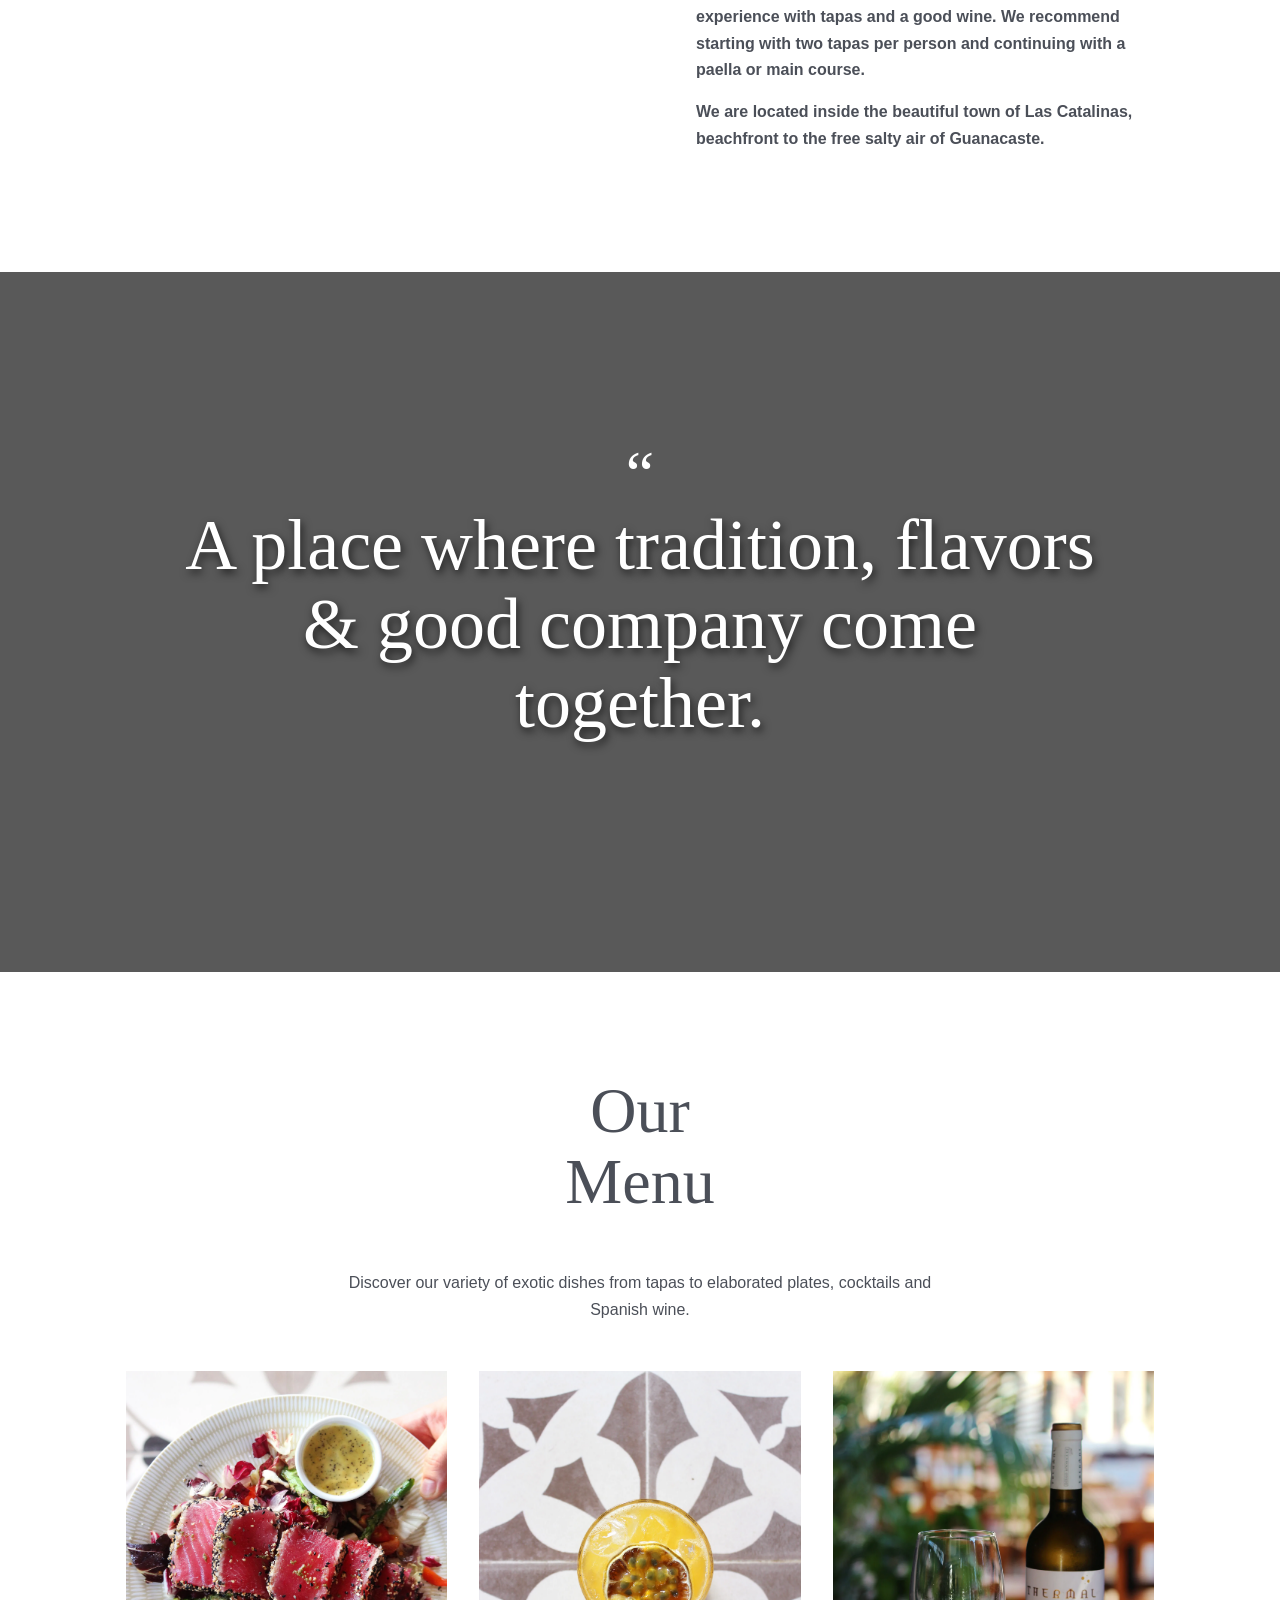
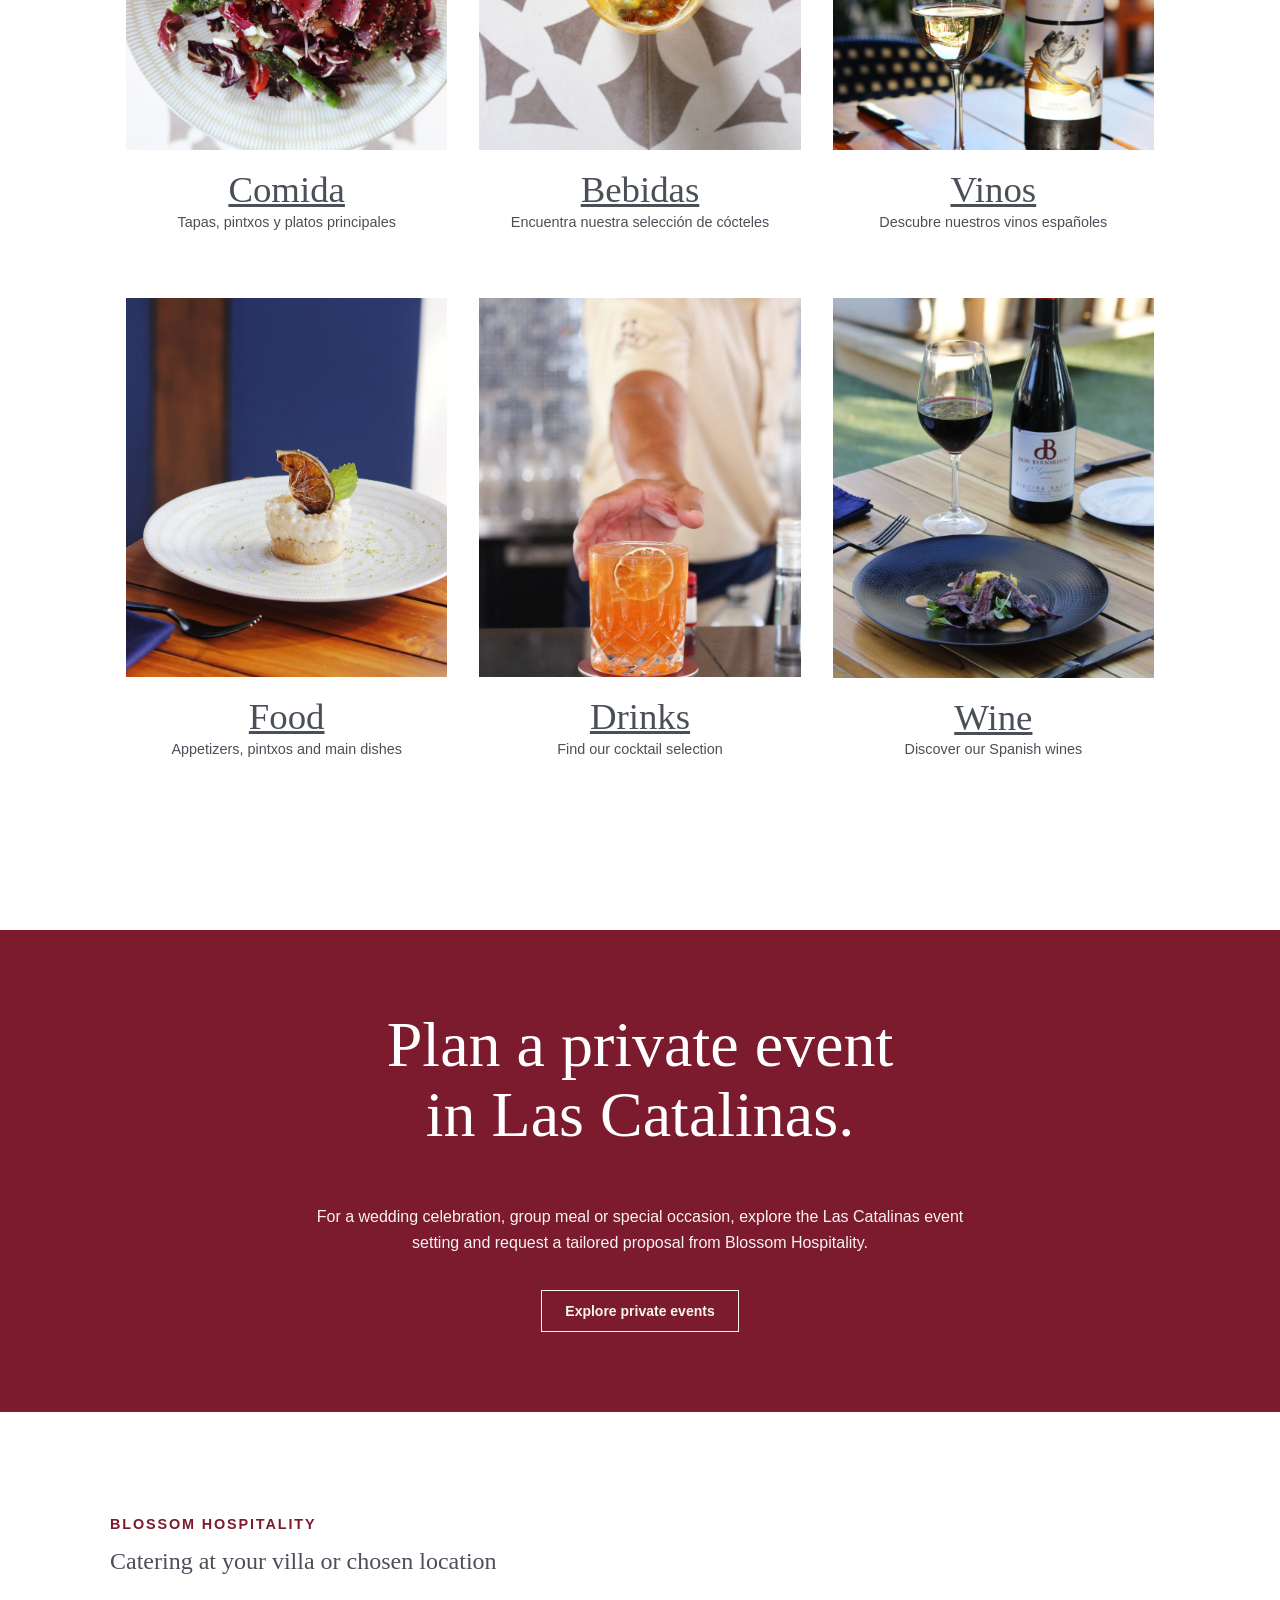
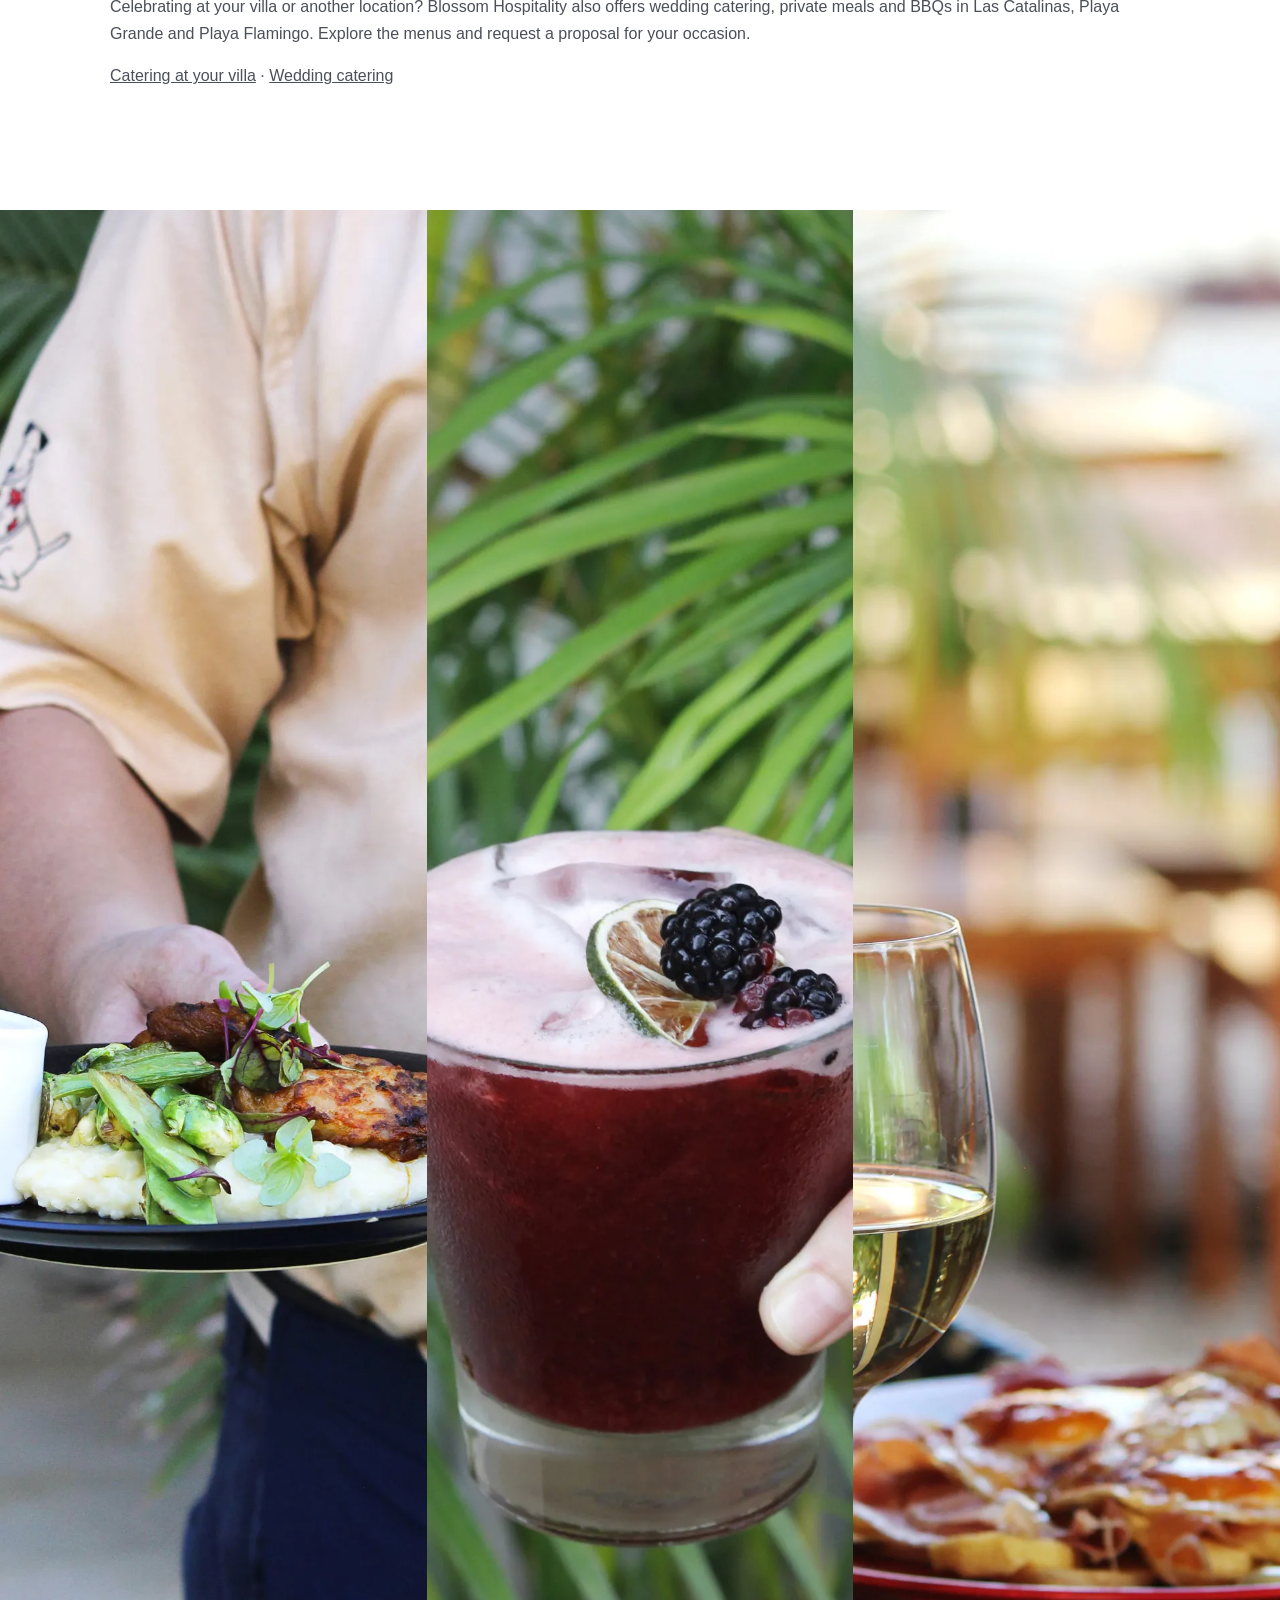
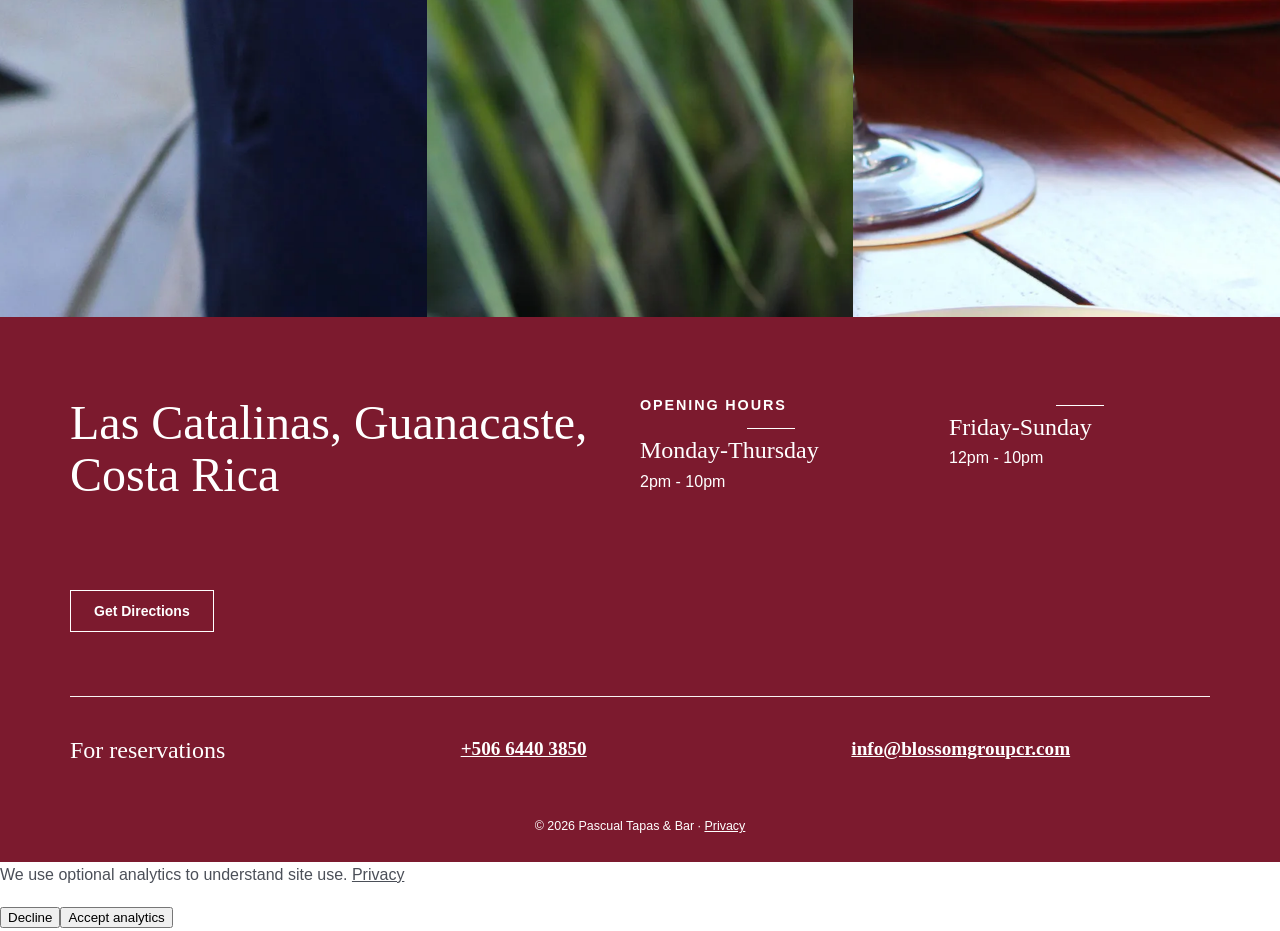
==== commit 99efe800: "Add Blossom villa and wedding catering referrals" ====
--- a/index.html
+++ b/index.html
@@ -37,6 +37,7 @@
       <section class="quote"><div><span aria-hidden="true">“</span><h2>A place where tradition, flavors &amp; good company come together.</h2></div></section>
       <section class="menus wrap" id="menu" aria-labelledby="menu-title"><h2 id="menu-title">Our Menu</h2><p>Discover our variety of exotic dishes from tapas to elaborated plates, cocktails and Spanish wine.</p><div class="menu-grid"><a href="/menu-espanol-comida/"><img src="/assets/images/menu-card-food-es.webp" alt="Food at Pascual" loading="lazy" /><h3>Comida</h3><p>Tapas, pintxos y platos principales</p></a><a href="/menu-espanol-cocteles/"><img src="/assets/images/menu-card-drinks-es.webp" alt="Cocktail at Pascual" loading="lazy" /><h3>Bebidas</h3><p>Encuentra nuestra selección de cócteles</p></a><a href="/menu-espanol-vinos/"><img src="/assets/images/menu-card-wine-es.webp" alt="Wine at Pascual" loading="lazy" /><h3>Vinos</h3><p>Descubre nuestros vinos españoles</p></a><a href="/menu-english-food/"><img src="/assets/images/menu-card-food-en.webp" alt="Food at Pascual" loading="lazy" /><h3>Food</h3><p>Appetizers, pintxos and main dishes</p></a><a href="/menu-espanol-cocteles/"><img src="/assets/images/menu-card-drinks-en.webp" alt="Drinks at Pascual" loading="lazy" /><h3>Drinks</h3><p>Find our cocktail selection</p></a><a href="/menu-espanol-vinos/"><img src="/assets/images/menu-card-wine-en.webp" alt="Wine at Pascual" loading="lazy" /><h3>Wine</h3><p>Discover our Spanish wines</p></a></div></section>
       <section class="events"><h2>Plan a private event<br />in Las Catalinas.</h2><p>For a wedding celebration, group meal or special occasion, explore the Las Catalinas event setting and request a tailored proposal from Blossom Hospitality.</p><a class="button" href="https://blossomgroupcr.com/venues/las-catalinas/">Explore private events</a></section>
+      <section class="wrap" aria-labelledby="catering-title"><p class="eyebrow">Blossom Hospitality</p><h2 id="catering-title">Catering at your villa or chosen location</h2><p>Celebrating at your villa or another location? Blossom Hospitality also offers wedding catering, private meals and BBQs in Las Catalinas, Playa Grande and Playa Flamingo. Explore the menus and request a proposal for your occasion.</p><p><a href="https://blossomgroupcr.com/villa-catering/">Catering at your villa</a> · <a href="https://blossomgroupcr.com/wedding-catering/">Wedding catering</a></p></section>
       <section class="gallery" id="gallery" aria-label="Pascual gallery"><img src="/assets/images/gallery-1.webp" width="2560" height="1707" alt="Pascual dining" loading="lazy" /><img src="/assets/images/gallery-2.webp" width="2560" height="1707" alt="Pascual food" loading="lazy" /><img src="/assets/images/gallery-3.webp" width="2560" height="1707" alt="Pascual atmosphere" loading="lazy" /></section>
     </main>
     <footer id="contact" class="site-footer"><div class="footer-top"><section><h2>Las Catalinas, Guanacaste, Costa Rica</h2><a class="button" href="https://www.google.com/maps/search/?api=1&amp;query=Pascual%2C+Las+Catalinas%2C+Guanacaste" rel="noopener">Get Directions</a></section><section><p class="eyebrow">Opening Hours</p><hr /><h3>Monday-Thursday</h3><p>2pm - 10pm</p></section><section><hr /><h3>Friday-Sunday</h3><p>12pm - 10pm</p></section></div><div class="footer-bottom"><h3>For reservations</h3><a href="tel:+50664403850">+506 6440 3850</a><a href="mailto:info@blossomgroupcr.com">info@blossomgroupcr.com</a></div><p class="fine-print">© <span data-current-year></span> Pascual Tapas &amp; Bar · <a href="/privacy/">Privacy</a></p></footer>
